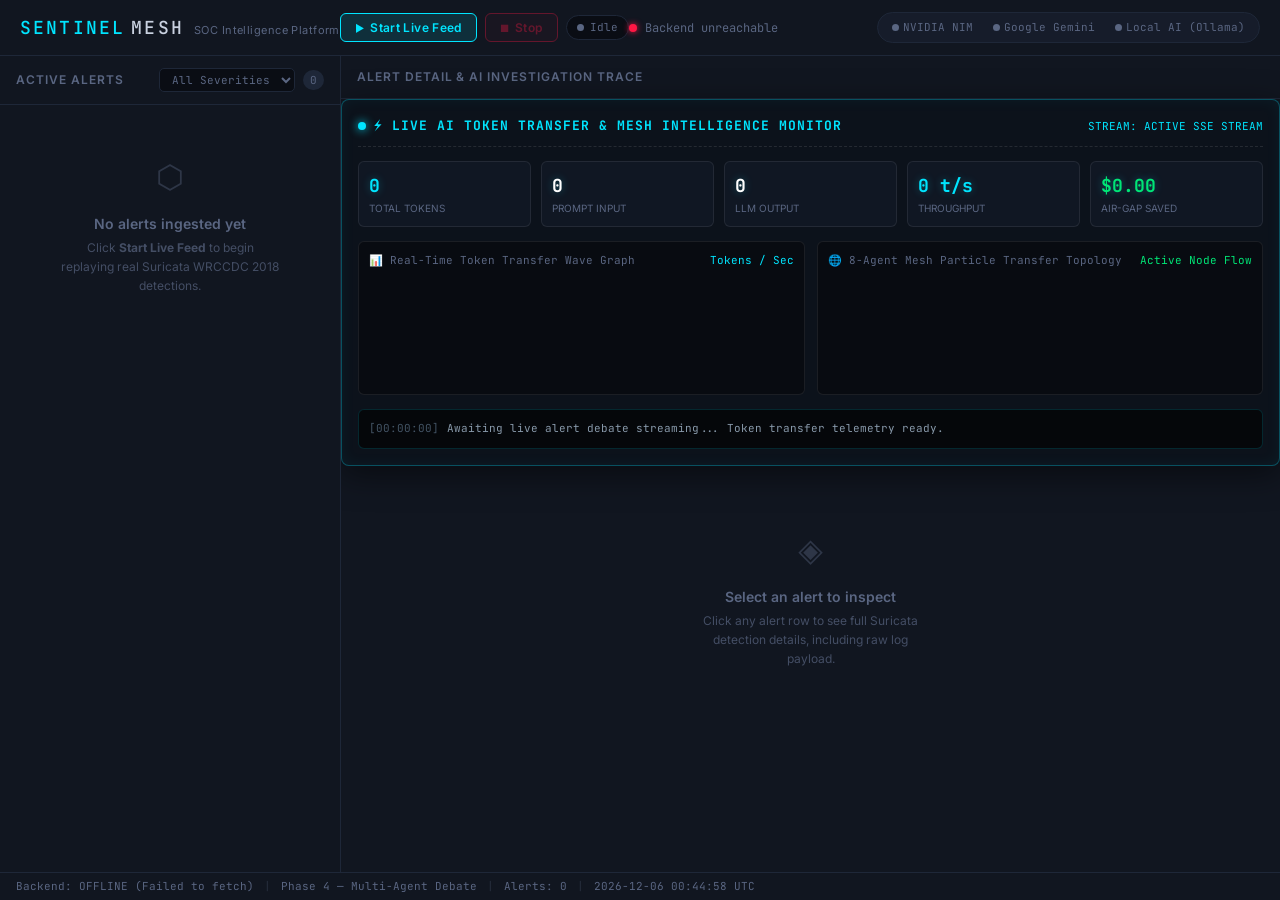
==== sentinel_mesh/frontend/index.html @ 2c4cf891 "feat: Live AI Token Transfer & Mesh Intelligence Monitor with real-time wave chart and 8-agent parti" ====
<!DOCTYPE html>
<html lang="en">
<head>
  <meta charset="UTF-8" />
  <meta name="viewport" content="width=device-width, initial-scale=1.0" />

  <!-- SEO -->
  <title>Sentinel Mesh — SOC Intelligence Platform</title>
  <meta
    name="description"
    content="Autonomous Multi-Agent Security Operations Centre platform. Real-time alert triage powered by multi-LLM debate architecture."
  />

  <!-- Google Font: JetBrains Mono for terminal/log content; Inter for UI -->
  <link
    href="https://fonts.googleapis.com/css2?family=Inter:wght@400;500;600;700&family=JetBrains+Mono:wght@400;500&display=swap"
    rel="stylesheet"
  />

  <link rel="stylesheet" href="styles.css" />
</head>
<body>

  <!-- ================================================================ -->
  <!-- HEADER                                                            -->
  <!-- ================================================================ -->
  <header class="app-header" role="banner">
    <div class="header-inner">
      <!-- Wordmark -->
      <div class="wordmark">
        <span class="wordmark-sentinel">SENTINEL</span>
        <span class="wordmark-mesh">MESH</span>
        <span class="wordmark-tag">SOC Intelligence Platform</span>
      </div>

      <!-- Live Feed Controls -->
      <div class="feed-controls" role="group" aria-label="Live feed controls">
        <button
          id="btn-start-feed"
          class="btn btn-start"
          title="Start ingesting real Suricata WRCCDC 2018 alerts"
        >
          <span class="btn-icon">▶</span>
          Start Live Feed
        </button>
        <button
          id="btn-stop-feed"
          class="btn btn-stop"
          title="Stop the live alert stream"
          disabled
        >
          <span class="btn-icon">■</span>
          Stop
        </button>
        <!-- Stream indicator pill -->
        <div class="stream-indicator" id="stream-indicator" aria-live="polite">
          <span class="stream-dot" id="stream-dot"></span>
          <span class="stream-label" id="stream-label">Idle</span>
        </div>
      </div>

      <!-- Connection status indicator — updated by app.js on load -->
      <div class="conn-status" id="conn-status" aria-live="polite">
        <span class="conn-dot" id="conn-dot"></span>
        <span class="conn-label" id="conn-label">Connecting…</span>
      </div>

      <!-- Provider Status Indicators (NVIDIA NIM, Google Gemini, Local AI) -->
      <div class="provider-status-container" id="provider-status" title="LLM Provider Failover Matrix">
        <span class="provider-pill" id="prov-nim"><span class="prov-dot" id="dot-nim"></span>NVIDIA NIM</span>
        <span class="provider-pill" id="prov-gemini"><span class="prov-dot" id="dot-gemini"></span>Google Gemini</span>
        <span class="provider-pill" id="prov-local"><span class="prov-dot" id="dot-local"></span>Local AI (Ollama)</span>
      </div>
    </div>
  </header>

  <!-- ================================================================ -->
  <!-- MAIN LAYOUT (two-panel)                                          -->
  <!-- ================================================================ -->
  <main class="app-layout" role="main">

    <!-- LEFT PANEL — Alert list -->
    <section class="panel panel-left" aria-label="Alert list">
      <div class="panel-header">
        <h1 class="panel-title">Active Alerts</h1>
        <div class="panel-header-controls">
          <!-- Severity filter -->
          <select id="severity-filter" class="severity-select" aria-label="Filter by severity">
            <option value="">All Severities</option>
            <option value="5">Critical (5)</option>
            <option value="4">High (4)</option>
            <option value="3">Medium (3)</option>
            <option value="2">Low-Med (2)</option>
            <option value="1">Low (1)</option>
          </select>
          <span class="panel-badge" id="alert-count">0</span>
        </div>
      </div>

      <!-- #alert-list — populated by alert ingestion -->
      <div class="alert-list" id="alert-list" role="list">
        <div class="empty-state" id="alert-empty-state">
          <div class="empty-icon">⬡</div>
          <p class="empty-title">No alerts ingested yet</p>
          <p class="empty-sub">Click <strong>Start Live Feed</strong> to begin replaying real Suricata WRCCDC 2018 detections.</p>
        </div>
      </div>
    </section>

    <!-- RIGHT PANEL — Alert detail & Live Token Monitor -->
    <section class="panel panel-right" aria-label="Alert detail">
      <div class="panel-header">
        <h2 class="panel-title">Alert Detail & AI Investigation Trace</h2>
        <span class="panel-badge panel-badge-detail" id="detail-severity-badge" style="display:none;"></span>
      </div>

      <!-- LIVE AI TOKEN TRANSFER & MESH INTELLIGENCE MONITOR WIDGET -->
      <div class="token-monitor-panel" id="token-monitor-panel">
        <div class="token-monitor-header">
          <div class="token-monitor-title">
            <span class="token-pulse-dot"></span>
            ⚡ LIVE AI TOKEN TRANSFER & MESH INTELLIGENCE MONITOR
          </div>
          <div style="font-family: var(--font-mono); font-size: 11px; color: var(--colour-accent);">
            STREAM: <span id="token-stream-status">ACTIVE SSE STREAM</span>
          </div>
        </div>

        <div class="token-kpi-grid">
          <div class="token-kpi-box">
            <span class="token-kpi-val highlight" id="token-kpi-total">0</span>
            <span class="token-kpi-lbl">Total Tokens</span>
          </div>
          <div class="token-kpi-box">
            <span class="token-kpi-val" id="token-kpi-prompt">0</span>
            <span class="token-kpi-lbl">Prompt Input</span>
          </div>
          <div class="token-kpi-box">
            <span class="token-kpi-val" id="token-kpi-completion">0</span>
            <span class="token-kpi-lbl">LLM Output</span>
          </div>
          <div class="token-kpi-box">
            <span class="token-kpi-val highlight" id="token-kpi-rate">0 t/s</span>
            <span class="token-kpi-lbl">Throughput</span>
          </div>
          <div class="token-kpi-box">
            <span class="token-kpi-val success" id="token-kpi-saved">$0.00</span>
            <span class="token-kpi-lbl">Air-Gap Saved</span>
          </div>
        </div>

        <div class="token-canvas-wrapper">
          <div class="token-canvas-box">
            <div class="token-canvas-title">
              <span>📊 Real-Time Token Transfer Wave Graph</span>
              <span style="color: var(--colour-accent);">Tokens / Sec</span>
            </div>
            <canvas id="token-wave-canvas" class="token-chart-canvas" width="360" height="110"></canvas>
          </div>

          <div class="token-canvas-box">
            <div class="token-canvas-title">
              <span>🌐 8-Agent Mesh Particle Transfer Topology</span>
              <span style="color: #00e676;">Active Node Flow</span>
            </div>
            <canvas id="token-mesh-canvas" class="token-chart-canvas" width="360" height="110"></canvas>
          </div>
        </div>

        <div class="token-stream-console" id="token-stream-console">
          <div class="token-log-entry">
            <span class="token-log-time">[00:00:00]</span>
            <span>Awaiting live alert debate streaming... Token transfer telemetry ready.</span>
          </div>
        </div>
      </div>

      <!-- #alert-detail — populated when an alert is selected -->
      <div class="alert-detail" id="alert-detail">
        <div class="empty-state" id="detail-empty-state">
          <div class="empty-icon">◈</div>
          <p class="empty-title">Select an alert to inspect</p>
          <p class="empty-sub">Click any alert row to see full Suricata detection details, including raw log payload.</p>
        </div>
      </div>
    </section>

  </main>

  <!-- ================================================================ -->
  <!-- STATUS BAR                                                        -->
  <!-- ================================================================ -->
  <footer class="status-bar" role="contentinfo">
    <span id="status-backend">Backend: —</span>
    <span class="status-sep">|</span>
    <span id="status-phase">Phase 4 — Multi-Agent Debate</span>
    <span class="status-sep">|</span>
    <span id="status-alerts">Alerts: 0</span>
    <span class="status-sep">|</span>
    <span id="status-time"></span>
  </footer>

  <script src="app.js"></script>
</body>
</html>
---- sentinel_mesh/frontend/styles.css ----
/*
 * styles.css — Sentinel Mesh frontend base theme
 *
 * Design language: dark SOC-dashboard.
 * - Background:   near-black with slight blue cast
 * - Accent:       electric cyan (#00e5ff) — high contrast, alert-safe
 * - Monospace:    JetBrains Mono for all log/code content
 * - UI text:      Inter
 *
 * Phase 1: base theme and layout only.
 * Phase 4+ will add alert card components, severity colour tokens, etc.
 */

/* ═══════════════════════════════════════════════════════════════════════════ */
/* 1. DESIGN TOKENS (CSS custom properties)                                    */
/* ═══════════════════════════════════════════════════════════════════════════ */

:root {
  /* Colour palette */
  --colour-bg:          #0a0d14;     /* page background */
  --colour-surface:     #111620;     /* card / panel surface */
  --colour-surface-alt: #161c2a;     /* slightly lighter surface for hover */
  --colour-border:      #1e2738;     /* subtle panel borders */
  --colour-accent:      #00e5ff;     /* electric cyan — primary accent */
  --colour-accent-dim:  #00b8cc;     /* dimmed accent for hover states */
  --colour-text:        #c9d1e0;     /* primary text */
  --colour-text-muted:  #5a6682;     /* secondary / placeholder text */
  --colour-success:     #00e676;     /* connection OK */
  --colour-error:       #ff1744;     /* connection failed / critical alert */
  --colour-warning:     #ffab00;     /* warning / medium alert */

  /* Typography */
  --font-ui:    'Inter', system-ui, sans-serif;
  --font-mono:  'JetBrains Mono', 'Cascadia Code', 'Consolas', monospace;

  /* Sizing */
  --header-height:     56px;
  --status-bar-height: 28px;
  --panel-gap:         1px;          /* gap between left and right panels */

  /* Transitions */
  --transition-fast:   120ms ease;
  --transition-mid:    240ms ease;
}

/* ═══════════════════════════════════════════════════════════════════════════ */
/* 2. RESET & BASE                                                             */
/* ═══════════════════════════════════════════════════════════════════════════ */

*, *::before, *::after {
  box-sizing: border-box;
  margin: 0;
  padding: 0;
}

html, body {
  height: 100%;
  overflow: hidden;          /* full-screen dashboard — no page scroll */
}

body {
  display: flex;
  flex-direction: column;
  background-color: var(--colour-bg);
  color: var(--colour-text);
  font-family: var(--font-ui);
  font-size: 14px;
  line-height: 1.5;
  -webkit-font-smoothing: antialiased;
}

/* ═══════════════════════════════════════════════════════════════════════════ */
/* 3. HEADER                                                                   */
/* ═══════════════════════════════════════════════════════════════════════════ */

.app-header {
  flex-shrink: 0;
  height: var(--header-height);
  background: var(--colour-surface);
  border-bottom: 1px solid var(--colour-border);
  display: flex;
  align-items: center;
  padding: 0 20px;
}

.header-inner {
  display: flex;
  align-items: center;
  justify-content: space-between;
  width: 100%;
}

/* Wordmark */
.wordmark {
  display: flex;
  align-items: baseline;
  gap: 6px;
}

.wordmark-sentinel {
  font-family: var(--font-mono);
  font-size: 18px;
  font-weight: 500;
  letter-spacing: 0.12em;
  color: var(--colour-accent);
}

.wordmark-mesh {
  font-family: var(--font-mono);
  font-size: 18px;
  font-weight: 500;
  letter-spacing: 0.12em;
  color: var(--colour-text);
}

.wordmark-tag {
  font-size: 11px;
  color: var(--colour-text-muted);
  letter-spacing: 0.04em;
  margin-left: 4px;
}

/* Connection status */
.conn-status {
  display: flex;
  align-items: center;
  gap: 8px;
  font-size: 12px;
  font-family: var(--font-mono);
  color: var(--colour-text-muted);
}

.conn-dot {
  width: 8px;
  height: 8px;
  border-radius: 50%;
  background: var(--colour-text-muted);
  transition: background var(--transition-fast);
}

/* State classes applied by app.js */
.conn-dot.connected    { background: var(--colour-success); box-shadow: 0 0 6px var(--colour-success); }
.conn-dot.disconnected { background: var(--colour-error);   box-shadow: 0 0 6px var(--colour-error); }
.conn-dot.connecting   { background: var(--colour-warning); animation: pulse 1.2s infinite; }

@keyframes pulse {
  0%, 100% { opacity: 1; }
  50%       { opacity: 0.35; }
}

/* ═══════════════════════════════════════════════════════════════════════════ */
/* 4. MAIN TWO-PANEL LAYOUT                                                   */
/* ═══════════════════════════════════════════════════════════════════════════ */

.app-layout {
  flex: 1;
  display: grid;
  grid-template-columns: 340px 1fr;  /* fixed left panel, flexible right */
  gap: var(--panel-gap);
  overflow: hidden;
  background: var(--colour-border);  /* gap colour = border */
}

/* ═══════════════════════════════════════════════════════════════════════════ */
/* 5. PANELS                                                                   */
/* ═══════════════════════════════════════════════════════════════════════════ */

.panel {
  background: var(--colour-surface);
  display: flex;
  flex-direction: column;
  overflow: hidden;
}

.panel-header {
  flex-shrink: 0;
  display: flex;
  align-items: center;
  justify-content: space-between;
  padding: 12px 16px;
  border-bottom: 1px solid var(--colour-border);
}

.panel-title {
  font-size: 12px;
  font-weight: 600;
  letter-spacing: 0.08em;
  text-transform: uppercase;
  color: var(--colour-text-muted);
}

/* Alert count badge */
.panel-badge {
  font-family: var(--font-mono);
  font-size: 11px;
  background: var(--colour-border);
  color: var(--colour-text-muted);
  padding: 2px 7px;
  border-radius: 10px;
}

/* ═══════════════════════════════════════════════════════════════════════════ */
/* 6. ALERT LIST                                                               */
/* ═══════════════════════════════════════════════════════════════════════════ */

.alert-list {
  flex: 1;
  overflow-y: auto;
  padding: 8px 0;
}

/* Custom scrollbar */
.alert-list::-webkit-scrollbar { width: 4px; }
.alert-list::-webkit-scrollbar-track { background: transparent; }
.alert-list::-webkit-scrollbar-thumb { background: var(--colour-border); border-radius: 2px; }

/* ═══════════════════════════════════════════════════════════════════════════ */
/* 7. ALERT DETAIL                                                             */
/* ═══════════════════════════════════════════════════════════════════════════ */

.alert-detail {
  flex: 1;
  overflow-y: auto;
  padding: 20px;
  font-family: var(--font-mono);
  font-size: 13px;
}

/* ═══════════════════════════════════════════════════════════════════════════ */
/* 8. EMPTY STATE                                                              */
/* ═══════════════════════════════════════════════════════════════════════════ */

.empty-state {
  display: flex;
  flex-direction: column;
  align-items: center;
  justify-content: center;
  padding: 40px 20px;
  text-align: center;
  color: var(--colour-text-muted);
}

.empty-icon {
  font-size: 32px;
  margin-bottom: 12px;
  opacity: 0.4;
}

.empty-title {
  font-size: 14px;
  font-weight: 600;
  margin-bottom: 4px;
  color: var(--colour-text-muted);
}

.empty-sub {
  font-size: 12px;
  opacity: 0.7;
  max-width: 220px;
  line-height: 1.6;
}

/* ═══════════════════════════════════════════════════════════════════════════ */
/* 9. STATUS BAR                                                               */
/* ═══════════════════════════════════════════════════════════════════════════ */

.status-bar {
  flex-shrink: 0;
  height: var(--status-bar-height);
  background: var(--colour-surface);
  border-top: 1px solid var(--colour-border);
  display: flex;
  align-items: center;
  padding: 0 16px;
  gap: 0;
  font-family: var(--font-mono);
  font-size: 11px;
  color: var(--colour-text-muted);
}

.status-sep {
  margin: 0 10px;
  opacity: 0.3;
}

/* ═══════════════════════════════════════════════════════════════════════════ */
/* PHASE 2 — Alert Ingestion & Live Feed                                       */
/* ═══════════════════════════════════════════════════════════════════════════ */

/* ─── Severity colour tokens ──────────────────────────────────────────────── */
:root {
  --sev-critical-bg:   #3d0a0a;
  --sev-critical-text: #ff4444;
  --sev-critical-border:#ff2222;
  --sev-high-bg:       #2e1a00;
  --sev-high-text:     #ff9900;
  --sev-high-border:   #e08800;
  --sev-medium-bg:     #2a2000;
  --sev-medium-text:   #f0cc00;
  --sev-medium-border: #d4b000;
  --sev-medlow-bg:     #0a1e2e;
  --sev-medlow-text:   #40b8f0;
  --sev-medlow-border: #2090d0;
  --sev-low-bg:        #0d1a0d;
  --sev-low-text:      #4ecb6e;
  --sev-low-border:    #38a854;
}

/* ─── Live feed control buttons ──────────────────────────────────────────── */
.feed-controls {
  display: flex;
  align-items: center;
  gap: 8px;
}

.btn {
  display: inline-flex;
  align-items: center;
  gap: 6px;
  padding: 6px 14px;
  border-radius: 6px;
  border: 1px solid transparent;
  font-family: var(--font-ui);
  font-size: 12px;
  font-weight: 600;
  cursor: pointer;
  transition: background var(--transition-fast), opacity var(--transition-fast),
              box-shadow var(--transition-fast);
  letter-spacing: 0.03em;
}

.btn:disabled {
  opacity: 0.35;
  cursor: not-allowed;
}

.btn-icon {
  font-size: 10px;
  line-height: 1;
}

.btn-start {
  background: rgba(0, 229, 255, 0.12);
  border-color: var(--colour-accent);
  color: var(--colour-accent);
}
.btn-start:not(:disabled):hover {
  background: rgba(0, 229, 255, 0.22);
  box-shadow: 0 0 12px rgba(0, 229, 255, 0.25);
}
.btn-start:not(:disabled):active {
  background: rgba(0, 229, 255, 0.35);
}

.btn-stop {
  background: rgba(255, 23, 68, 0.10);
  border-color: var(--colour-error);
  color: var(--colour-error);
}
.btn-stop:not(:disabled):hover {
  background: rgba(255, 23, 68, 0.20);
  box-shadow: 0 0 12px rgba(255, 23, 68, 0.20);
}
.btn-stop:not(:disabled):active {
  background: rgba(255, 23, 68, 0.35);
}

/* ─── Stream indicator pill ──────────────────────────────────────────────── */
.stream-indicator {
  display: flex;
  align-items: center;
  gap: 6px;
  font-family: var(--font-mono);
  font-size: 11px;
  color: var(--colour-text-muted);
  padding: 3px 10px;
  border-radius: 20px;
  border: 1px solid var(--colour-border);
  background: var(--colour-bg);
}

.stream-dot {
  width: 7px;
  height: 7px;
  border-radius: 50%;
  background: var(--colour-text-muted);
  transition: background var(--transition-fast);
}

.stream-dot.streaming {
  background: var(--colour-success);
  box-shadow: 0 0 8px var(--colour-success);
  animation: pulse 1.2s infinite;
}

.stream-dot.connecting {
  background: var(--colour-warning);
  animation: pulse 1.2s infinite;
}

/* ─── Severity filter select ────────────────────────────────────────────── */
.panel-header-controls {
  display: flex;
  align-items: center;
  gap: 8px;
}

.severity-select {
  background: var(--colour-bg);
  border: 1px solid var(--colour-border);
  color: var(--colour-text-muted);
  font-family: var(--font-mono);
  font-size: 11px;
  padding: 3px 8px;
  border-radius: 5px;
  cursor: pointer;
  outline: none;
  transition: border-color var(--transition-fast);
}
.severity-select:hover,
.severity-select:focus {
  border-color: var(--colour-accent);
  color: var(--colour-text);
}
.severity-select option {
  background: var(--colour-surface);
  color: var(--colour-text);
}

/* ─── Alert card ─────────────────────────────────────────────────────────── */
.alert-card {
  padding: 10px 14px;
  margin: 0 8px 4px;
  border-radius: 6px;
  border-left: 3px solid transparent;
  background: var(--colour-surface-alt);
  cursor: pointer;
  transition: background var(--transition-fast), box-shadow var(--transition-fast);
  position: relative;
  outline: none;
}

.alert-card:hover,
.alert-card:focus {
  background: #1a2235;
  box-shadow: 0 2px 12px rgba(0, 0, 0, 0.4);
}

.alert-card.selected {
  box-shadow: 0 0 0 1px var(--colour-accent), 0 2px 16px rgba(0, 229, 255, 0.12);
  background: #192030;
}

/* Severity accent on left border */
.alert-card.sev-critical { border-left-color: var(--sev-critical-border); }
.alert-card.sev-high     { border-left-color: var(--sev-high-border); }
.alert-card.sev-medium   { border-left-color: var(--sev-medium-border); }
.alert-card.sev-medlow   { border-left-color: var(--sev-medlow-border); }
.alert-card.sev-low      { border-left-color: var(--sev-low-border); }

/* Flash-in animation for newly arrived alerts */
@keyframes alertFlashIn {
  0%   { opacity: 0; transform: translateY(-6px); background: rgba(0, 229, 255, 0.18); }
  30%  { background: rgba(0, 229, 255, 0.12); }
  100% { opacity: 1; transform: translateY(0);    background: var(--colour-surface-alt); }
}

.alert-card.alert-new {
  animation: alertFlashIn 0.7s cubic-bezier(0.23, 1, 0.32, 1) forwards;
}

/* ─── Alert card internal layout ────────────────────────────────────────── */
.alert-card-header {
  display: flex;
  align-items: center;
  gap: 8px;
  margin-bottom: 6px;
}

.alert-sig {
  font-family: var(--font-mono);
  font-size: 12px;
  color: var(--colour-text);
  flex: 1;
  white-space: nowrap;
  overflow: hidden;
  text-overflow: ellipsis;
}

.new-badge {
  font-family: var(--font-mono);
  font-size: 9px;
  font-weight: 700;
  background: rgba(0, 229, 255, 0.20);
  color: var(--colour-accent);
  padding: 1px 5px;
  border-radius: 3px;
  letter-spacing: 0.06em;
  flex-shrink: 0;
}

.alert-card-meta {
  display: flex;
  align-items: center;
  gap: 6px;
  flex-wrap: wrap;
  font-family: var(--font-mono);
  font-size: 10px;
  color: var(--colour-text-muted);
}

.alert-meta-item {
  display: flex;
  align-items: center;
  gap: 3px;
}

.alert-meta-sep {
  color: var(--colour-border);
  font-size: 10px;
}

.meta-label {
  font-size: 9px;
  font-weight: 600;
  letter-spacing: 0.06em;
  opacity: 0.6;
  text-transform: uppercase;
}

.meta-value {
  font-size: 11px;
  color: var(--colour-text);
}

.meta-value.mono {
  font-family: var(--font-mono);
}

.alert-cat {
  flex: 1;
  min-width: 0;
  overflow: hidden;
  white-space: nowrap;
  text-overflow: ellipsis;
}

.alert-ts {
  margin-left: auto;
  font-size: 9px;
  opacity: 0.5;
  white-space: nowrap;
  flex-shrink: 0;
}

/* ─── Severity badges ────────────────────────────────────────────────────── */
.sev-badge {
  font-family: var(--font-mono);
  font-size: 9px;
  font-weight: 700;
  letter-spacing: 0.06em;
  padding: 2px 6px;
  border-radius: 3px;
  text-transform: uppercase;
  flex-shrink: 0;
  white-space: nowrap;
}

.sev-badge.sev-critical { background: var(--sev-critical-bg); color: var(--sev-critical-text); border: 1px solid rgba(255,34,34,0.3); }
.sev-badge.sev-high     { background: var(--sev-high-bg);     color: var(--sev-high-text);     border: 1px solid rgba(224,136,0,0.3); }
.sev-badge.sev-medium   { background: var(--sev-medium-bg);   color: var(--sev-medium-text);   border: 1px solid rgba(212,176,0,0.3); }
.sev-badge.sev-medlow   { background: var(--sev-medlow-bg);   color: var(--sev-medlow-text);   border: 1px solid rgba(32,144,208,0.3); }
.sev-badge.sev-low      { background: var(--sev-low-bg);      color: var(--sev-low-text);      border: 1px solid rgba(56,168,84,0.3); }

/* Detail panel badge (larger) */
.panel-badge-detail {
  font-size: 11px;
  padding: 3px 10px;
  border-radius: 5px;
}

/* ─── Alert detail panel ─────────────────────────────────────────────────── */
.alert-detail {
  flex: 1;
  overflow-y: auto;
  padding: 0;
  font-family: var(--font-ui);
  font-size: 13px;
}

.alert-detail::-webkit-scrollbar { width: 4px; }
.alert-detail::-webkit-scrollbar-track { background: transparent; }
.alert-detail::-webkit-scrollbar-thumb { background: var(--colour-border); border-radius: 2px; }

.detail-card {
  padding: 20px;
}

.detail-sig {
  display: flex;
  align-items: center;
  gap: 10px;
  margin-bottom: 18px;
  padding-bottom: 14px;
  border-bottom: 1px solid var(--colour-border);
}

.detail-sig-text {
  font-family: var(--font-mono);
  font-size: 13px;
  color: var(--colour-text);
  font-weight: 500;
  flex: 1;
  word-break: break-word;
}

.detail-table {
  width: 100%;
  border-collapse: collapse;
  margin-bottom: 20px;
  font-size: 12px;
}

.detail-table tr {
  border-bottom: 1px solid rgba(30, 39, 56, 0.6);
}

.detail-table tr:last-child {
  border-bottom: none;
}

.detail-key {
  width: 130px;
  padding: 7px 10px 7px 0;
  color: var(--colour-text-muted);
  font-size: 11px;
  text-transform: uppercase;
  letter-spacing: 0.06em;
  vertical-align: top;
  font-weight: 500;
  white-space: nowrap;
}

.detail-val {
  padding: 7px 0;
  color: var(--colour-text);
  word-break: break-all;
}

.detail-val.mono {
  font-family: var(--font-mono);
  font-size: 12px;
}

.detail-raw-label {
  font-size: 10px;
  font-weight: 600;
  text-transform: uppercase;
  letter-spacing: 0.08em;
  color: var(--colour-text-muted);
  margin-bottom: 8px;
}

.detail-raw {
  background: var(--colour-bg);
  border: 1px solid var(--colour-border);
  border-radius: 6px;
  padding: 12px 14px;
  overflow-x: auto;
  font-family: var(--font-mono);
  font-size: 11px;
  line-height: 1.6;
  color: #8bbeda;
  max-height: 280px;
  overflow-y: auto;
  margin-bottom: 14px;
  white-space: pre;
}

.detail-raw::-webkit-scrollbar { width: 3px; height: 3px; }
.detail-raw::-webkit-scrollbar-thumb { background: var(--colour-border); border-radius: 2px; }

.detail-source-note {
  font-size: 10px;
  color: var(--colour-text-muted);
  opacity: 0.6;
}

.detail-source-note a {
  color: var(--colour-accent-dim);
  text-decoration: none;
}
.detail-source-note a:hover {
  text-decoration: underline;
}

.detail-loading {
  padding: 40px;
  text-align: center;
  color: var(--colour-text-muted);
  font-family: var(--font-mono);
  font-size: 12px;
  animation: pulse 1.2s infinite;
}

.detail-error {
  padding: 20px;
  color: var(--colour-error);
  font-family: var(--font-mono);
  font-size: 12px;
}

/* ═══════════════════════════════════════════════════════════════════════════ */
/* PHASE 3 — ENRICHMENT PANEL                                                  */
/* ═══════════════════════════════════════════════════════════════════════════ */

.enrichment-section {
  margin-top: 4px;
}

.enrichment-loading,
.enrichment-none,
.enrichment-error {
  padding: 8px 16px;
  font-size: 12px;
  font-family: var(--font-mono);
  color: var(--colour-text-muted);
}

.enrichment-error {
  color: var(--colour-error);
}

/* Individual enrichment source card */
.enrich-card {
  background: var(--colour-surface-alt);
  border: 1px solid var(--colour-border);
  border-radius: 6px;
  margin: 8px 12px;
  padding: 10px 14px;
}

.enrich-header {
  display: flex;
  justify-content: space-between;
  align-items: center;
  margin-bottom: 8px;
}

.enrich-source {
  font-family: var(--font-mono);
  font-size: 11px;
  font-weight: 600;
  color: var(--colour-accent);
  letter-spacing: 0.05em;
  text-transform: uppercase;
}

/* Score badge — colour-coded by threat level */
.enrich-score {
  font-family: var(--font-mono);
  font-size: 12px;
  font-weight: 600;
  padding: 2px 8px;
  border-radius: 4px;
}

.enrich-score-high {
  background: rgba(255, 23, 68, 0.15);
  color: var(--colour-error);
  border: 1px solid rgba(255, 23, 68, 0.3);
}

.enrich-score-med {
  background: rgba(255, 171, 0, 0.15);
  color: var(--colour-warning);
  border: 1px solid rgba(255, 171, 0, 0.3);
}

.enrich-score-low {
  background: rgba(0, 230, 118, 0.10);
  color: var(--colour-success);
  border: 1px solid rgba(0, 230, 118, 0.25);
}

/* Key-value list inside enrichment card */
.enrich-list {
  list-style: none;
  padding: 0;
  margin: 0;
  display: flex;
  flex-wrap: wrap;
  gap: 6px 20px;
}

.enrich-list li {
  font-size: 12px;
  display: flex;
  gap: 6px;
  align-items: baseline;
}

/* Limitations / API-note line */
.enrich-limit {
  margin-top: 8px;
  font-size: 11px;
  font-family: var(--font-mono);
  color: var(--colour-text-muted);
  font-style: italic;
  border-top: 1px solid var(--colour-border);
  padding-top: 6px;
}

/* ═══════════════════════════════════════════════════════════════════════════ */
/* PHASE 4 — MULTI-AGENT DEBATE & PROVIDER HEALTH                               */
/* ═══════════════════════════════════════════════════════════════════════════ */

/* Header Provider Health Indicator Pills */
.provider-status-container {
  display: flex;
  align-items: center;
  gap: 8px;
  margin-left: auto;
  padding: 4px 8px;
  background: var(--colour-surface-alt);
  border: 1px solid var(--colour-border);
  border-radius: 20px;
}

.provider-pill {
  display: inline-flex;
  align-items: center;
  gap: 4px;
  font-family: var(--font-mono);
  font-size: 11px;
  color: var(--colour-text-muted);
  padding: 2px 6px;
  border-radius: 12px;
}

.provider-pill.up {
  color: var(--colour-text);
}

.prov-dot {
  width: 7px;
  height: 7px;
  border-radius: 50%;
  background: var(--colour-text-muted);
}

.prov-dot.up {
  background: var(--colour-success);
  box-shadow: 0 0 6px rgba(0, 230, 118, 0.6);
}

.prov-dot.down {
  background: var(--colour-error);
}

/* Local Air-Gap Standby (Cloud Online) */
.prov-dot.standby {
  background: var(--colour-warning);
  box-shadow: 0 0 4px rgba(255, 171, 0, 0.4);
}

.provider-pill.standby {
  color: var(--colour-warning);
  border: 1px solid rgba(255, 171, 0, 0.25);
}

/* Local Air-Gap Active (Cloud Offline) */
.prov-dot.active {
  background: var(--colour-success);
  box-shadow: 0 0 8px rgba(0, 230, 118, 0.8);
}

.provider-pill.active {
  color: var(--colour-success);
  border: 1px solid rgba(0, 230, 118, 0.4);
  background: rgba(0, 230, 118, 0.08);
}

/* Investigation Button */
.investigation-section {
  margin-top: 16px;
}

.btn-investigate {
  width: 100%;
  background: linear-gradient(135deg, #00e5ff 0%, #0088ff 100%);
  color: #000;
  font-weight: 600;
  font-family: var(--font-ui);
  padding: 10px 16px;
  border-radius: 6px;
  border: none;
  cursor: pointer;
  display: flex;
  align-items: center;
  justify-content: center;
  gap: 8px;
  transition: opacity var(--transition-fast);
  margin-top: 8px;
}

.btn-investigate:hover {
  opacity: 0.9;
}

.btn-investigate:disabled {
  opacity: 0.6;
  cursor: not-allowed;
}

/* Debate Container */
.debate-container {
  margin-top: 12px;
  display: flex;
  flex-direction: column;
  gap: 12px;
}

.debate-loading {
  padding: 12px;
  font-family: var(--font-mono);
  font-size: 12px;
  color: var(--colour-accent);
  background: rgba(0, 229, 255, 0.05);
  border: 1px dashed var(--colour-accent-dim);
  border-radius: 6px;
  text-align: center;
}

.debate-error {
  padding: 12px;
  font-family: var(--font-mono);
  font-size: 12px;
  color: var(--colour-error);
  background: rgba(255, 23, 68, 0.1);
  border: 1px solid var(--colour-error);
  border-radius: 6px;
}

/* Agent Bubbles */
.agent-bubble {
  background: var(--colour-surface-alt);
  border: 1px solid var(--colour-border);
  border-radius: 6px;
  padding: 12px 14px;
}

.bubble-threat {
  border-left: 3px solid var(--colour-error);
}

.bubble-benign {
  border-left: 3px solid var(--colour-success);
}

.bubble-header {
  display: flex;
  justify-content: space-between;
  align-items: center;
  margin-bottom: 8px;
}

.bubble-title {
  font-family: var(--font-ui);
  font-weight: 700;
  font-size: 13px;
}

.bubble-threat .bubble-title {
  color: var(--colour-error);
}

.bubble-benign .bubble-title {
  color: var(--colour-success);
}

.bubble-meta {
  display: flex;
  align-items: center;
  gap: 8px;
}

.prov-tag {
  font-family: var(--font-mono);
  font-size: 10px;
  padding: 2px 6px;
  background: var(--colour-border);
  color: var(--colour-accent);
  border-radius: 4px;
}

.conf-badge {
  font-family: var(--font-mono);
  font-size: 11px;
  color: var(--colour-text-muted);
}

.mitre-tag {
  font-family: var(--font-mono);
  font-size: 10px;
  background: rgba(255, 171, 0, 0.15);
  color: var(--colour-warning);
  border: 1px solid rgba(255, 171, 0, 0.3);
  padding: 1px 5px;
  border-radius: 4px;
}

.bubble-position {
  font-size: 13px;
  font-weight: 500;
  color: var(--colour-text);
  margin-bottom: 8px;
  line-height: 1.4;
}

.bubble-points {
  margin: 0;
  padding-left: 18px;
  font-size: 12px;
  color: var(--colour-text);
  display: flex;
  flex-direction: column;
  gap: 4px;
}

/* Verdict Card */
.verdict-card {
  background: var(--colour-surface);
  border: 1px solid var(--colour-border);
  border-radius: 8px;
  padding: 16px;
}

.verdict-card.v-true-pos {
  border-color: var(--colour-error);
  box-shadow: 0 0 12px rgba(255, 23, 68, 0.15);
}

.verdict-card.v-false-pos {
  border-color: var(--colour-success);
  box-shadow: 0 0 12px rgba(0, 230, 118, 0.15);
}

.verdict-card.v-escalate {
  border-color: var(--colour-warning);
  box-shadow: 0 0 12px rgba(255, 171, 0, 0.15);
}

.verdict-header {
  display: flex;
  justify-content: space-between;
  align-items: center;
  margin-bottom: 12px;
}

.verdict-title-group {
  display: flex;
  align-items: center;
  gap: 10px;
}

.verdict-badge {
  font-family: var(--font-mono);
  font-weight: 700;
  font-size: 13px;
  padding: 4px 10px;
  border-radius: 4px;
  letter-spacing: 0.05em;
}

.verdict-badge.v-true-pos {
  background: var(--colour-error);
  color: #000;
}

.verdict-badge.v-false-pos {
  background: var(--colour-success);
  color: #000;
}

.verdict-badge.v-escalate {
  background: var(--colour-warning);
  color: #000;
}

.verdict-prio {
  font-family: var(--font-mono);
  font-size: 11px;
  font-weight: 600;
  padding: 2px 6px;
  border-radius: 4px;
}

.prio-critical, .prio-high {
  background: rgba(255, 23, 68, 0.2);
  color: var(--colour-error);
}

.prio-medium {
  background: rgba(255, 171, 0, 0.2);
  color: var(--colour-warning);
}

.prio-low {
  background: rgba(0, 230, 118, 0.15);
  color: var(--colour-success);
}

.verdict-section-title {
  font-family: var(--font-mono);
  font-size: 11px;
  text-transform: uppercase;
  color: var(--colour-text-muted);
  margin-top: 10px;
  margin-bottom: 4px;
  letter-spacing: 0.05em;
}

.verdict-reasoning, .verdict-action {
  font-size: 13px;
  color: var(--colour-text);
  line-height: 1.4;
}

.verdict-action {
  color: var(--colour-accent);
  font-family: var(--font-mono);
  font-size: 12px;
}

.verdict-footer {
  display: flex;
  justify-content: space-between;
  align-items: center;
  margin-top: 14px;
  padding-top: 10px;
  border-top: 1px solid var(--colour-border);
}

.mitre-chip {
  font-family: var(--font-mono);
  font-size: 11px;
  color: var(--colour-warning);
  background: rgba(255, 171, 0, 0.1);
  padding: 2px 8px;
  border-radius: 4px;
  border: 1px solid rgba(255, 171, 0, 0.25);
}

.verdict-latency {
  font-family: var(--font-mono);
  font-size: 11px;
  color: var(--colour-text-muted);
  margin-left: auto;
}

/* ═══════════════════════════════════════════════════════════════════════════ */
/* PHASE 5 — POLISH, SIDE-BY-SIDE DEBATE & HUMAN APPROVAL FLOW               */
/* ═══════════════════════════════════════════════════════════════════════════ */

/* Debate Header Label */
.debate-header-label,
.verdict-panel-header {
  font-family: var(--font-mono);
  font-size: 11px;
  font-weight: 600;
  color: var(--colour-text-muted);
  letter-spacing: 0.08em;
  text-transform: uppercase;
  margin-bottom: 8px;
}

/* Side-by-Side Debate Bubbles Grid */
.debate-bubbles-grid {
  display: grid;
  grid-template-columns: 1fr 1fr;
  gap: 12px;
  margin-bottom: 12px;
}

@media (max-width: 767px) {
  .debate-bubbles-grid {
    grid-template-columns: 1fr;
  }
}

/* Confidence Bar */
.conf-bar-wrapper {
  display: flex;
  align-items: center;
  gap: 10px;
  margin: 10px 0 14px 0;
  background: var(--colour-surface-alt);
  padding: 6px 10px;
  border-radius: 6px;
  border: 1px solid var(--colour-border);
}

.conf-label {
  font-family: var(--font-mono);
  font-size: 11px;
  color: var(--colour-text-muted);
  text-transform: uppercase;
}

.conf-track {
  flex: 1;
  height: 6px;
  background: rgba(255, 255, 255, 0.08);
  border-radius: 3px;
  overflow: hidden;
}

.conf-fill {
  height: 100%;
  background: linear-gradient(90deg, #00e5ff 0%, #00e676 100%);
  border-radius: 3px;
  transition: width 300ms ease;
}

.conf-val {
  font-family: var(--font-mono);
  font-size: 12px;
  font-weight: 600;
  color: var(--colour-text);
  min-width: 36px;
  text-align: right;
}

/* Human Approval Box & Buttons */
.approval-controls-box {
  margin-top: 14px;
  padding: 12px 14px;
  background: rgba(255, 171, 0, 0.08);
  border: 1px dashed rgba(255, 171, 0, 0.4);
  border-radius: 6px;
}

.approval-prompt {
  font-family: var(--font-mono);
  font-size: 11px;
  font-weight: 600;
  color: var(--colour-warning);
  text-transform: uppercase;
  letter-spacing: 0.05em;
  margin-bottom: 8px;
}

.approval-buttons {
  display: flex;
  gap: 10px;
}

.btn-approve {
  flex: 1;
  background: var(--colour-warning);
  color: #000;
  font-weight: 600;
  font-family: var(--font-ui);
  font-size: 12px;
  padding: 8px 12px;
  border-radius: 4px;
  border: none;
  cursor: pointer;
  transition: opacity var(--transition-fast);
}

.btn-approve:hover {
  opacity: 0.88;
}

.btn-reject {
  flex: 1;
  background: transparent;
  color: var(--colour-text);
  border: 1px solid var(--colour-border);
  font-weight: 500;
  font-family: var(--font-ui);
  font-size: 12px;
  padding: 8px 12px;
  border-radius: 4px;
  cursor: pointer;
  transition: background var(--transition-fast);
}

.btn-reject:hover {
  background: rgba(255, 255, 255, 0.06);
}

/* Approval Status Line (after analyst action) */
.approval-status-line {
  margin-top: 12px;
  padding: 8px 12px;
  border-radius: 4px;
  font-family: var(--font-mono);
  font-size: 12px;
  display: flex;
  align-items: center;
  gap: 8px;
}

.status-approved {
  background: rgba(255, 171, 0, 0.12);
  color: var(--colour-warning);
  border: 1px solid rgba(255, 171, 0, 0.3);
}

.status-rejected {
  background: rgba(0, 230, 118, 0.12);
  color: var(--colour-success);
  border: 1px solid rgba(0, 230, 118, 0.3);
}

.status-icon {
  font-weight: 700;
}

/* ═══════════════════════════════════════════════════════════════════════════ */
/* PER-RESPONSE PROVIDER STATUS DOTS (NIM, Gemini, Local)                     */
/* ═══════════════════════════════════════════════════════════════════════════ */
.bubble-title-group {
  display: flex;
  align-items: center;
  gap: 12px;
  flex-wrap: wrap;
}

.bubble-provider-dots {
  display: inline-flex;
  align-items: center;
  gap: 8px;
  background: rgba(0, 0, 0, 0.35);
  padding: 3px 9px;
  border-radius: 12px;
  border: 1px solid rgba(255, 255, 255, 0.1);
}

.bubble-dot-group {
  display: inline-flex;
  align-items: center;
  gap: 4px;
}

.bubble-dot {
  width: 7px;
  height: 7px;
  border-radius: 50%;
  display: inline-block;
}

.bubble-dot.dot-active-green {
  background: var(--colour-success);
  box-shadow: 0 0 6px rgba(0, 230, 118, 0.8);
}

.bubble-dot.dot-inactive-red {
  background: var(--colour-error);
  opacity: 0.5;
}

.bubble-dot-lbl {
  font-family: var(--font-mono);
  font-size: 10px;
  color: var(--colour-text-muted);
}

.bubble-dot-lbl.active {
  color: var(--colour-text);
  font-weight: 700;
}

.enrich-ip-role {
  font-family: var(--font-mono);
  font-size: 11px;
  font-weight: 700;
  color: var(--colour-accent, #00e5ff);
  margin-bottom: 4px;
}

.enrich-ip-addr {
  color: var(--colour-text, #e0e6ed);
}

.enrich-score-clean {
  background: rgba(0, 230, 118, 0.15);
  color: #00e676;
  border: 1px solid rgba(0, 230, 118, 0.3);
  padding: 2px 8px;
  border-radius: 4px;
  font-weight: 700;
}

.enrich-score-internal {
  background: rgba(255, 255, 255, 0.1);
  color: var(--colour-text-muted, #94a3b8);
  border: 1px solid rgba(255, 255, 255, 0.15);
  padding: 2px 8px;
  border-radius: 4px;
}

/* 8-Agent Specialized Card Themes */
.bubble-triage {
  border-left: 4px solid #ff9100;
  background: rgba(255, 145, 0, 0.06);
}

.bubble-intel {
  border-left: 4px solid #00e5ff;
  background: rgba(0, 229, 255, 0.06);
}

.bubble-corr {
  border-left: 4px solid #d500f9;
  background: rgba(213, 0, 249, 0.06);
}

.bubble-impact {
  border-left: 4px solid #ffab00;
  background: rgba(255, 171, 0, 0.06);
}

.bubble-containment {
  border-left: 4px solid #ff1744;
  background: rgba(255, 23, 68, 0.08);
}

/* 2-Column Side-by-Side Summary Grid */
.mesh-summary-grid {
  display: grid;
  grid-template-columns: 1fr 1fr;
  gap: 16px;
  margin-bottom: 20px;
}

@media (max-width: 900px) {
  .mesh-summary-grid {
    grid-template-columns: 1fr;
  }
}

.mesh-summary-card {
  border-radius: 8px;
  padding: 16px;
  background: rgba(15, 23, 42, 0.6);
  border: 1px solid rgba(255, 255, 255, 0.1);
  box-shadow: 0 4px 12px rgba(0, 0, 0, 0.2);
}

.mesh-summary-card.card-threat {
  border-top: 3px solid #ff1744;
  background: linear-gradient(180deg, rgba(255, 23, 68, 0.08) 0%, rgba(15, 23, 42, 0.6) 100%);
}

.mesh-summary-card.card-benign {
  border-top: 3px solid #00e676;
  background: linear-gradient(180deg, rgba(0, 230, 118, 0.08) 0%, rgba(15, 23, 42, 0.6) 100%);
}

.summary-card-header {
  display: flex;
  align-items: center;
  justify-content: space-between;
  margin-bottom: 12px;
  padding-bottom: 8px;
  border-bottom: 1px solid rgba(255, 255, 255, 0.08);
}

.summary-title {
  font-family: var(--font-mono);
  font-size: 13px;
  font-weight: 700;
  color: var(--colour-text, #e0e6ed);
}

.summary-badge {
  font-family: var(--font-mono);
  font-size: 11px;
  font-weight: 700;
  padding: 2px 8px;
  border-radius: 4px;
}

.badge-threat {
  background: rgba(255, 23, 68, 0.2);
  color: #ff5252;
  border: 1px solid rgba(255, 23, 68, 0.4);
}

.badge-benign {
  background: rgba(0, 230, 118, 0.2);
  color: #69f0ae;
  border: 1px solid rgba(0, 230, 118, 0.4);
}

.summary-loading {
  font-size: 12px;
  color: var(--colour-text-muted);
  font-style: italic;
}

.summary-list {
  list-style: none;
  padding: 0;
  margin: 0;
  display: flex;
  flex-direction: column;
  gap: 8px;
}

.summary-list li {
  font-size: 12px;
  line-height: 1.4;
  color: var(--colour-text, #cbd5e1);
  padding-left: 14px;
  position: relative;
}

.summary-list li::before {
  content: "•";
  position: absolute;
  left: 0;
  color: var(--colour-accent, #00e5ff);
}

/* Expandable Drawer Toggle */
.toggle-drawer-wrapper {
  display: flex;
  justify-content: center;
  margin: 16px 0;
}

.btn-toggle-drawer {
  background: rgba(30, 41, 59, 0.8);
  color: var(--colour-accent, #00e5ff);
  border: 1px solid rgba(0, 229, 255, 0.3);
  border-radius: 6px;
  padding: 8px 18px;
  font-family: var(--font-mono);
  font-size: 12px;
  font-weight: 700;
  cursor: pointer;
  transition: all 0.2s ease;
}

.btn-toggle-drawer:hover {
  background: rgba(0, 229, 255, 0.15);
  border-color: #00e5ff;
  box-shadow: 0 0 10px rgba(0, 229, 255, 0.3);
}

/* Agent Card Side Badges */
.agent-side-badge {
  font-family: var(--font-mono);
  font-size: 10px;
  font-weight: 700;
  padding: 2px 6px;
  border-radius: 4px;
  margin-left: 6px;
}

.badge-side-threat {
  background: rgba(255, 23, 68, 0.18);
  color: #ff5252;
  border: 1px solid rgba(255, 23, 68, 0.35);
}

.badge-side-benign {
  background: rgba(0, 230, 118, 0.18);
  color: #69f0ae;
  border: 1px solid rgba(0, 230, 118, 0.35);
}

.bubble-coordinator {
  border-left: 4px solid #ffd700;
  background: rgba(255, 215, 0, 0.08);
}

/* ═══════════════════════════════════════════════════════════════════════════ */
/* LIVE AI TOKEN TRANSFER & MESH INTELLIGENCE MONITOR STYLING                 */
/* ═══════════════════════════════════════════════════════════════════════════ */

.token-monitor-panel {
  background: rgba(13, 18, 28, 0.95);
  border: 1px solid rgba(0, 229, 255, 0.3);
  border-radius: 8px;
  padding: 16px;
  margin-bottom: 20px;
  box-shadow: 0 8px 32px rgba(0, 0, 0, 0.5), inset 0 0 15px rgba(0, 229, 255, 0.05);
}

.token-monitor-header {
  display: flex;
  justify-content: space-between;
  align-items: center;
  margin-bottom: 14px;
  border-bottom: 1px dashed rgba(255, 255, 255, 0.1);
  padding-bottom: 10px;
}

.token-monitor-title {
  font-family: var(--font-mono);
  font-weight: 700;
  font-size: 13px;
  letter-spacing: 1px;
  color: var(--colour-accent);
  display: flex;
  align-items: center;
  gap: 8px;
}

.token-pulse-dot {
  width: 8px;
  height: 8px;
  border-radius: 50%;
  background: var(--colour-accent);
  box-shadow: 0 0 10px var(--colour-accent);
  animation: pulse-glow 1.2s infinite alternate;
}

@keyframes pulse-glow {
  from { opacity: 0.4; transform: scale(0.9); }
  to { opacity: 1; transform: scale(1.3); }
}

.token-kpi-grid {
  display: grid;
  grid-template-columns: repeat(5, 1fr);
  gap: 10px;
  margin-bottom: 14px;
}

.token-kpi-box {
  background: rgba(18, 25, 38, 0.8);
  border: 1px solid rgba(255, 255, 255, 0.08);
  border-radius: 6px;
  padding: 10px;
  display: flex;
  flex-direction: column;
}

.token-kpi-val {
  font-family: var(--font-mono);
  font-size: 18px;
  font-weight: 700;
  color: #ffffff;
  text-shadow: 0 0 8px rgba(0, 229, 255, 0.3);
}

.token-kpi-val.highlight {
  color: var(--colour-accent);
}

.token-kpi-val.success {
  color: #00e676;
}

.token-kpi-lbl {
  font-size: 10px;
  text-transform: uppercase;
  color: var(--colour-text-muted);
  margin-top: 2px;
}

/* Dual Canvas Layout: Wave Chart + Node Particle Flow */
.token-canvas-wrapper {
  display: grid;
  grid-template-columns: 1fr 1fr;
  gap: 12px;
  margin-bottom: 14px;
}

.token-canvas-box {
  background: #080b11;
  border: 1px solid rgba(255, 255, 255, 0.08);
  border-radius: 6px;
  padding: 10px;
  position: relative;
}

.token-canvas-title {
  font-family: var(--font-mono);
  font-size: 11px;
  color: var(--colour-text-muted);
  margin-bottom: 6px;
  display: flex;
  justify-content: space-between;
}

canvas.token-chart-canvas {
  width: 100%;
  height: 110px;
  display: block;
}

/* Console log output */
.token-stream-console {
  background: #05070a;
  border: 1px solid rgba(0, 229, 255, 0.15);
  border-radius: 6px;
  padding: 10px;
  font-family: var(--font-mono);
  font-size: 11px;
  max-height: 100px;
  overflow-y: auto;
  color: #8899aa;
  line-height: 1.6;
}

.token-log-entry {
  display: flex;
  gap: 8px;
}

.token-log-time {
  color: #445566;
}

.token-log-agent {
  color: var(--colour-accent);
  font-weight: 600;
}

.token-log-count {
  color: #00e676;
  font-weight: 700;
}
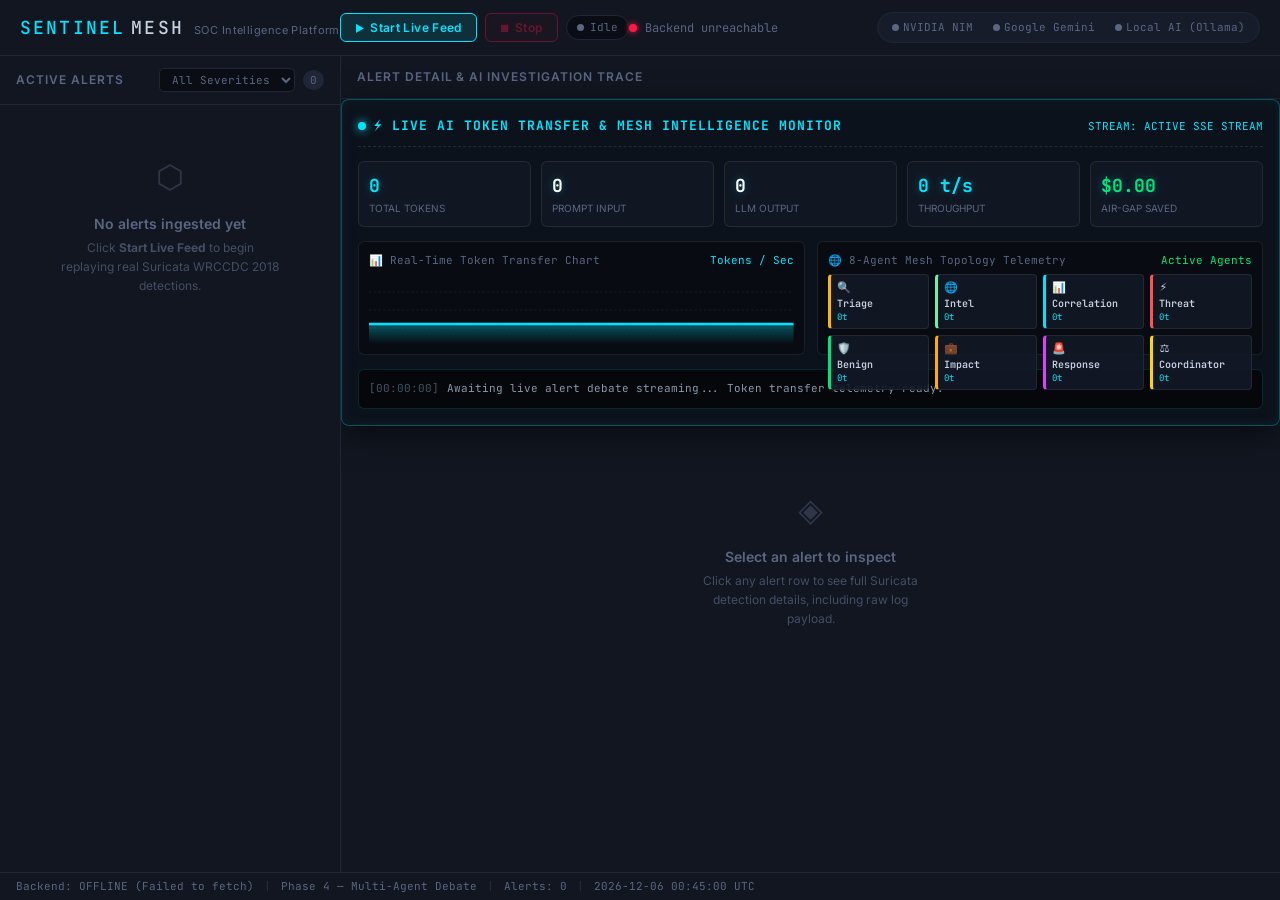
==== commit 7191d697: "fix: replace dark empty canvas boxes with live SVG token line chart and 8-Agent Mesh status grid box" ====
--- a/sentinel_mesh/frontend/index.html
+++ b/sentinel_mesh/frontend/index.html
@@ -152,18 +152,76 @@
         <div class="token-canvas-wrapper">
           <div class="token-canvas-box">
             <div class="token-canvas-title">
-              <span>📊 Real-Time Token Transfer Wave Graph</span>
+              <span>📊 Real-Time Token Transfer Chart</span>
               <span style="color: var(--colour-accent);">Tokens / Sec</span>
             </div>
-            <canvas id="token-wave-canvas" class="token-chart-canvas" width="360" height="110"></canvas>
+            <div class="svg-chart-container">
+              <svg id="token-wave-svg" viewBox="0 0 360 70" preserveAspectRatio="none" style="width:100%; height:70px; display:block;">
+                <defs>
+                  <linearGradient id="cyan-grad" x1="0" y1="0" x2="0" y2="1">
+                    <stop offset="0%" stop-color="#00e5ff" stop-opacity="0.35"/>
+                    <stop offset="100%" stop-color="#00e5ff" stop-opacity="0.0"/>
+                  </linearGradient>
+                </defs>
+                <!-- Background Grid Lines -->
+                <line x1="0" y1="18" x2="360" y2="18" stroke="rgba(255,255,255,0.06)" stroke-dasharray="2,2"/>
+                <line x1="0" y1="36" x2="360" y2="36" stroke="rgba(255,255,255,0.06)" stroke-dasharray="2,2"/>
+                <line x1="0" y1="54" x2="360" y2="54" stroke="rgba(255,255,255,0.06)" stroke-dasharray="2,2"/>
+                
+                <!-- Area Fill & Polyline -->
+                <path id="svg-fill-path" fill="url(#cyan-grad)" d="M0,70 L0,50 L360,50 L360,70 Z"/>
+                <polyline id="svg-line-path" fill="none" stroke="#00e5ff" stroke-width="2.5" points="0,50 360,50"/>
+              </svg>
+            </div>
           </div>
 
           <div class="token-canvas-box">
             <div class="token-canvas-title">
-              <span>🌐 8-Agent Mesh Particle Transfer Topology</span>
-              <span style="color: #00e676;">Active Node Flow</span>
-            </div>
-            <canvas id="token-mesh-canvas" class="token-chart-canvas" width="360" height="110"></canvas>
+              <span>🌐 8-Agent Mesh Topology Telemetry</span>
+              <span style="color: #00e676;">Active Agents</span>
+            </div>
+            <div class="agent-mesh-grid" id="agent-mesh-grid">
+              <div class="agent-node-box" id="node-triage" style="--node-color: #ffb703;">
+                <span class="node-icon">🔍</span>
+                <span class="node-name">Triage</span>
+                <span class="node-tokens" id="node-tok-triage">0t</span>
+              </div>
+              <div class="agent-node-box" id="node-threat_intel" style="--node-color: #69f0ae;">
+                <span class="node-icon">🌐</span>
+                <span class="node-name">Intel</span>
+                <span class="node-tokens" id="node-tok-intel">0t</span>
+              </div>
+              <div class="agent-node-box" id="node-correlation" style="--node-color: #00e5ff;">
+                <span class="node-icon">📊</span>
+                <span class="node-name">Correlation</span>
+                <span class="node-tokens" id="node-tok-correlation">0t</span>
+              </div>
+              <div class="agent-node-box" id="node-threat" style="--node-color: #ff5252;">
+                <span class="node-icon">⚡</span>
+                <span class="node-name">Threat</span>
+                <span class="node-tokens" id="node-tok-threat">0t</span>
+              </div>
+              <div class="agent-node-box" id="node-benign" style="--node-color: #00e676;">
+                <span class="node-icon">🛡️</span>
+                <span class="node-name">Benign</span>
+                <span class="node-tokens" id="node-tok-benign">0t</span>
+              </div>
+              <div class="agent-node-box" id="node-business_impact" style="--node-color: #ffab00;">
+                <span class="node-icon">💼</span>
+                <span class="node-name">Impact</span>
+                <span class="node-tokens" id="node-tok-impact">0t</span>
+              </div>
+              <div class="agent-node-box" id="node-containment" style="--node-color: #e040fb;">
+                <span class="node-icon">🚨</span>
+                <span class="node-name">Response</span>
+                <span class="node-tokens" id="node-tok-containment">0t</span>
+              </div>
+              <div class="agent-node-box" id="node-coordinator" style="--node-color: #ffd700;">
+                <span class="node-icon">⚖️</span>
+                <span class="node-name">Coordinator</span>
+                <span class="node-tokens" id="node-tok-coordinator">0t</span>
+              </div>
+            </div>
           </div>
         </div>
 
--- a/sentinel_mesh/frontend/styles.css
+++ b/sentinel_mesh/frontend/styles.css
@@ -1730,5 +1730,51 @@
   font-weight: 700;
 }
 
-
-
+/* 8-Agent Mesh Grid Boxes */
+.agent-mesh-grid {
+  display: grid;
+  grid-template-columns: repeat(4, 1fr);
+  gap: 6px;
+  height: 70px;
+}
+
+.agent-node-box {
+  background: rgba(18, 25, 38, 0.9);
+  border: 1px solid rgba(255, 255, 255, 0.08);
+  border-left: 3px solid var(--node-color, #00e5ff);
+  border-radius: 4px;
+  padding: 4px 6px;
+  display: flex;
+  flex-direction: column;
+  justify-content: center;
+  transition: all 0.2s ease;
+}
+
+.agent-node-box.active-flash {
+  box-shadow: 0 0 12px var(--node-color, #00e5ff);
+  border-color: var(--node-color, #00e5ff);
+  background: rgba(0, 229, 255, 0.15);
+}
+
+.node-icon {
+  font-size: 11px;
+}
+
+.node-name {
+  font-family: var(--font-mono);
+  font-size: 10px;
+  font-weight: 600;
+  color: #c9d1e0;
+  white-space: nowrap;
+  overflow: hidden;
+  text-overflow: ellipsis;
+}
+
+.node-tokens {
+  font-family: var(--font-mono);
+  font-size: 9px;
+  color: var(--colour-accent);
+}
+
+
+
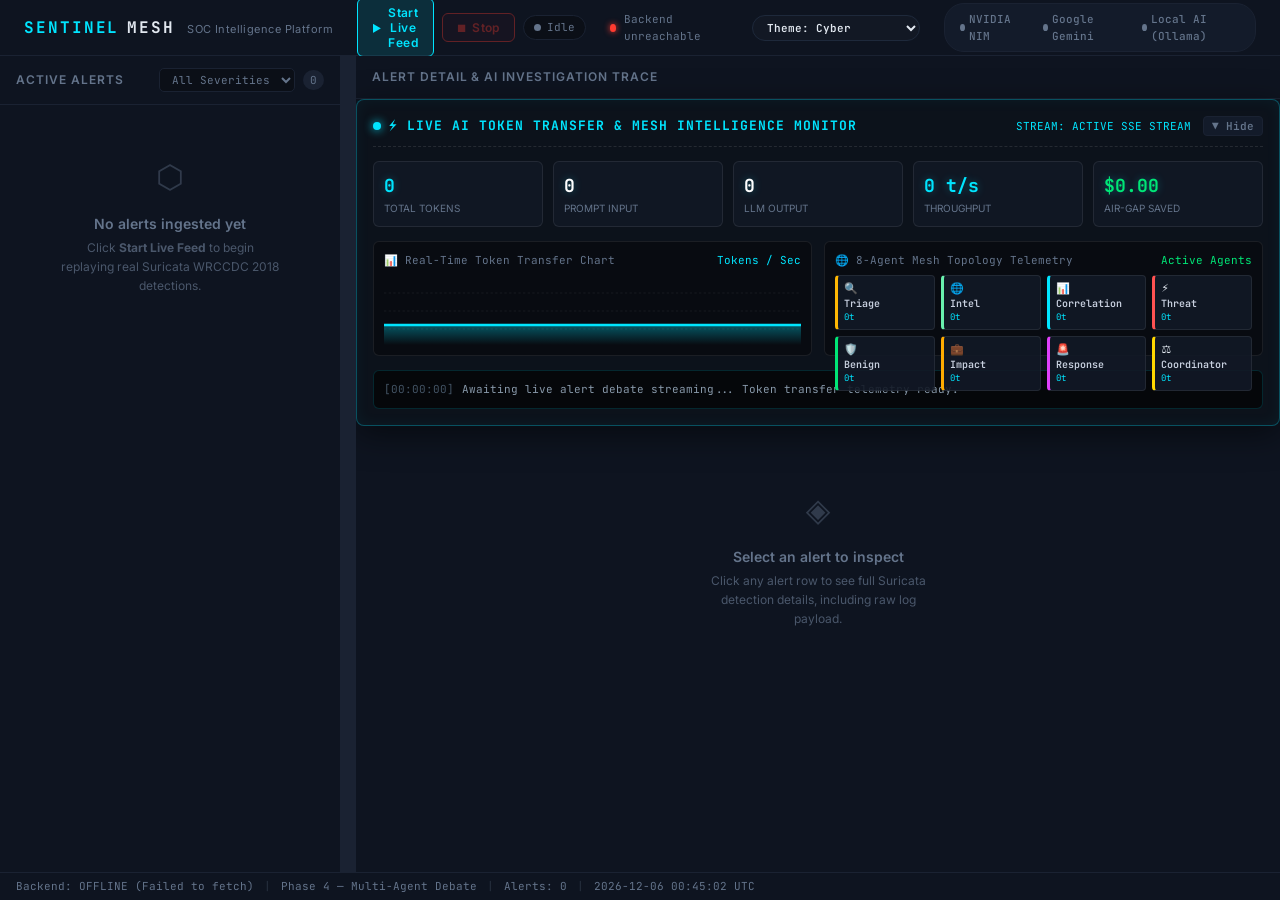
==== commit 0b6be555: "feat: add collapsible top token monitor panel and 4-theme system (Cyber, Aesthetic, Pitch Black, Moo" ====
--- a/sentinel_mesh/frontend/index.html
+++ b/sentinel_mesh/frontend/index.html
@@ -65,6 +65,14 @@
         <span class="conn-label" id="conn-label">Connecting…</span>
       </div>
 
+      <!-- Theme Selector Dropdown (4 Themes) -->
+      <select id="theme-selector" class="theme-select" aria-label="Select Theme">
+        <option value="cyber">Theme: Cyber</option>
+        <option value="aesthetic">Theme: Aesthetic</option>
+        <option value="pitch-black">Theme: Pitch Black</option>
+        <option value="moon-white">Theme: Moon White</option>
+      </select>
+
       <!-- Provider Status Indicators (NVIDIA NIM, Google Gemini, Local AI) -->
       <div class="provider-status-container" id="provider-status" title="LLM Provider Failover Matrix">
         <span class="provider-pill" id="prov-nim"><span class="prov-dot" id="dot-nim"></span>NVIDIA NIM</span>
@@ -121,114 +129,119 @@
             <span class="token-pulse-dot"></span>
             ⚡ LIVE AI TOKEN TRANSFER & MESH INTELLIGENCE MONITOR
           </div>
-          <div style="font-family: var(--font-mono); font-size: 11px; color: var(--colour-accent);">
-            STREAM: <span id="token-stream-status">ACTIVE SSE STREAM</span>
-          </div>
-        </div>
-
-        <div class="token-kpi-grid">
-          <div class="token-kpi-box">
-            <span class="token-kpi-val highlight" id="token-kpi-total">0</span>
-            <span class="token-kpi-lbl">Total Tokens</span>
-          </div>
-          <div class="token-kpi-box">
-            <span class="token-kpi-val" id="token-kpi-prompt">0</span>
-            <span class="token-kpi-lbl">Prompt Input</span>
-          </div>
-          <div class="token-kpi-box">
-            <span class="token-kpi-val" id="token-kpi-completion">0</span>
-            <span class="token-kpi-lbl">LLM Output</span>
-          </div>
-          <div class="token-kpi-box">
-            <span class="token-kpi-val highlight" id="token-kpi-rate">0 t/s</span>
-            <span class="token-kpi-lbl">Throughput</span>
-          </div>
-          <div class="token-kpi-box">
-            <span class="token-kpi-val success" id="token-kpi-saved">$0.00</span>
-            <span class="token-kpi-lbl">Air-Gap Saved</span>
-          </div>
-        </div>
-
-        <div class="token-canvas-wrapper">
-          <div class="token-canvas-box">
-            <div class="token-canvas-title">
-              <span>📊 Real-Time Token Transfer Chart</span>
-              <span style="color: var(--colour-accent);">Tokens / Sec</span>
-            </div>
-            <div class="svg-chart-container">
-              <svg id="token-wave-svg" viewBox="0 0 360 70" preserveAspectRatio="none" style="width:100%; height:70px; display:block;">
-                <defs>
-                  <linearGradient id="cyan-grad" x1="0" y1="0" x2="0" y2="1">
-                    <stop offset="0%" stop-color="#00e5ff" stop-opacity="0.35"/>
-                    <stop offset="100%" stop-color="#00e5ff" stop-opacity="0.0"/>
-                  </linearGradient>
-                </defs>
-                <!-- Background Grid Lines -->
-                <line x1="0" y1="18" x2="360" y2="18" stroke="rgba(255,255,255,0.06)" stroke-dasharray="2,2"/>
-                <line x1="0" y1="36" x2="360" y2="36" stroke="rgba(255,255,255,0.06)" stroke-dasharray="2,2"/>
-                <line x1="0" y1="54" x2="360" y2="54" stroke="rgba(255,255,255,0.06)" stroke-dasharray="2,2"/>
-                
-                <!-- Area Fill & Polyline -->
-                <path id="svg-fill-path" fill="url(#cyan-grad)" d="M0,70 L0,50 L360,50 L360,70 Z"/>
-                <polyline id="svg-line-path" fill="none" stroke="#00e5ff" stroke-width="2.5" points="0,50 360,50"/>
-              </svg>
-            </div>
-          </div>
-
-          <div class="token-canvas-box">
-            <div class="token-canvas-title">
-              <span>🌐 8-Agent Mesh Topology Telemetry</span>
-              <span style="color: #00e676;">Active Agents</span>
-            </div>
-            <div class="agent-mesh-grid" id="agent-mesh-grid">
-              <div class="agent-node-box" id="node-triage" style="--node-color: #ffb703;">
-                <span class="node-icon">🔍</span>
-                <span class="node-name">Triage</span>
-                <span class="node-tokens" id="node-tok-triage">0t</span>
-              </div>
-              <div class="agent-node-box" id="node-threat_intel" style="--node-color: #69f0ae;">
-                <span class="node-icon">🌐</span>
-                <span class="node-name">Intel</span>
-                <span class="node-tokens" id="node-tok-intel">0t</span>
-              </div>
-              <div class="agent-node-box" id="node-correlation" style="--node-color: #00e5ff;">
-                <span class="node-icon">📊</span>
-                <span class="node-name">Correlation</span>
-                <span class="node-tokens" id="node-tok-correlation">0t</span>
-              </div>
-              <div class="agent-node-box" id="node-threat" style="--node-color: #ff5252;">
-                <span class="node-icon">⚡</span>
-                <span class="node-name">Threat</span>
-                <span class="node-tokens" id="node-tok-threat">0t</span>
-              </div>
-              <div class="agent-node-box" id="node-benign" style="--node-color: #00e676;">
-                <span class="node-icon">🛡️</span>
-                <span class="node-name">Benign</span>
-                <span class="node-tokens" id="node-tok-benign">0t</span>
-              </div>
-              <div class="agent-node-box" id="node-business_impact" style="--node-color: #ffab00;">
-                <span class="node-icon">💼</span>
-                <span class="node-name">Impact</span>
-                <span class="node-tokens" id="node-tok-impact">0t</span>
-              </div>
-              <div class="agent-node-box" id="node-containment" style="--node-color: #e040fb;">
-                <span class="node-icon">🚨</span>
-                <span class="node-name">Response</span>
-                <span class="node-tokens" id="node-tok-containment">0t</span>
-              </div>
-              <div class="agent-node-box" id="node-coordinator" style="--node-color: #ffd700;">
-                <span class="node-icon">⚖️</span>
-                <span class="node-name">Coordinator</span>
-                <span class="node-tokens" id="node-tok-coordinator">0t</span>
-              </div>
-            </div>
-          </div>
-        </div>
-
-        <div class="token-stream-console" id="token-stream-console">
-          <div class="token-log-entry">
-            <span class="token-log-time">[00:00:00]</span>
-            <span>Awaiting live alert debate streaming... Token transfer telemetry ready.</span>
+          <div style="display: flex; align-items: center; gap: 12px;">
+            <div style="font-family: var(--font-mono); font-size: 11px; color: var(--colour-accent);">
+              STREAM: <span id="token-stream-status">ACTIVE SSE STREAM</span>
+            </div>
+            <button id="btn-toggle-token-panel" class="btn-toggle-panel" title="Toggle Panel View">▼ Hide</button>
+          </div>
+        </div>
+
+        <div id="token-monitor-body" class="token-monitor-body">
+          <div class="token-kpi-grid">
+            <div class="token-kpi-box">
+              <span class="token-kpi-val highlight" id="token-kpi-total">0</span>
+              <span class="token-kpi-lbl">Total Tokens</span>
+            </div>
+            <div class="token-kpi-box">
+              <span class="token-kpi-val" id="token-kpi-prompt">0</span>
+              <span class="token-kpi-lbl">Prompt Input</span>
+            </div>
+            <div class="token-kpi-box">
+              <span class="token-kpi-val" id="token-kpi-completion">0</span>
+              <span class="token-kpi-lbl">LLM Output</span>
+            </div>
+            <div class="token-kpi-box">
+              <span class="token-kpi-val highlight" id="token-kpi-rate">0 t/s</span>
+              <span class="token-kpi-lbl">Throughput</span>
+            </div>
+            <div class="token-kpi-box">
+              <span class="token-kpi-val success" id="token-kpi-saved">$0.00</span>
+              <span class="token-kpi-lbl">Air-Gap Saved</span>
+            </div>
+          </div>
+
+          <div class="token-canvas-wrapper">
+            <div class="token-canvas-box">
+              <div class="token-canvas-title">
+                <span>📊 Real-Time Token Transfer Chart</span>
+                <span style="color: var(--colour-accent);">Tokens / Sec</span>
+              </div>
+              <div class="svg-chart-container">
+                <svg id="token-wave-svg" viewBox="0 0 360 70" preserveAspectRatio="none" style="width:100%; height:70px; display:block;">
+                  <defs>
+                    <linearGradient id="cyan-grad" x1="0" y1="0" x2="0" y2="1">
+                      <stop offset="0%" stop-color="#00e5ff" stop-opacity="0.35"/>
+                      <stop offset="100%" stop-color="#00e5ff" stop-opacity="0.0"/>
+                    </linearGradient>
+                  </defs>
+                  <!-- Background Grid Lines -->
+                  <line x1="0" y1="18" x2="360" y2="18" stroke="rgba(255,255,255,0.06)" stroke-dasharray="2,2"/>
+                  <line x1="0" y1="36" x2="360" y2="36" stroke="rgba(255,255,255,0.06)" stroke-dasharray="2,2"/>
+                  <line x1="0" y1="54" x2="360" y2="54" stroke="rgba(255,255,255,0.06)" stroke-dasharray="2,2"/>
+                  
+                  <!-- Area Fill & Polyline -->
+                  <path id="svg-fill-path" fill="url(#cyan-grad)" d="M0,70 L0,50 L360,50 L360,70 Z"/>
+                  <polyline id="svg-line-path" fill="none" stroke="#00e5ff" stroke-width="2.5" points="0,50 360,50"/>
+                </svg>
+              </div>
+            </div>
+
+            <div class="token-canvas-box">
+              <div class="token-canvas-title">
+                <span>🌐 8-Agent Mesh Topology Telemetry</span>
+                <span style="color: #00e676;">Active Agents</span>
+              </div>
+              <div class="agent-mesh-grid" id="agent-mesh-grid">
+                <div class="agent-node-box" id="node-triage" style="--node-color: #ffb703;">
+                  <span class="node-icon">🔍</span>
+                  <span class="node-name">Triage</span>
+                  <span class="node-tokens" id="node-tok-triage">0t</span>
+                </div>
+                <div class="agent-node-box" id="node-threat_intel" style="--node-color: #69f0ae;">
+                  <span class="node-icon">🌐</span>
+                  <span class="node-name">Intel</span>
+                  <span class="node-tokens" id="node-tok-intel">0t</span>
+                </div>
+                <div class="agent-node-box" id="node-correlation" style="--node-color: #00e5ff;">
+                  <span class="node-icon">📊</span>
+                  <span class="node-name">Correlation</span>
+                  <span class="node-tokens" id="node-tok-correlation">0t</span>
+                </div>
+                <div class="agent-node-box" id="node-threat" style="--node-color: #ff5252;">
+                  <span class="node-icon">⚡</span>
+                  <span class="node-name">Threat</span>
+                  <span class="node-tokens" id="node-tok-threat">0t</span>
+                </div>
+                <div class="agent-node-box" id="node-benign" style="--node-color: #00e676;">
+                  <span class="node-icon">🛡️</span>
+                  <span class="node-name">Benign</span>
+                  <span class="node-tokens" id="node-tok-benign">0t</span>
+                </div>
+                <div class="agent-node-box" id="node-business_impact" style="--node-color: #ffab00;">
+                  <span class="node-icon">💼</span>
+                  <span class="node-name">Impact</span>
+                  <span class="node-tokens" id="node-tok-impact">0t</span>
+                </div>
+                <div class="agent-node-box" id="node-containment" style="--node-color: #e040fb;">
+                  <span class="node-icon">🚨</span>
+                  <span class="node-name">Response</span>
+                  <span class="node-tokens" id="node-tok-containment">0t</span>
+                </div>
+                <div class="agent-node-box" id="node-coordinator" style="--node-color: #ffd700;">
+                  <span class="node-icon">⚖️</span>
+                  <span class="node-name">Coordinator</span>
+                  <span class="node-tokens" id="node-tok-coordinator">0t</span>
+                </div>
+              </div>
+            </div>
+          </div>
+
+          <div class="token-stream-console" id="token-stream-console">
+            <div class="token-log-entry">
+              <span class="token-log-time">[00:00:00]</span>
+              <span>Awaiting live alert debate streaming... Token transfer telemetry ready.</span>
+            </div>
           </div>
         </div>
       </div>
--- a/sentinel_mesh/frontend/styles.css
+++ b/sentinel_mesh/frontend/styles.css
@@ -1,1780 +1,1922 @@
-/*
- * styles.css — Sentinel Mesh frontend base theme
- *
- * Design language: dark SOC-dashboard.
- * - Background:   near-black with slight blue cast
- * - Accent:       electric cyan (#00e5ff) — high contrast, alert-safe
- * - Monospace:    JetBrains Mono for all log/code content
- * - UI text:      Inter
- *
- * Phase 1: base theme and layout only.
- * Phase 4+ will add alert card components, severity colour tokens, etc.
- */
-
-/* ═══════════════════════════════════════════════════════════════════════════ */
-/* 1. DESIGN TOKENS (CSS custom properties)                                    */
-/* ═══════════════════════════════════════════════════════════════════════════ */
-
-:root {
-  /* Colour palette */
-  --colour-bg:          #0a0d14;     /* page background */
-  --colour-surface:     #111620;     /* card / panel surface */
-  --colour-surface-alt: #161c2a;     /* slightly lighter surface for hover */
-  --colour-border:      #1e2738;     /* subtle panel borders */
-  --colour-accent:      #00e5ff;     /* electric cyan — primary accent */
-  --colour-accent-dim:  #00b8cc;     /* dimmed accent for hover states */
-  --colour-text:        #c9d1e0;     /* primary text */
-  --colour-text-muted:  #5a6682;     /* secondary / placeholder text */
-  --colour-success:     #00e676;     /* connection OK */
-  --colour-error:       #ff1744;     /* connection failed / critical alert */
-  --colour-warning:     #ffab00;     /* warning / medium alert */
-
-  /* Typography */
-  --font-ui:    'Inter', system-ui, sans-serif;
-  --font-mono:  'JetBrains Mono', 'Cascadia Code', 'Consolas', monospace;
-
-  /* Sizing */
-  --header-height:     56px;
-  --status-bar-height: 28px;
-  --panel-gap:         1px;          /* gap between left and right panels */
-
-  /* Transitions */
-  --transition-fast:   120ms ease;
-  --transition-mid:    240ms ease;
-}
-
-/* ═══════════════════════════════════════════════════════════════════════════ */
-/* 2. RESET & BASE                                                             */
-/* ═══════════════════════════════════════════════════════════════════════════ */
-
-*, *::before, *::after {
-  box-sizing: border-box;
-  margin: 0;
-  padding: 0;
-}
-
-html, body {
-  height: 100%;
-  overflow: hidden;          /* full-screen dashboard — no page scroll */
-}
-
-body {
-  display: flex;
-  flex-direction: column;
-  background-color: var(--colour-bg);
-  color: var(--colour-text);
-  font-family: var(--font-ui);
-  font-size: 14px;
-  line-height: 1.5;
-  -webkit-font-smoothing: antialiased;
-}
-
-/* ═══════════════════════════════════════════════════════════════════════════ */
-/* 3. HEADER                                                                   */
-/* ═══════════════════════════════════════════════════════════════════════════ */
-
-.app-header {
-  flex-shrink: 0;
-  height: var(--header-height);
-  background: var(--colour-surface);
-  border-bottom: 1px solid var(--colour-border);
-  display: flex;
-  align-items: center;
-  padding: 0 20px;
-}
-
-.header-inner {
-  display: flex;
-  align-items: center;
-  justify-content: space-between;
-  width: 100%;
-}
-
-/* Wordmark */
-.wordmark {
-  display: flex;
-  align-items: baseline;
-  gap: 6px;
-}
-
-.wordmark-sentinel {
-  font-family: var(--font-mono);
-  font-size: 18px;
-  font-weight: 500;
-  letter-spacing: 0.12em;
-  color: var(--colour-accent);
-}
-
-.wordmark-mesh {
-  font-family: var(--font-mono);
-  font-size: 18px;
-  font-weight: 500;
-  letter-spacing: 0.12em;
-  color: var(--colour-text);
-}
-
-.wordmark-tag {
-  font-size: 11px;
-  color: var(--colour-text-muted);
-  letter-spacing: 0.04em;
-  margin-left: 4px;
-}
-
-/* Connection status */
-.conn-status {
-  display: flex;
-  align-items: center;
-  gap: 8px;
-  font-size: 12px;
-  font-family: var(--font-mono);
-  color: var(--colour-text-muted);
-}
-
-.conn-dot {
-  width: 8px;
-  height: 8px;
-  border-radius: 50%;
-  background: var(--colour-text-muted);
-  transition: background var(--transition-fast);
-}
-
-/* State classes applied by app.js */
-.conn-dot.connected    { background: var(--colour-success); box-shadow: 0 0 6px var(--colour-success); }
-.conn-dot.disconnected { background: var(--colour-error);   box-shadow: 0 0 6px var(--colour-error); }
-.conn-dot.connecting   { background: var(--colour-warning); animation: pulse 1.2s infinite; }
-
-@keyframes pulse {
-  0%, 100% { opacity: 1; }
-  50%       { opacity: 0.35; }
-}
-
-/* ═══════════════════════════════════════════════════════════════════════════ */
-/* 4. MAIN TWO-PANEL LAYOUT                                                   */
-/* ═══════════════════════════════════════════════════════════════════════════ */
-
-.app-layout {
-  flex: 1;
-  display: grid;
-  grid-template-columns: 340px 1fr;  /* fixed left panel, flexible right */
-  gap: var(--panel-gap);
-  overflow: hidden;
-  background: var(--colour-border);  /* gap colour = border */
-}
-
-/* ═══════════════════════════════════════════════════════════════════════════ */
-/* 5. PANELS                                                                   */
-/* ═══════════════════════════════════════════════════════════════════════════ */
-
-.panel {
-  background: var(--colour-surface);
-  display: flex;
-  flex-direction: column;
-  overflow: hidden;
-}
-
-.panel-header {
-  flex-shrink: 0;
-  display: flex;
-  align-items: center;
-  justify-content: space-between;
-  padding: 12px 16px;
-  border-bottom: 1px solid var(--colour-border);
-}
-
-.panel-title {
-  font-size: 12px;
-  font-weight: 600;
-  letter-spacing: 0.08em;
-  text-transform: uppercase;
-  color: var(--colour-text-muted);
-}
-
-/* Alert count badge */
-.panel-badge {
-  font-family: var(--font-mono);
-  font-size: 11px;
-  background: var(--colour-border);
-  color: var(--colour-text-muted);
-  padding: 2px 7px;
-  border-radius: 10px;
-}
-
-/* ═══════════════════════════════════════════════════════════════════════════ */
-/* 6. ALERT LIST                                                               */
-/* ═══════════════════════════════════════════════════════════════════════════ */
-
-.alert-list {
-  flex: 1;
-  overflow-y: auto;
-  padding: 8px 0;
-}
-
-/* Custom scrollbar */
-.alert-list::-webkit-scrollbar { width: 4px; }
-.alert-list::-webkit-scrollbar-track { background: transparent; }
-.alert-list::-webkit-scrollbar-thumb { background: var(--colour-border); border-radius: 2px; }
-
-/* ═══════════════════════════════════════════════════════════════════════════ */
-/* 7. ALERT DETAIL                                                             */
-/* ═══════════════════════════════════════════════════════════════════════════ */
-
-.alert-detail {
-  flex: 1;
-  overflow-y: auto;
-  padding: 20px;
-  font-family: var(--font-mono);
-  font-size: 13px;
-}
-
-/* ═══════════════════════════════════════════════════════════════════════════ */
-/* 8. EMPTY STATE                                                              */
-/* ═══════════════════════════════════════════════════════════════════════════ */
-
-.empty-state {
-  display: flex;
-  flex-direction: column;
-  align-items: center;
-  justify-content: center;
-  padding: 40px 20px;
-  text-align: center;
-  color: var(--colour-text-muted);
-}
-
-.empty-icon {
-  font-size: 32px;
-  margin-bottom: 12px;
-  opacity: 0.4;
-}
-
-.empty-title {
-  font-size: 14px;
-  font-weight: 600;
-  margin-bottom: 4px;
-  color: var(--colour-text-muted);
-}
-
-.empty-sub {
-  font-size: 12px;
-  opacity: 0.7;
-  max-width: 220px;
-  line-height: 1.6;
-}
-
-/* ═══════════════════════════════════════════════════════════════════════════ */
-/* 9. STATUS BAR                                                               */
-/* ═══════════════════════════════════════════════════════════════════════════ */
-
-.status-bar {
-  flex-shrink: 0;
-  height: var(--status-bar-height);
-  background: var(--colour-surface);
-  border-top: 1px solid var(--colour-border);
-  display: flex;
-  align-items: center;
-  padding: 0 16px;
-  gap: 0;
-  font-family: var(--font-mono);
-  font-size: 11px;
-  color: var(--colour-text-muted);
-}
-
-.status-sep {
-  margin: 0 10px;
-  opacity: 0.3;
-}
-
-/* ═══════════════════════════════════════════════════════════════════════════ */
-/* PHASE 2 — Alert Ingestion & Live Feed                                       */
-/* ═══════════════════════════════════════════════════════════════════════════ */
-
-/* ─── Severity colour tokens ──────────────────────────────────────────────── */
-:root {
-  --sev-critical-bg:   #3d0a0a;
-  --sev-critical-text: #ff4444;
-  --sev-critical-border:#ff2222;
-  --sev-high-bg:       #2e1a00;
-  --sev-high-text:     #ff9900;
-  --sev-high-border:   #e08800;
-  --sev-medium-bg:     #2a2000;
-  --sev-medium-text:   #f0cc00;
-  --sev-medium-border: #d4b000;
-  --sev-medlow-bg:     #0a1e2e;
-  --sev-medlow-text:   #40b8f0;
-  --sev-medlow-border: #2090d0;
-  --sev-low-bg:        #0d1a0d;
-  --sev-low-text:      #4ecb6e;
-  --sev-low-border:    #38a854;
-}
-
-/* ─── Live feed control buttons ──────────────────────────────────────────── */
-.feed-controls {
-  display: flex;
-  align-items: center;
-  gap: 8px;
-}
-
-.btn {
-  display: inline-flex;
-  align-items: center;
-  gap: 6px;
-  padding: 6px 14px;
-  border-radius: 6px;
-  border: 1px solid transparent;
-  font-family: var(--font-ui);
-  font-size: 12px;
-  font-weight: 600;
-  cursor: pointer;
-  transition: background var(--transition-fast), opacity var(--transition-fast),
-              box-shadow var(--transition-fast);
-  letter-spacing: 0.03em;
-}
-
-.btn:disabled {
-  opacity: 0.35;
-  cursor: not-allowed;
-}
-
-.btn-icon {
-  font-size: 10px;
-  line-height: 1;
-}
-
-.btn-start {
-  background: rgba(0, 229, 255, 0.12);
-  border-color: var(--colour-accent);
-  color: var(--colour-accent);
-}
-.btn-start:not(:disabled):hover {
-  background: rgba(0, 229, 255, 0.22);
-  box-shadow: 0 0 12px rgba(0, 229, 255, 0.25);
-}
-.btn-start:not(:disabled):active {
-  background: rgba(0, 229, 255, 0.35);
-}
-
-.btn-stop {
-  background: rgba(255, 23, 68, 0.10);
-  border-color: var(--colour-error);
-  color: var(--colour-error);
-}
-.btn-stop:not(:disabled):hover {
-  background: rgba(255, 23, 68, 0.20);
-  box-shadow: 0 0 12px rgba(255, 23, 68, 0.20);
-}
-.btn-stop:not(:disabled):active {
-  background: rgba(255, 23, 68, 0.35);
-}
-
-/* ─── Stream indicator pill ──────────────────────────────────────────────── */
-.stream-indicator {
-  display: flex;
-  align-items: center;
-  gap: 6px;
-  font-family: var(--font-mono);
-  font-size: 11px;
-  color: var(--colour-text-muted);
-  padding: 3px 10px;
-  border-radius: 20px;
-  border: 1px solid var(--colour-border);
-  background: var(--colour-bg);
-}
-
-.stream-dot {
-  width: 7px;
-  height: 7px;
-  border-radius: 50%;
-  background: var(--colour-text-muted);
-  transition: background var(--transition-fast);
-}
-
-.stream-dot.streaming {
-  background: var(--colour-success);
-  box-shadow: 0 0 8px var(--colour-success);
-  animation: pulse 1.2s infinite;
-}
-
-.stream-dot.connecting {
-  background: var(--colour-warning);
-  animation: pulse 1.2s infinite;
-}
-
-/* ─── Severity filter select ────────────────────────────────────────────── */
-.panel-header-controls {
-  display: flex;
-  align-items: center;
-  gap: 8px;
-}
-
-.severity-select {
-  background: var(--colour-bg);
-  border: 1px solid var(--colour-border);
-  color: var(--colour-text-muted);
-  font-family: var(--font-mono);
-  font-size: 11px;
-  padding: 3px 8px;
-  border-radius: 5px;
-  cursor: pointer;
-  outline: none;
-  transition: border-color var(--transition-fast);
-}
-.severity-select:hover,
-.severity-select:focus {
-  border-color: var(--colour-accent);
-  color: var(--colour-text);
-}
-.severity-select option {
-  background: var(--colour-surface);
-  color: var(--colour-text);
-}
-
-/* ─── Alert card ─────────────────────────────────────────────────────────── */
-.alert-card {
-  padding: 10px 14px;
-  margin: 0 8px 4px;
-  border-radius: 6px;
-  border-left: 3px solid transparent;
-  background: var(--colour-surface-alt);
-  cursor: pointer;
-  transition: background var(--transition-fast), box-shadow var(--transition-fast);
-  position: relative;
-  outline: none;
-}
-
-.alert-card:hover,
-.alert-card:focus {
-  background: #1a2235;
-  box-shadow: 0 2px 12px rgba(0, 0, 0, 0.4);
-}
-
-.alert-card.selected {
-  box-shadow: 0 0 0 1px var(--colour-accent), 0 2px 16px rgba(0, 229, 255, 0.12);
-  background: #192030;
-}
-
-/* Severity accent on left border */
-.alert-card.sev-critical { border-left-color: var(--sev-critical-border); }
-.alert-card.sev-high     { border-left-color: var(--sev-high-border); }
-.alert-card.sev-medium   { border-left-color: var(--sev-medium-border); }
-.alert-card.sev-medlow   { border-left-color: var(--sev-medlow-border); }
-.alert-card.sev-low      { border-left-color: var(--sev-low-border); }
-
-/* Flash-in animation for newly arrived alerts */
-@keyframes alertFlashIn {
-  0%   { opacity: 0; transform: translateY(-6px); background: rgba(0, 229, 255, 0.18); }
-  30%  { background: rgba(0, 229, 255, 0.12); }
-  100% { opacity: 1; transform: translateY(0);    background: var(--colour-surface-alt); }
-}
-
-.alert-card.alert-new {
-  animation: alertFlashIn 0.7s cubic-bezier(0.23, 1, 0.32, 1) forwards;
-}
-
-/* ─── Alert card internal layout ────────────────────────────────────────── */
-.alert-card-header {
-  display: flex;
-  align-items: center;
-  gap: 8px;
-  margin-bottom: 6px;
-}
-
-.alert-sig {
-  font-family: var(--font-mono);
-  font-size: 12px;
-  color: var(--colour-text);
-  flex: 1;
-  white-space: nowrap;
-  overflow: hidden;
-  text-overflow: ellipsis;
-}
-
-.new-badge {
-  font-family: var(--font-mono);
-  font-size: 9px;
-  font-weight: 700;
-  background: rgba(0, 229, 255, 0.20);
-  color: var(--colour-accent);
-  padding: 1px 5px;
-  border-radius: 3px;
-  letter-spacing: 0.06em;
-  flex-shrink: 0;
-}
-
-.alert-card-meta {
-  display: flex;
-  align-items: center;
-  gap: 6px;
-  flex-wrap: wrap;
-  font-family: var(--font-mono);
-  font-size: 10px;
-  color: var(--colour-text-muted);
-}
-
-.alert-meta-item {
-  display: flex;
-  align-items: center;
-  gap: 3px;
-}
-
-.alert-meta-sep {
-  color: var(--colour-border);
-  font-size: 10px;
-}
-
-.meta-label {
-  font-size: 9px;
-  font-weight: 600;
-  letter-spacing: 0.06em;
-  opacity: 0.6;
-  text-transform: uppercase;
-}
-
-.meta-value {
-  font-size: 11px;
-  color: var(--colour-text);
-}
-
-.meta-value.mono {
-  font-family: var(--font-mono);
-}
-
-.alert-cat {
-  flex: 1;
-  min-width: 0;
-  overflow: hidden;
-  white-space: nowrap;
-  text-overflow: ellipsis;
-}
-
-.alert-ts {
-  margin-left: auto;
-  font-size: 9px;
-  opacity: 0.5;
-  white-space: nowrap;
-  flex-shrink: 0;
-}
-
-/* ─── Severity badges ────────────────────────────────────────────────────── */
-.sev-badge {
-  font-family: var(--font-mono);
-  font-size: 9px;
-  font-weight: 700;
-  letter-spacing: 0.06em;
-  padding: 2px 6px;
-  border-radius: 3px;
-  text-transform: uppercase;
-  flex-shrink: 0;
-  white-space: nowrap;
-}
-
-.sev-badge.sev-critical { background: var(--sev-critical-bg); color: var(--sev-critical-text); border: 1px solid rgba(255,34,34,0.3); }
-.sev-badge.sev-high     { background: var(--sev-high-bg);     color: var(--sev-high-text);     border: 1px solid rgba(224,136,0,0.3); }
-.sev-badge.sev-medium   { background: var(--sev-medium-bg);   color: var(--sev-medium-text);   border: 1px solid rgba(212,176,0,0.3); }
-.sev-badge.sev-medlow   { background: var(--sev-medlow-bg);   color: var(--sev-medlow-text);   border: 1px solid rgba(32,144,208,0.3); }
-.sev-badge.sev-low      { background: var(--sev-low-bg);      color: var(--sev-low-text);      border: 1px solid rgba(56,168,84,0.3); }
-
-/* Detail panel badge (larger) */
-.panel-badge-detail {
-  font-size: 11px;
-  padding: 3px 10px;
-  border-radius: 5px;
-}
-
-/* ─── Alert detail panel ─────────────────────────────────────────────────── */
-.alert-detail {
-  flex: 1;
-  overflow-y: auto;
-  padding: 0;
-  font-family: var(--font-ui);
-  font-size: 13px;
-}
-
-.alert-detail::-webkit-scrollbar { width: 4px; }
-.alert-detail::-webkit-scrollbar-track { background: transparent; }
-.alert-detail::-webkit-scrollbar-thumb { background: var(--colour-border); border-radius: 2px; }
-
-.detail-card {
-  padding: 20px;
-}
-
-.detail-sig {
-  display: flex;
-  align-items: center;
-  gap: 10px;
-  margin-bottom: 18px;
-  padding-bottom: 14px;
-  border-bottom: 1px solid var(--colour-border);
-}
-
-.detail-sig-text {
-  font-family: var(--font-mono);
-  font-size: 13px;
-  color: var(--colour-text);
-  font-weight: 500;
-  flex: 1;
-  word-break: break-word;
-}
-
-.detail-table {
-  width: 100%;
-  border-collapse: collapse;
-  margin-bottom: 20px;
-  font-size: 12px;
-}
-
-.detail-table tr {
-  border-bottom: 1px solid rgba(30, 39, 56, 0.6);
-}
-
-.detail-table tr:last-child {
-  border-bottom: none;
-}
-
-.detail-key {
-  width: 130px;
-  padding: 7px 10px 7px 0;
-  color: var(--colour-text-muted);
-  font-size: 11px;
-  text-transform: uppercase;
-  letter-spacing: 0.06em;
-  vertical-align: top;
-  font-weight: 500;
-  white-space: nowrap;
-}
-
-.detail-val {
-  padding: 7px 0;
-  color: var(--colour-text);
-  word-break: break-all;
-}
-
-.detail-val.mono {
-  font-family: var(--font-mono);
-  font-size: 12px;
-}
-
-.detail-raw-label {
-  font-size: 10px;
-  font-weight: 600;
-  text-transform: uppercase;
-  letter-spacing: 0.08em;
-  color: var(--colour-text-muted);
-  margin-bottom: 8px;
-}
-
-.detail-raw {
-  background: var(--colour-bg);
-  border: 1px solid var(--colour-border);
-  border-radius: 6px;
-  padding: 12px 14px;
-  overflow-x: auto;
-  font-family: var(--font-mono);
-  font-size: 11px;
-  line-height: 1.6;
-  color: #8bbeda;
-  max-height: 280px;
-  overflow-y: auto;
-  margin-bottom: 14px;
-  white-space: pre;
-}
-
-.detail-raw::-webkit-scrollbar { width: 3px; height: 3px; }
-.detail-raw::-webkit-scrollbar-thumb { background: var(--colour-border); border-radius: 2px; }
-
-.detail-source-note {
-  font-size: 10px;
-  color: var(--colour-text-muted);
-  opacity: 0.6;
-}
-
-.detail-source-note a {
-  color: var(--colour-accent-dim);
-  text-decoration: none;
-}
-.detail-source-note a:hover {
-  text-decoration: underline;
-}
-
-.detail-loading {
-  padding: 40px;
-  text-align: center;
-  color: var(--colour-text-muted);
-  font-family: var(--font-mono);
-  font-size: 12px;
-  animation: pulse 1.2s infinite;
-}
-
-.detail-error {
-  padding: 20px;
-  color: var(--colour-error);
-  font-family: var(--font-mono);
-  font-size: 12px;
-}
-
-/* ═══════════════════════════════════════════════════════════════════════════ */
-/* PHASE 3 — ENRICHMENT PANEL                                                  */
-/* ═══════════════════════════════════════════════════════════════════════════ */
-
-.enrichment-section {
-  margin-top: 4px;
-}
-
-.enrichment-loading,
-.enrichment-none,
-.enrichment-error {
-  padding: 8px 16px;
-  font-size: 12px;
-  font-family: var(--font-mono);
-  color: var(--colour-text-muted);
-}
-
-.enrichment-error {
-  color: var(--colour-error);
-}
-
-/* Individual enrichment source card */
-.enrich-card {
-  background: var(--colour-surface-alt);
-  border: 1px solid var(--colour-border);
-  border-radius: 6px;
-  margin: 8px 12px;
-  padding: 10px 14px;
-}
-
-.enrich-header {
-  display: flex;
-  justify-content: space-between;
-  align-items: center;
-  margin-bottom: 8px;
-}
-
-.enrich-source {
-  font-family: var(--font-mono);
-  font-size: 11px;
-  font-weight: 600;
-  color: var(--colour-accent);
-  letter-spacing: 0.05em;
-  text-transform: uppercase;
-}
-
-/* Score badge — colour-coded by threat level */
-.enrich-score {
-  font-family: var(--font-mono);
-  font-size: 12px;
-  font-weight: 600;
-  padding: 2px 8px;
-  border-radius: 4px;
-}
-
-.enrich-score-high {
-  background: rgba(255, 23, 68, 0.15);
-  color: var(--colour-error);
-  border: 1px solid rgba(255, 23, 68, 0.3);
-}
-
-.enrich-score-med {
-  background: rgba(255, 171, 0, 0.15);
-  color: var(--colour-warning);
-  border: 1px solid rgba(255, 171, 0, 0.3);
-}
-
-.enrich-score-low {
-  background: rgba(0, 230, 118, 0.10);
-  color: var(--colour-success);
-  border: 1px solid rgba(0, 230, 118, 0.25);
-}
-
-/* Key-value list inside enrichment card */
-.enrich-list {
-  list-style: none;
-  padding: 0;
-  margin: 0;
-  display: flex;
-  flex-wrap: wrap;
-  gap: 6px 20px;
-}
-
-.enrich-list li {
-  font-size: 12px;
-  display: flex;
-  gap: 6px;
-  align-items: baseline;
-}
-
-/* Limitations / API-note line */
-.enrich-limit {
-  margin-top: 8px;
-  font-size: 11px;
-  font-family: var(--font-mono);
-  color: var(--colour-text-muted);
-  font-style: italic;
-  border-top: 1px solid var(--colour-border);
-  padding-top: 6px;
-}
-
-/* ═══════════════════════════════════════════════════════════════════════════ */
-/* PHASE 4 — MULTI-AGENT DEBATE & PROVIDER HEALTH                               */
-/* ═══════════════════════════════════════════════════════════════════════════ */
-
-/* Header Provider Health Indicator Pills */
-.provider-status-container {
-  display: flex;
-  align-items: center;
-  gap: 8px;
-  margin-left: auto;
-  padding: 4px 8px;
-  background: var(--colour-surface-alt);
-  border: 1px solid var(--colour-border);
-  border-radius: 20px;
-}
-
-.provider-pill {
-  display: inline-flex;
-  align-items: center;
-  gap: 4px;
-  font-family: var(--font-mono);
-  font-size: 11px;
-  color: var(--colour-text-muted);
-  padding: 2px 6px;
-  border-radius: 12px;
-}
-
-.provider-pill.up {
-  color: var(--colour-text);
-}
-
-.prov-dot {
-  width: 7px;
-  height: 7px;
-  border-radius: 50%;
-  background: var(--colour-text-muted);
-}
-
-.prov-dot.up {
-  background: var(--colour-success);
-  box-shadow: 0 0 6px rgba(0, 230, 118, 0.6);
-}
-
-.prov-dot.down {
-  background: var(--colour-error);
-}
-
-/* Local Air-Gap Standby (Cloud Online) */
-.prov-dot.standby {
-  background: var(--colour-warning);
-  box-shadow: 0 0 4px rgba(255, 171, 0, 0.4);
-}
-
-.provider-pill.standby {
-  color: var(--colour-warning);
-  border: 1px solid rgba(255, 171, 0, 0.25);
-}
-
-/* Local Air-Gap Active (Cloud Offline) */
-.prov-dot.active {
-  background: var(--colour-success);
-  box-shadow: 0 0 8px rgba(0, 230, 118, 0.8);
-}
-
-.provider-pill.active {
-  color: var(--colour-success);
-  border: 1px solid rgba(0, 230, 118, 0.4);
-  background: rgba(0, 230, 118, 0.08);
-}
-
-/* Investigation Button */
-.investigation-section {
-  margin-top: 16px;
-}
-
-.btn-investigate {
-  width: 100%;
-  background: linear-gradient(135deg, #00e5ff 0%, #0088ff 100%);
-  color: #000;
-  font-weight: 600;
-  font-family: var(--font-ui);
-  padding: 10px 16px;
-  border-radius: 6px;
-  border: none;
-  cursor: pointer;
-  display: flex;
-  align-items: center;
-  justify-content: center;
-  gap: 8px;
-  transition: opacity var(--transition-fast);
-  margin-top: 8px;
-}
-
-.btn-investigate:hover {
-  opacity: 0.9;
-}
-
-.btn-investigate:disabled {
-  opacity: 0.6;
-  cursor: not-allowed;
-}
-
-/* Debate Container */
-.debate-container {
-  margin-top: 12px;
-  display: flex;
-  flex-direction: column;
-  gap: 12px;
-}
-
-.debate-loading {
-  padding: 12px;
-  font-family: var(--font-mono);
-  font-size: 12px;
-  color: var(--colour-accent);
-  background: rgba(0, 229, 255, 0.05);
-  border: 1px dashed var(--colour-accent-dim);
-  border-radius: 6px;
-  text-align: center;
-}
-
-.debate-error {
-  padding: 12px;
-  font-family: var(--font-mono);
-  font-size: 12px;
-  color: var(--colour-error);
-  background: rgba(255, 23, 68, 0.1);
-  border: 1px solid var(--colour-error);
-  border-radius: 6px;
-}
-
-/* Agent Bubbles */
-.agent-bubble {
-  background: var(--colour-surface-alt);
-  border: 1px solid var(--colour-border);
-  border-radius: 6px;
-  padding: 12px 14px;
-}
-
-.bubble-threat {
-  border-left: 3px solid var(--colour-error);
-}
-
-.bubble-benign {
-  border-left: 3px solid var(--colour-success);
-}
-
-.bubble-header {
-  display: flex;
-  justify-content: space-between;
-  align-items: center;
-  margin-bottom: 8px;
-}
-
-.bubble-title {
-  font-family: var(--font-ui);
-  font-weight: 700;
-  font-size: 13px;
-}
-
-.bubble-threat .bubble-title {
-  color: var(--colour-error);
-}
-
-.bubble-benign .bubble-title {
-  color: var(--colour-success);
-}
-
-.bubble-meta {
-  display: flex;
-  align-items: center;
-  gap: 8px;
-}
-
-.prov-tag {
-  font-family: var(--font-mono);
-  font-size: 10px;
-  padding: 2px 6px;
-  background: var(--colour-border);
-  color: var(--colour-accent);
-  border-radius: 4px;
-}
-
-.conf-badge {
-  font-family: var(--font-mono);
-  font-size: 11px;
-  color: var(--colour-text-muted);
-}
-
-.mitre-tag {
-  font-family: var(--font-mono);
-  font-size: 10px;
-  background: rgba(255, 171, 0, 0.15);
-  color: var(--colour-warning);
-  border: 1px solid rgba(255, 171, 0, 0.3);
-  padding: 1px 5px;
-  border-radius: 4px;
-}
-
-.bubble-position {
-  font-size: 13px;
-  font-weight: 500;
-  color: var(--colour-text);
-  margin-bottom: 8px;
-  line-height: 1.4;
-}
-
-.bubble-points {
-  margin: 0;
-  padding-left: 18px;
-  font-size: 12px;
-  color: var(--colour-text);
-  display: flex;
-  flex-direction: column;
-  gap: 4px;
-}
-
-/* Verdict Card */
-.verdict-card {
-  background: var(--colour-surface);
-  border: 1px solid var(--colour-border);
-  border-radius: 8px;
-  padding: 16px;
-}
-
-.verdict-card.v-true-pos {
-  border-color: var(--colour-error);
-  box-shadow: 0 0 12px rgba(255, 23, 68, 0.15);
-}
-
-.verdict-card.v-false-pos {
-  border-color: var(--colour-success);
-  box-shadow: 0 0 12px rgba(0, 230, 118, 0.15);
-}
-
-.verdict-card.v-escalate {
-  border-color: var(--colour-warning);
-  box-shadow: 0 0 12px rgba(255, 171, 0, 0.15);
-}
-
-.verdict-header {
-  display: flex;
-  justify-content: space-between;
-  align-items: center;
-  margin-bottom: 12px;
-}
-
-.verdict-title-group {
-  display: flex;
-  align-items: center;
-  gap: 10px;
-}
-
-.verdict-badge {
-  font-family: var(--font-mono);
-  font-weight: 700;
-  font-size: 13px;
-  padding: 4px 10px;
-  border-radius: 4px;
-  letter-spacing: 0.05em;
-}
-
-.verdict-badge.v-true-pos {
-  background: var(--colour-error);
-  color: #000;
-}
-
-.verdict-badge.v-false-pos {
-  background: var(--colour-success);
-  color: #000;
-}
-
-.verdict-badge.v-escalate {
-  background: var(--colour-warning);
-  color: #000;
-}
-
-.verdict-prio {
-  font-family: var(--font-mono);
-  font-size: 11px;
-  font-weight: 600;
-  padding: 2px 6px;
-  border-radius: 4px;
-}
-
-.prio-critical, .prio-high {
-  background: rgba(255, 23, 68, 0.2);
-  color: var(--colour-error);
-}
-
-.prio-medium {
-  background: rgba(255, 171, 0, 0.2);
-  color: var(--colour-warning);
-}
-
-.prio-low {
-  background: rgba(0, 230, 118, 0.15);
-  color: var(--colour-success);
-}
-
-.verdict-section-title {
-  font-family: var(--font-mono);
-  font-size: 11px;
-  text-transform: uppercase;
-  color: var(--colour-text-muted);
-  margin-top: 10px;
-  margin-bottom: 4px;
-  letter-spacing: 0.05em;
-}
-
-.verdict-reasoning, .verdict-action {
-  font-size: 13px;
-  color: var(--colour-text);
-  line-height: 1.4;
-}
-
-.verdict-action {
-  color: var(--colour-accent);
-  font-family: var(--font-mono);
-  font-size: 12px;
-}
-
-.verdict-footer {
-  display: flex;
-  justify-content: space-between;
-  align-items: center;
-  margin-top: 14px;
-  padding-top: 10px;
-  border-top: 1px solid var(--colour-border);
-}
-
-.mitre-chip {
-  font-family: var(--font-mono);
-  font-size: 11px;
-  color: var(--colour-warning);
-  background: rgba(255, 171, 0, 0.1);
-  padding: 2px 8px;
-  border-radius: 4px;
-  border: 1px solid rgba(255, 171, 0, 0.25);
-}
-
-.verdict-latency {
-  font-family: var(--font-mono);
-  font-size: 11px;
-  color: var(--colour-text-muted);
-  margin-left: auto;
-}
-
-/* ═══════════════════════════════════════════════════════════════════════════ */
-/* PHASE 5 — POLISH, SIDE-BY-SIDE DEBATE & HUMAN APPROVAL FLOW               */
-/* ═══════════════════════════════════════════════════════════════════════════ */
-
-/* Debate Header Label */
-.debate-header-label,
-.verdict-panel-header {
-  font-family: var(--font-mono);
-  font-size: 11px;
-  font-weight: 600;
-  color: var(--colour-text-muted);
-  letter-spacing: 0.08em;
-  text-transform: uppercase;
-  margin-bottom: 8px;
-}
-
-/* Side-by-Side Debate Bubbles Grid */
-.debate-bubbles-grid {
-  display: grid;
-  grid-template-columns: 1fr 1fr;
-  gap: 12px;
-  margin-bottom: 12px;
-}
-
-@media (max-width: 767px) {
-  .debate-bubbles-grid {
-    grid-template-columns: 1fr;
-  }
-}
-
-/* Confidence Bar */
-.conf-bar-wrapper {
-  display: flex;
-  align-items: center;
-  gap: 10px;
-  margin: 10px 0 14px 0;
-  background: var(--colour-surface-alt);
-  padding: 6px 10px;
-  border-radius: 6px;
-  border: 1px solid var(--colour-border);
-}
-
-.conf-label {
-  font-family: var(--font-mono);
-  font-size: 11px;
-  color: var(--colour-text-muted);
-  text-transform: uppercase;
-}
-
-.conf-track {
-  flex: 1;
-  height: 6px;
-  background: rgba(255, 255, 255, 0.08);
-  border-radius: 3px;
-  overflow: hidden;
-}
-
-.conf-fill {
-  height: 100%;
-  background: linear-gradient(90deg, #00e5ff 0%, #00e676 100%);
-  border-radius: 3px;
-  transition: width 300ms ease;
-}
-
-.conf-val {
-  font-family: var(--font-mono);
-  font-size: 12px;
-  font-weight: 600;
-  color: var(--colour-text);
-  min-width: 36px;
-  text-align: right;
-}
-
-/* Human Approval Box & Buttons */
-.approval-controls-box {
-  margin-top: 14px;
-  padding: 12px 14px;
-  background: rgba(255, 171, 0, 0.08);
-  border: 1px dashed rgba(255, 171, 0, 0.4);
-  border-radius: 6px;
-}
-
-.approval-prompt {
-  font-family: var(--font-mono);
-  font-size: 11px;
-  font-weight: 600;
-  color: var(--colour-warning);
-  text-transform: uppercase;
-  letter-spacing: 0.05em;
-  margin-bottom: 8px;
-}
-
-.approval-buttons {
-  display: flex;
-  gap: 10px;
-}
-
-.btn-approve {
-  flex: 1;
-  background: var(--colour-warning);
-  color: #000;
-  font-weight: 600;
-  font-family: var(--font-ui);
-  font-size: 12px;
-  padding: 8px 12px;
-  border-radius: 4px;
-  border: none;
-  cursor: pointer;
-  transition: opacity var(--transition-fast);
-}
-
-.btn-approve:hover {
-  opacity: 0.88;
-}
-
-.btn-reject {
-  flex: 1;
-  background: transparent;
-  color: var(--colour-text);
-  border: 1px solid var(--colour-border);
-  font-weight: 500;
-  font-family: var(--font-ui);
-  font-size: 12px;
-  padding: 8px 12px;
-  border-radius: 4px;
-  cursor: pointer;
-  transition: background var(--transition-fast);
-}
-
-.btn-reject:hover {
-  background: rgba(255, 255, 255, 0.06);
-}
-
-/* Approval Status Line (after analyst action) */
-.approval-status-line {
-  margin-top: 12px;
-  padding: 8px 12px;
-  border-radius: 4px;
-  font-family: var(--font-mono);
-  font-size: 12px;
-  display: flex;
-  align-items: center;
-  gap: 8px;
-}
-
-.status-approved {
-  background: rgba(255, 171, 0, 0.12);
-  color: var(--colour-warning);
-  border: 1px solid rgba(255, 171, 0, 0.3);
-}
-
-.status-rejected {
-  background: rgba(0, 230, 118, 0.12);
-  color: var(--colour-success);
-  border: 1px solid rgba(0, 230, 118, 0.3);
-}
-
-.status-icon {
-  font-weight: 700;
-}
-
-/* ═══════════════════════════════════════════════════════════════════════════ */
-/* PER-RESPONSE PROVIDER STATUS DOTS (NIM, Gemini, Local)                     */
-/* ═══════════════════════════════════════════════════════════════════════════ */
-.bubble-title-group {
-  display: flex;
-  align-items: center;
-  gap: 12px;
-  flex-wrap: wrap;
-}
-
-.bubble-provider-dots {
-  display: inline-flex;
-  align-items: center;
-  gap: 8px;
-  background: rgba(0, 0, 0, 0.35);
-  padding: 3px 9px;
-  border-radius: 12px;
-  border: 1px solid rgba(255, 255, 255, 0.1);
-}
-
-.bubble-dot-group {
-  display: inline-flex;
-  align-items: center;
-  gap: 4px;
-}
-
-.bubble-dot {
-  width: 7px;
-  height: 7px;
-  border-radius: 50%;
-  display: inline-block;
-}
-
-.bubble-dot.dot-active-green {
-  background: var(--colour-success);
-  box-shadow: 0 0 6px rgba(0, 230, 118, 0.8);
-}
-
-.bubble-dot.dot-inactive-red {
-  background: var(--colour-error);
-  opacity: 0.5;
-}
-
-.bubble-dot-lbl {
-  font-family: var(--font-mono);
-  font-size: 10px;
-  color: var(--colour-text-muted);
-}
-
-.bubble-dot-lbl.active {
-  color: var(--colour-text);
-  font-weight: 700;
-}
-
-.enrich-ip-role {
-  font-family: var(--font-mono);
-  font-size: 11px;
-  font-weight: 700;
-  color: var(--colour-accent, #00e5ff);
-  margin-bottom: 4px;
-}
-
-.enrich-ip-addr {
-  color: var(--colour-text, #e0e6ed);
-}
-
-.enrich-score-clean {
-  background: rgba(0, 230, 118, 0.15);
-  color: #00e676;
-  border: 1px solid rgba(0, 230, 118, 0.3);
-  padding: 2px 8px;
-  border-radius: 4px;
-  font-weight: 700;
-}
-
-.enrich-score-internal {
-  background: rgba(255, 255, 255, 0.1);
-  color: var(--colour-text-muted, #94a3b8);
-  border: 1px solid rgba(255, 255, 255, 0.15);
-  padding: 2px 8px;
-  border-radius: 4px;
-}
-
-/* 8-Agent Specialized Card Themes */
-.bubble-triage {
-  border-left: 4px solid #ff9100;
-  background: rgba(255, 145, 0, 0.06);
-}
-
-.bubble-intel {
-  border-left: 4px solid #00e5ff;
-  background: rgba(0, 229, 255, 0.06);
-}
-
-.bubble-corr {
-  border-left: 4px solid #d500f9;
-  background: rgba(213, 0, 249, 0.06);
-}
-
-.bubble-impact {
-  border-left: 4px solid #ffab00;
-  background: rgba(255, 171, 0, 0.06);
-}
-
-.bubble-containment {
-  border-left: 4px solid #ff1744;
-  background: rgba(255, 23, 68, 0.08);
-}
-
-/* 2-Column Side-by-Side Summary Grid */
-.mesh-summary-grid {
-  display: grid;
-  grid-template-columns: 1fr 1fr;
-  gap: 16px;
-  margin-bottom: 20px;
-}
-
-@media (max-width: 900px) {
-  .mesh-summary-grid {
-    grid-template-columns: 1fr;
-  }
-}
-
-.mesh-summary-card {
-  border-radius: 8px;
-  padding: 16px;
-  background: rgba(15, 23, 42, 0.6);
-  border: 1px solid rgba(255, 255, 255, 0.1);
-  box-shadow: 0 4px 12px rgba(0, 0, 0, 0.2);
-}
-
-.mesh-summary-card.card-threat {
-  border-top: 3px solid #ff1744;
-  background: linear-gradient(180deg, rgba(255, 23, 68, 0.08) 0%, rgba(15, 23, 42, 0.6) 100%);
-}
-
-.mesh-summary-card.card-benign {
-  border-top: 3px solid #00e676;
-  background: linear-gradient(180deg, rgba(0, 230, 118, 0.08) 0%, rgba(15, 23, 42, 0.6) 100%);
-}
-
-.summary-card-header {
-  display: flex;
-  align-items: center;
-  justify-content: space-between;
-  margin-bottom: 12px;
-  padding-bottom: 8px;
-  border-bottom: 1px solid rgba(255, 255, 255, 0.08);
-}
-
-.summary-title {
-  font-family: var(--font-mono);
-  font-size: 13px;
-  font-weight: 700;
-  color: var(--colour-text, #e0e6ed);
-}
-
-.summary-badge {
-  font-family: var(--font-mono);
-  font-size: 11px;
-  font-weight: 700;
-  padding: 2px 8px;
-  border-radius: 4px;
-}
-
-.badge-threat {
-  background: rgba(255, 23, 68, 0.2);
-  color: #ff5252;
-  border: 1px solid rgba(255, 23, 68, 0.4);
-}
-
-.badge-benign {
-  background: rgba(0, 230, 118, 0.2);
-  color: #69f0ae;
-  border: 1px solid rgba(0, 230, 118, 0.4);
-}
-
-.summary-loading {
-  font-size: 12px;
-  color: var(--colour-text-muted);
-  font-style: italic;
-}
-
-.summary-list {
-  list-style: none;
-  padding: 0;
-  margin: 0;
-  display: flex;
-  flex-direction: column;
-  gap: 8px;
-}
-
-.summary-list li {
-  font-size: 12px;
-  line-height: 1.4;
-  color: var(--colour-text, #cbd5e1);
-  padding-left: 14px;
-  position: relative;
-}
-
-.summary-list li::before {
-  content: "•";
-  position: absolute;
-  left: 0;
-  color: var(--colour-accent, #00e5ff);
-}
-
-/* Expandable Drawer Toggle */
-.toggle-drawer-wrapper {
-  display: flex;
-  justify-content: center;
-  margin: 16px 0;
-}
-
-.btn-toggle-drawer {
-  background: rgba(30, 41, 59, 0.8);
-  color: var(--colour-accent, #00e5ff);
-  border: 1px solid rgba(0, 229, 255, 0.3);
-  border-radius: 6px;
-  padding: 8px 18px;
-  font-family: var(--font-mono);
-  font-size: 12px;
-  font-weight: 700;
-  cursor: pointer;
-  transition: all 0.2s ease;
-}
-
-.btn-toggle-drawer:hover {
-  background: rgba(0, 229, 255, 0.15);
-  border-color: #00e5ff;
-  box-shadow: 0 0 10px rgba(0, 229, 255, 0.3);
-}
-
-/* Agent Card Side Badges */
-.agent-side-badge {
-  font-family: var(--font-mono);
-  font-size: 10px;
-  font-weight: 700;
-  padding: 2px 6px;
-  border-radius: 4px;
-  margin-left: 6px;
-}
-
-.badge-side-threat {
-  background: rgba(255, 23, 68, 0.18);
-  color: #ff5252;
-  border: 1px solid rgba(255, 23, 68, 0.35);
-}
-
-.badge-side-benign {
-  background: rgba(0, 230, 118, 0.18);
-  color: #69f0ae;
-  border: 1px solid rgba(0, 230, 118, 0.35);
-}
-
-.bubble-coordinator {
-  border-left: 4px solid #ffd700;
-  background: rgba(255, 215, 0, 0.08);
-}
-
-/* ═══════════════════════════════════════════════════════════════════════════ */
-/* LIVE AI TOKEN TRANSFER & MESH INTELLIGENCE MONITOR STYLING                 */
-/* ═══════════════════════════════════════════════════════════════════════════ */
-
-.token-monitor-panel {
-  background: rgba(13, 18, 28, 0.95);
-  border: 1px solid rgba(0, 229, 255, 0.3);
-  border-radius: 8px;
-  padding: 16px;
-  margin-bottom: 20px;
-  box-shadow: 0 8px 32px rgba(0, 0, 0, 0.5), inset 0 0 15px rgba(0, 229, 255, 0.05);
-}
-
-.token-monitor-header {
-  display: flex;
-  justify-content: space-between;
-  align-items: center;
-  margin-bottom: 14px;
-  border-bottom: 1px dashed rgba(255, 255, 255, 0.1);
-  padding-bottom: 10px;
-}
-
-.token-monitor-title {
-  font-family: var(--font-mono);
-  font-weight: 700;
-  font-size: 13px;
-  letter-spacing: 1px;
-  color: var(--colour-accent);
-  display: flex;
-  align-items: center;
-  gap: 8px;
-}
-
-.token-pulse-dot {
-  width: 8px;
-  height: 8px;
-  border-radius: 50%;
-  background: var(--colour-accent);
-  box-shadow: 0 0 10px var(--colour-accent);
-  animation: pulse-glow 1.2s infinite alternate;
-}
-
-@keyframes pulse-glow {
-  from { opacity: 0.4; transform: scale(0.9); }
-  to { opacity: 1; transform: scale(1.3); }
-}
-
-.token-kpi-grid {
-  display: grid;
-  grid-template-columns: repeat(5, 1fr);
-  gap: 10px;
-  margin-bottom: 14px;
-}
-
-.token-kpi-box {
-  background: rgba(18, 25, 38, 0.8);
-  border: 1px solid rgba(255, 255, 255, 0.08);
-  border-radius: 6px;
-  padding: 10px;
-  display: flex;
-  flex-direction: column;
-}
-
-.token-kpi-val {
-  font-family: var(--font-mono);
-  font-size: 18px;
-  font-weight: 700;
-  color: #ffffff;
-  text-shadow: 0 0 8px rgba(0, 229, 255, 0.3);
-}
-
-.token-kpi-val.highlight {
-  color: var(--colour-accent);
-}
-
-.token-kpi-val.success {
-  color: #00e676;
-}
-
-.token-kpi-lbl {
-  font-size: 10px;
-  text-transform: uppercase;
-  color: var(--colour-text-muted);
-  margin-top: 2px;
-}
-
-/* Dual Canvas Layout: Wave Chart + Node Particle Flow */
-.token-canvas-wrapper {
-  display: grid;
-  grid-template-columns: 1fr 1fr;
-  gap: 12px;
-  margin-bottom: 14px;
-}
-
-.token-canvas-box {
-  background: #080b11;
-  border: 1px solid rgba(255, 255, 255, 0.08);
-  border-radius: 6px;
-  padding: 10px;
-  position: relative;
-}
-
-.token-canvas-title {
-  font-family: var(--font-mono);
-  font-size: 11px;
-  color: var(--colour-text-muted);
-  margin-bottom: 6px;
-  display: flex;
-  justify-content: space-between;
-}
-
-canvas.token-chart-canvas {
-  width: 100%;
-  height: 110px;
-  display: block;
-}
-
-/* Console log output */
-.token-stream-console {
-  background: #05070a;
-  border: 1px solid rgba(0, 229, 255, 0.15);
-  border-radius: 6px;
-  padding: 10px;
-  font-family: var(--font-mono);
-  font-size: 11px;
-  max-height: 100px;
-  overflow-y: auto;
-  color: #8899aa;
-  line-height: 1.6;
-}
-
-.token-log-entry {
-  display: flex;
-  gap: 8px;
-}
-
-.token-log-time {
-  color: #445566;
-}
-
-.token-log-agent {
-  color: var(--colour-accent);
-  font-weight: 600;
-}
-
-.token-log-count {
-  color: #00e676;
-  font-weight: 700;
-}
-
-/* 8-Agent Mesh Grid Boxes */
-.agent-mesh-grid {
-  display: grid;
-  grid-template-columns: repeat(4, 1fr);
-  gap: 6px;
-  height: 70px;
-}
-
-.agent-node-box {
-  background: rgba(18, 25, 38, 0.9);
-  border: 1px solid rgba(255, 255, 255, 0.08);
-  border-left: 3px solid var(--node-color, #00e5ff);
-  border-radius: 4px;
-  padding: 4px 6px;
-  display: flex;
-  flex-direction: column;
-  justify-content: center;
-  transition: all 0.2s ease;
-}
-
-.agent-node-box.active-flash {
-  box-shadow: 0 0 12px var(--node-color, #00e5ff);
-  border-color: var(--node-color, #00e5ff);
-  background: rgba(0, 229, 255, 0.15);
-}
-
-.node-icon {
-  font-size: 11px;
-}
-
-.node-name {
-  font-family: var(--font-mono);
-  font-size: 10px;
-  font-weight: 600;
-  color: #c9d1e0;
-  white-space: nowrap;
-  overflow: hidden;
-  text-overflow: ellipsis;
-}
-
-.node-tokens {
-  font-family: var(--font-mono);
-  font-size: 9px;
-  color: var(--colour-accent);
-}
-
-
-
+/*
+ * styles.css — Sentinel Mesh frontend base theme
+ *
+ * Design language: dark SOC-dashboard.
+ * - Background:   near-black with slight blue cast
+ * - Accent:       electric cyan (#00e5ff) — high contrast, alert-safe
+ * - Monospace:    JetBrains Mono for all log/code content
+ * - UI text:      Inter
+ *
+ * Phase 1: base theme and layout only.
+ * Phase 4+ will add alert card components, severity colour tokens, etc.
+ */
+
+/* ═══════════════════════════════════════════════════════════════════════════ */
+/* 1. DESIGN TOKENS (CSS custom properties)                                    */
+/* ═══════════════════════════════════════════════════════════════════════════ */
+
+:root, body[data-theme="cyber"] {
+  /* Theme 1: Cyber (Refined dark SOC look, cyan accent) */
+  --colour-bg:          #0b0f17;
+  --colour-surface:     #0e1420;
+  --colour-surface-alt: #131b2a;
+  --colour-border:      #1a2232;
+  --colour-accent:      #00e5ff;
+  --colour-accent-dim:  #00b8cc;
+  --colour-text:        #e2e8f0;
+  --colour-text-muted:  #64748b;
+  --colour-success:     #00e676;
+  --colour-error:       #ff3b30;
+  --colour-warning:     #ff9500;
+  --pill-bg:            #121824;
+  --pill-border:        #1e293b;
+}
+
+/* Theme 2: Aesthetic (Softer muted slate, warm text, dusty violet accent) */
+body[data-theme="aesthetic"] {
+  --colour-bg:          #12161f;
+  --colour-surface:     #18202c;
+  --colour-surface-alt: #1f2937;
+  --colour-border:      #2d3748;
+  --colour-accent:      #a855f7;
+  --colour-accent-dim:  #9333ea;
+  --colour-text:        #f1f5f9;
+  --colour-text-muted:  #94a3b8;
+  --colour-success:     #10b981;
+  --colour-error:       #ef4444;
+  --colour-warning:     #f59e0b;
+  --pill-bg:            #1a2332;
+  --pill-border:        #334155;
+}
+
+/* Theme 3: Pitch Black (Ultra near-black minimalism, electric sky-blue accent) */
+body[data-theme="pitch-black"] {
+  --colour-bg:          #08080a;
+  --colour-surface:     #0d0d10;
+  --colour-surface-alt: #141418;
+  --colour-border:      #222228;
+  --colour-accent:      #38bdf8;
+  --colour-accent-dim:  #0284c7;
+  --colour-text:        #f8fafc;
+  --colour-text-muted:  #71717a;
+  --colour-success:     #22c55e;
+  --colour-error:       #f43f5e;
+  --colour-warning:     #eab308;
+  --pill-bg:            #121216;
+  --pill-border:        #27272a;
+}
+
+/* Theme 4: Moon White (Light theme, soft gray background, high-contrast dark text) */
+body[data-theme="moon-white"] {
+  --colour-bg:          #f1f5f9;
+  --colour-surface:     #ffffff;
+  --colour-surface-alt: #f8fafc;
+  --colour-border:      #cbd5e1;
+  --colour-accent:      #2563eb;
+  --colour-accent-dim:  #1d4ed8;
+  --colour-text:        #0f172a;
+  --colour-text-muted:  #475569;
+  --colour-success:     #15803d;
+  --colour-error:       #b91c1c;
+  --colour-warning:     #b45309;
+  --pill-bg:            #ffffff;
+  --pill-border:        #cbd5e1;
+}
+
+:root {
+  /* Typography */
+  --font-ui:    'Inter', system-ui, sans-serif;
+  --font-mono:  'JetBrains Mono', 'Cascadia Code', 'Consolas', monospace;
+
+  /* Sizing */
+  --header-height:     56px;
+  --status-bar-height: 28px;
+  --panel-gap:         16px;         /* 16px clean whitespace gap between panels */
+
+  /* Transitions */
+  --transition-fast:   120ms ease;
+  --transition-mid:    240ms ease;
+}
+
+/* ═══════════════════════════════════════════════════════════════════════════ */
+/* 2. RESET & BASE                                                             */
+/* ═══════════════════════════════════════════════════════════════════════════ */
+
+*, *::before, *::after {
+  box-sizing: border-box;
+  margin: 0;
+  padding: 0;
+}
+
+html, body {
+  height: 100%;
+  overflow: hidden;          /* full-screen dashboard — no page scroll */
+}
+
+body {
+  display: flex;
+  flex-direction: column;
+  background-color: var(--colour-bg);
+  color: var(--colour-text);
+  font-family: var(--font-ui);
+  font-size: 14px;
+  line-height: 1.5;
+  -webkit-font-smoothing: antialiased;
+}
+
+/* ═══════════════════════════════════════════════════════════════════════════ */
+/* 3. HEADER                                                                   */
+/* ═══════════════════════════════════════════════════════════════════════════ */
+
+.app-header {
+  flex-shrink: 0;
+  height: var(--header-height);
+  background: var(--colour-surface);
+  border-bottom: 1px solid var(--colour-border);
+  display: flex;
+  align-items: center;
+  padding: 0 24px;
+}
+
+.header-inner {
+  display: flex;
+  align-items: center;
+  justify-content: space-between;
+  gap: 24px;
+  width: 100%;
+}
+
+/* Wordmark */
+.wordmark {
+  display: flex;
+  align-items: baseline;
+  gap: 8px;
+  flex-shrink: 0;
+}
+
+.wordmark-sentinel {
+  font-family: var(--font-mono);
+  font-size: 16px;
+  font-weight: 700;
+  letter-spacing: 0.12em;
+  color: var(--colour-accent);
+}
+
+.wordmark-mesh {
+  font-family: var(--font-mono);
+  font-size: 16px;
+  font-weight: 700;
+  letter-spacing: 0.12em;
+  color: var(--colour-text);
+}
+
+.wordmark-tag {
+  font-size: 11px;
+  color: var(--colour-text-muted);
+  letter-spacing: 0.04em;
+  margin-left: 4px;
+}
+
+/* Provider Status Container — Right-aligned grouped cluster */
+.provider-status-container {
+  display: flex;
+  align-items: center;
+  gap: 6px;
+  background: var(--pill-bg);
+  border: 1px solid var(--pill-border);
+  border-radius: 20px;
+  padding: 3px 8px;
+  margin-left: auto;
+}
+
+.theme-select {
+  background: var(--pill-bg);
+  border: 1px solid var(--pill-border);
+  color: var(--colour-text);
+  font-family: var(--font-mono);
+  font-size: 11px;
+  font-weight: 600;
+  padding: 4px 10px;
+  border-radius: 14px;
+  cursor: pointer;
+  outline: none;
+  transition: border-color var(--transition-fast);
+}
+
+.theme-select:hover {
+  border-color: var(--colour-accent);
+}
+
+.theme-select option {
+  background: var(--colour-surface);
+  color: var(--colour-text);
+}
+
+.btn-toggle-panel {
+  background: var(--colour-surface-alt);
+  border: 1px solid var(--colour-border);
+  color: var(--colour-text-muted);
+  font-family: var(--font-mono);
+  font-size: 11px;
+  font-weight: 600;
+  padding: 2px 8px;
+  border-radius: 4px;
+  cursor: pointer;
+  transition: all var(--transition-fast);
+}
+
+.btn-toggle-panel:hover {
+  color: var(--colour-accent);
+  border-color: var(--colour-accent);
+}
+
+.provider-pill {
+  display: inline-flex;
+  align-items: center;
+  gap: 6px;
+  padding: 4px 10px;
+  border-radius: 14px;
+  background: transparent;
+  font-family: var(--font-mono);
+  font-size: 11px;
+  font-weight: 500;
+  color: #8a99b5;
+  border: 1px solid transparent;
+  transition: all 0.15s ease;
+}
+
+.prov-dot {
+  width: 6px;
+  height: 6px;
+  border-radius: 50%;
+  background: #475569;
+  transition: all 0.15s ease;
+}
+
+.provider-pill.active,
+.prov-dot.active {
+  color: #e2e8f0;
+}
+
+/* Connection status */
+.conn-status {
+  display: flex;
+  align-items: center;
+  gap: 8px;
+  font-size: 11px;
+  font-family: var(--font-mono);
+  color: var(--colour-text-muted);
+}
+
+.conn-dot {
+  width: 8px;
+  height: 8px;
+  border-radius: 50%;
+  background: var(--colour-text-muted);
+  transition: background var(--transition-fast);
+}
+
+/* State classes applied by app.js */
+.conn-dot.connected    { background: var(--colour-success); box-shadow: 0 0 6px var(--colour-success); }
+.conn-dot.disconnected { background: var(--colour-error);   box-shadow: 0 0 6px var(--colour-error); }
+.conn-dot.connecting   { background: var(--colour-warning); animation: pulse 1.2s infinite; }
+
+@keyframes pulse {
+  0%, 100% { opacity: 1; }
+  50%       { opacity: 0.35; }
+}
+
+/* ═══════════════════════════════════════════════════════════════════════════ */
+/* 4. MAIN TWO-PANEL LAYOUT                                                   */
+/* ═══════════════════════════════════════════════════════════════════════════ */
+
+.app-layout {
+  flex: 1;
+  display: grid;
+  grid-template-columns: 340px 1fr;  /* fixed left panel, flexible right */
+  gap: var(--panel-gap);
+  overflow: hidden;
+  background: var(--colour-border);  /* gap colour = border */
+}
+
+/* ═══════════════════════════════════════════════════════════════════════════ */
+/* 5. PANELS                                                                   */
+/* ═══════════════════════════════════════════════════════════════════════════ */
+
+.panel {
+  background: var(--colour-surface);
+  display: flex;
+  flex-direction: column;
+  overflow: hidden;
+}
+
+.panel-header {
+  flex-shrink: 0;
+  display: flex;
+  align-items: center;
+  justify-content: space-between;
+  padding: 12px 16px;
+  border-bottom: 1px solid var(--colour-border);
+}
+
+.panel-title {
+  font-size: 12px;
+  font-weight: 600;
+  letter-spacing: 0.08em;
+  text-transform: uppercase;
+  color: var(--colour-text-muted);
+}
+
+/* Alert count badge */
+.panel-badge {
+  font-family: var(--font-mono);
+  font-size: 11px;
+  background: var(--colour-border);
+  color: var(--colour-text-muted);
+  padding: 2px 7px;
+  border-radius: 10px;
+}
+
+/* ═══════════════════════════════════════════════════════════════════════════ */
+/* 6. ALERT LIST                                                               */
+/* ═══════════════════════════════════════════════════════════════════════════ */
+
+.alert-list {
+  flex: 1;
+  overflow-y: auto;
+  padding: 8px 0;
+}
+
+/* Custom scrollbar */
+.alert-list::-webkit-scrollbar { width: 4px; }
+.alert-list::-webkit-scrollbar-track { background: transparent; }
+.alert-list::-webkit-scrollbar-thumb { background: var(--colour-border); border-radius: 2px; }
+
+/* ═══════════════════════════════════════════════════════════════════════════ */
+/* 7. ALERT DETAIL                                                             */
+/* ═══════════════════════════════════════════════════════════════════════════ */
+
+.alert-detail {
+  flex: 1;
+  overflow-y: auto;
+  padding: 20px;
+  font-family: var(--font-mono);
+  font-size: 13px;
+}
+
+/* ═══════════════════════════════════════════════════════════════════════════ */
+/* 8. EMPTY STATE                                                              */
+/* ═══════════════════════════════════════════════════════════════════════════ */
+
+.empty-state {
+  display: flex;
+  flex-direction: column;
+  align-items: center;
+  justify-content: center;
+  padding: 40px 20px;
+  text-align: center;
+  color: var(--colour-text-muted);
+}
+
+.empty-icon {
+  font-size: 32px;
+  margin-bottom: 12px;
+  opacity: 0.4;
+}
+
+.empty-title {
+  font-size: 14px;
+  font-weight: 600;
+  margin-bottom: 4px;
+  color: var(--colour-text-muted);
+}
+
+.empty-sub {
+  font-size: 12px;
+  opacity: 0.7;
+  max-width: 220px;
+  line-height: 1.6;
+}
+
+/* ═══════════════════════════════════════════════════════════════════════════ */
+/* 9. STATUS BAR                                                               */
+/* ═══════════════════════════════════════════════════════════════════════════ */
+
+.status-bar {
+  flex-shrink: 0;
+  height: var(--status-bar-height);
+  background: var(--colour-surface);
+  border-top: 1px solid var(--colour-border);
+  display: flex;
+  align-items: center;
+  padding: 0 16px;
+  gap: 0;
+  font-family: var(--font-mono);
+  font-size: 11px;
+  color: var(--colour-text-muted);
+}
+
+.status-sep {
+  margin: 0 10px;
+  opacity: 0.3;
+}
+
+/* ═══════════════════════════════════════════════════════════════════════════ */
+/* PHASE 2 — Alert Ingestion & Live Feed                                       */
+/* ═══════════════════════════════════════════════════════════════════════════ */
+
+/* ─── Severity colour tokens ──────────────────────────────────────────────── */
+:root {
+  --sev-critical-bg:   #3d0a0a;
+  --sev-critical-text: #ff4444;
+  --sev-critical-border:#ff2222;
+  --sev-high-bg:       #2e1a00;
+  --sev-high-text:     #ff9900;
+  --sev-high-border:   #e08800;
+  --sev-medium-bg:     #2a2000;
+  --sev-medium-text:   #f0cc00;
+  --sev-medium-border: #d4b000;
+  --sev-medlow-bg:     #0a1e2e;
+  --sev-medlow-text:   #40b8f0;
+  --sev-medlow-border: #2090d0;
+  --sev-low-bg:        #0d1a0d;
+  --sev-low-text:      #4ecb6e;
+  --sev-low-border:    #38a854;
+}
+
+/* ─── Live feed control buttons ──────────────────────────────────────────── */
+.feed-controls {
+  display: flex;
+  align-items: center;
+  gap: 8px;
+}
+
+.btn {
+  display: inline-flex;
+  align-items: center;
+  gap: 6px;
+  padding: 6px 14px;
+  border-radius: 6px;
+  border: 1px solid transparent;
+  font-family: var(--font-ui);
+  font-size: 12px;
+  font-weight: 600;
+  cursor: pointer;
+  transition: background var(--transition-fast), opacity var(--transition-fast),
+              box-shadow var(--transition-fast);
+  letter-spacing: 0.03em;
+}
+
+.btn:disabled {
+  opacity: 0.35;
+  cursor: not-allowed;
+}
+
+.btn-icon {
+  font-size: 10px;
+  line-height: 1;
+}
+
+.btn-start {
+  background: rgba(0, 229, 255, 0.12);
+  border-color: var(--colour-accent);
+  color: var(--colour-accent);
+}
+.btn-start:not(:disabled):hover {
+  background: rgba(0, 229, 255, 0.22);
+  box-shadow: 0 0 12px rgba(0, 229, 255, 0.25);
+}
+.btn-start:not(:disabled):active {
+  background: rgba(0, 229, 255, 0.35);
+}
+
+.btn-stop {
+  background: rgba(255, 23, 68, 0.10);
+  border-color: var(--colour-error);
+  color: var(--colour-error);
+}
+.btn-stop:not(:disabled):hover {
+  background: rgba(255, 23, 68, 0.20);
+  box-shadow: 0 0 12px rgba(255, 23, 68, 0.20);
+}
+.btn-stop:not(:disabled):active {
+  background: rgba(255, 23, 68, 0.35);
+}
+
+/* ─── Stream indicator pill ──────────────────────────────────────────────── */
+.stream-indicator {
+  display: flex;
+  align-items: center;
+  gap: 6px;
+  font-family: var(--font-mono);
+  font-size: 11px;
+  color: var(--colour-text-muted);
+  padding: 3px 10px;
+  border-radius: 20px;
+  border: 1px solid var(--colour-border);
+  background: var(--colour-bg);
+}
+
+.stream-dot {
+  width: 7px;
+  height: 7px;
+  border-radius: 50%;
+  background: var(--colour-text-muted);
+  transition: background var(--transition-fast);
+}
+
+.stream-dot.streaming {
+  background: var(--colour-success);
+  box-shadow: 0 0 8px var(--colour-success);
+  animation: pulse 1.2s infinite;
+}
+
+.stream-dot.connecting {
+  background: var(--colour-warning);
+  animation: pulse 1.2s infinite;
+}
+
+/* ─── Severity filter select ────────────────────────────────────────────── */
+.panel-header-controls {
+  display: flex;
+  align-items: center;
+  gap: 8px;
+}
+
+.severity-select {
+  background: var(--colour-bg);
+  border: 1px solid var(--colour-border);
+  color: var(--colour-text-muted);
+  font-family: var(--font-mono);
+  font-size: 11px;
+  padding: 3px 8px;
+  border-radius: 5px;
+  cursor: pointer;
+  outline: none;
+  transition: border-color var(--transition-fast);
+}
+.severity-select:hover,
+.severity-select:focus {
+  border-color: var(--colour-accent);
+  color: var(--colour-text);
+}
+.severity-select option {
+  background: var(--colour-surface);
+  color: var(--colour-text);
+}
+
+/* ─── Alert card ─────────────────────────────────────────────────────────── */
+.alert-card {
+  padding: 10px 14px;
+  margin: 0 8px 4px;
+  border-radius: 6px;
+  border-left: 3px solid transparent;
+  background: var(--colour-surface-alt);
+  cursor: pointer;
+  transition: background var(--transition-fast), box-shadow var(--transition-fast);
+  position: relative;
+  outline: none;
+}
+
+.alert-card:hover,
+.alert-card:focus {
+  background: #1a2235;
+  box-shadow: 0 2px 12px rgba(0, 0, 0, 0.4);
+}
+
+.alert-card.selected {
+  box-shadow: 0 0 0 1px var(--colour-accent), 0 2px 16px rgba(0, 229, 255, 0.12);
+  background: #192030;
+}
+
+/* Severity accent on left border */
+.alert-card.sev-critical { border-left-color: var(--sev-critical-border); }
+.alert-card.sev-high     { border-left-color: var(--sev-high-border); }
+.alert-card.sev-medium   { border-left-color: var(--sev-medium-border); }
+.alert-card.sev-medlow   { border-left-color: var(--sev-medlow-border); }
+.alert-card.sev-low      { border-left-color: var(--sev-low-border); }
+
+/* Flash-in animation for newly arrived alerts */
+@keyframes alertFlashIn {
+  0%   { opacity: 0; transform: translateY(-6px); background: rgba(0, 229, 255, 0.18); }
+  30%  { background: rgba(0, 229, 255, 0.12); }
+  100% { opacity: 1; transform: translateY(0);    background: var(--colour-surface-alt); }
+}
+
+.alert-card.alert-new {
+  animation: alertFlashIn 0.7s cubic-bezier(0.23, 1, 0.32, 1) forwards;
+}
+
+/* ─── Alert card internal layout ────────────────────────────────────────── */
+.alert-card-header {
+  display: flex;
+  align-items: center;
+  gap: 8px;
+  margin-bottom: 6px;
+}
+
+.alert-sig {
+  font-family: var(--font-mono);
+  font-size: 12px;
+  color: var(--colour-text);
+  flex: 1;
+  white-space: nowrap;
+  overflow: hidden;
+  text-overflow: ellipsis;
+}
+
+.new-badge {
+  font-family: var(--font-mono);
+  font-size: 9px;
+  font-weight: 700;
+  background: rgba(0, 229, 255, 0.20);
+  color: var(--colour-accent);
+  padding: 1px 5px;
+  border-radius: 3px;
+  letter-spacing: 0.06em;
+  flex-shrink: 0;
+}
+
+.alert-card-meta {
+  display: flex;
+  align-items: center;
+  gap: 6px;
+  flex-wrap: wrap;
+  font-family: var(--font-mono);
+  font-size: 10px;
+  color: var(--colour-text-muted);
+}
+
+.alert-meta-item {
+  display: flex;
+  align-items: center;
+  gap: 3px;
+}
+
+.alert-meta-sep {
+  color: var(--colour-border);
+  font-size: 10px;
+}
+
+.meta-label {
+  font-size: 9px;
+  font-weight: 600;
+  letter-spacing: 0.06em;
+  opacity: 0.6;
+  text-transform: uppercase;
+}
+
+.meta-value {
+  font-size: 11px;
+  color: var(--colour-text);
+}
+
+.meta-value.mono {
+  font-family: var(--font-mono);
+}
+
+.alert-cat {
+  flex: 1;
+  min-width: 0;
+  overflow: hidden;
+  white-space: nowrap;
+  text-overflow: ellipsis;
+}
+
+.alert-ts {
+  margin-left: auto;
+  font-size: 9px;
+  opacity: 0.5;
+  white-space: nowrap;
+  flex-shrink: 0;
+}
+
+/* ─── Severity badges ────────────────────────────────────────────────────── */
+.sev-badge {
+  font-family: var(--font-mono);
+  font-size: 9px;
+  font-weight: 700;
+  letter-spacing: 0.06em;
+  padding: 2px 6px;
+  border-radius: 3px;
+  text-transform: uppercase;
+  flex-shrink: 0;
+  white-space: nowrap;
+}
+
+.sev-badge.sev-critical { background: var(--sev-critical-bg); color: var(--sev-critical-text); border: 1px solid rgba(255,34,34,0.3); }
+.sev-badge.sev-high     { background: var(--sev-high-bg);     color: var(--sev-high-text);     border: 1px solid rgba(224,136,0,0.3); }
+.sev-badge.sev-medium   { background: var(--sev-medium-bg);   color: var(--sev-medium-text);   border: 1px solid rgba(212,176,0,0.3); }
+.sev-badge.sev-medlow   { background: var(--sev-medlow-bg);   color: var(--sev-medlow-text);   border: 1px solid rgba(32,144,208,0.3); }
+.sev-badge.sev-low      { background: var(--sev-low-bg);      color: var(--sev-low-text);      border: 1px solid rgba(56,168,84,0.3); }
+
+/* Detail panel badge (larger) */
+.panel-badge-detail {
+  font-size: 11px;
+  padding: 3px 10px;
+  border-radius: 5px;
+}
+
+/* ─── Alert detail panel ─────────────────────────────────────────────────── */
+.alert-detail {
+  flex: 1;
+  overflow-y: auto;
+  padding: 0;
+  font-family: var(--font-ui);
+  font-size: 13px;
+}
+
+.alert-detail::-webkit-scrollbar { width: 4px; }
+.alert-detail::-webkit-scrollbar-track { background: transparent; }
+.alert-detail::-webkit-scrollbar-thumb { background: var(--colour-border); border-radius: 2px; }
+
+.detail-card {
+  padding: 20px;
+}
+
+.detail-sig {
+  display: flex;
+  align-items: center;
+  gap: 10px;
+  margin-bottom: 18px;
+  padding-bottom: 14px;
+  border-bottom: 1px solid var(--colour-border);
+}
+
+.detail-sig-text {
+  font-family: var(--font-mono);
+  font-size: 13px;
+  color: var(--colour-text);
+  font-weight: 500;
+  flex: 1;
+  word-break: break-word;
+}
+
+.detail-table {
+  width: 100%;
+  border-collapse: collapse;
+  margin-bottom: 20px;
+  font-size: 12px;
+}
+
+.detail-table tr {
+  border-bottom: 1px solid rgba(30, 39, 56, 0.6);
+}
+
+.detail-table tr:last-child {
+  border-bottom: none;
+}
+
+.detail-key {
+  width: 130px;
+  padding: 7px 10px 7px 0;
+  color: var(--colour-text-muted);
+  font-size: 11px;
+  text-transform: uppercase;
+  letter-spacing: 0.06em;
+  vertical-align: top;
+  font-weight: 500;
+  white-space: nowrap;
+}
+
+.detail-val {
+  padding: 7px 0;
+  color: var(--colour-text);
+  word-break: break-all;
+}
+
+.detail-val.mono {
+  font-family: var(--font-mono);
+  font-size: 12px;
+}
+
+.detail-raw-label {
+  font-size: 10px;
+  font-weight: 600;
+  text-transform: uppercase;
+  letter-spacing: 0.08em;
+  color: var(--colour-text-muted);
+  margin-bottom: 8px;
+}
+
+.detail-raw {
+  background: var(--colour-bg);
+  border: 1px solid var(--colour-border);
+  border-radius: 6px;
+  padding: 12px 14px;
+  overflow-x: auto;
+  font-family: var(--font-mono);
+  font-size: 11px;
+  line-height: 1.6;
+  color: #8bbeda;
+  max-height: 280px;
+  overflow-y: auto;
+  margin-bottom: 14px;
+  white-space: pre;
+}
+
+.detail-raw::-webkit-scrollbar { width: 3px; height: 3px; }
+.detail-raw::-webkit-scrollbar-thumb { background: var(--colour-border); border-radius: 2px; }
+
+.detail-source-note {
+  font-size: 10px;
+  color: var(--colour-text-muted);
+  opacity: 0.6;
+}
+
+.detail-source-note a {
+  color: var(--colour-accent-dim);
+  text-decoration: none;
+}
+.detail-source-note a:hover {
+  text-decoration: underline;
+}
+
+.detail-loading {
+  padding: 40px;
+  text-align: center;
+  color: var(--colour-text-muted);
+  font-family: var(--font-mono);
+  font-size: 12px;
+  animation: pulse 1.2s infinite;
+}
+
+.detail-error {
+  padding: 20px;
+  color: var(--colour-error);
+  font-family: var(--font-mono);
+  font-size: 12px;
+}
+
+/* ═══════════════════════════════════════════════════════════════════════════ */
+/* PHASE 3 — ENRICHMENT PANEL                                                  */
+/* ═══════════════════════════════════════════════════════════════════════════ */
+
+.enrichment-section {
+  margin-top: 4px;
+}
+
+.enrichment-loading,
+.enrichment-none,
+.enrichment-error {
+  padding: 8px 16px;
+  font-size: 12px;
+  font-family: var(--font-mono);
+  color: var(--colour-text-muted);
+}
+
+.enrichment-error {
+  color: var(--colour-error);
+}
+
+/* Individual enrichment source card */
+.enrich-card {
+  background: var(--colour-surface-alt);
+  border: 1px solid var(--colour-border);
+  border-radius: 6px;
+  margin: 8px 12px;
+  padding: 10px 14px;
+}
+
+.enrich-header {
+  display: flex;
+  justify-content: space-between;
+  align-items: center;
+  margin-bottom: 8px;
+}
+
+.enrich-source {
+  font-family: var(--font-mono);
+  font-size: 11px;
+  font-weight: 600;
+  color: var(--colour-accent);
+  letter-spacing: 0.05em;
+  text-transform: uppercase;
+}
+
+/* Score badge — colour-coded by threat level */
+.enrich-score {
+  font-family: var(--font-mono);
+  font-size: 12px;
+  font-weight: 600;
+  padding: 2px 8px;
+  border-radius: 4px;
+}
+
+.enrich-score-high {
+  background: rgba(255, 23, 68, 0.15);
+  color: var(--colour-error);
+  border: 1px solid rgba(255, 23, 68, 0.3);
+}
+
+.enrich-score-med {
+  background: rgba(255, 171, 0, 0.15);
+  color: var(--colour-warning);
+  border: 1px solid rgba(255, 171, 0, 0.3);
+}
+
+.enrich-score-low {
+  background: rgba(0, 230, 118, 0.10);
+  color: var(--colour-success);
+  border: 1px solid rgba(0, 230, 118, 0.25);
+}
+
+/* Key-value list inside enrichment card */
+.enrich-list {
+  list-style: none;
+  padding: 0;
+  margin: 0;
+  display: flex;
+  flex-wrap: wrap;
+  gap: 6px 20px;
+}
+
+.enrich-list li {
+  font-size: 12px;
+  display: flex;
+  gap: 6px;
+  align-items: baseline;
+}
+
+/* Limitations / API-note line */
+.enrich-limit {
+  margin-top: 8px;
+  font-size: 11px;
+  font-family: var(--font-mono);
+  color: var(--colour-text-muted);
+  font-style: italic;
+  border-top: 1px solid var(--colour-border);
+  padding-top: 6px;
+}
+
+/* ═══════════════════════════════════════════════════════════════════════════ */
+/* PHASE 4 — MULTI-AGENT DEBATE & PROVIDER HEALTH                               */
+/* ═══════════════════════════════════════════════════════════════════════════ */
+
+/* Header Provider Health Indicator Pills */
+.provider-status-container {
+  display: flex;
+  align-items: center;
+  gap: 8px;
+  margin-left: auto;
+  padding: 4px 8px;
+  background: var(--colour-surface-alt);
+  border: 1px solid var(--colour-border);
+  border-radius: 20px;
+}
+
+.provider-pill {
+  display: inline-flex;
+  align-items: center;
+  gap: 4px;
+  font-family: var(--font-mono);
+  font-size: 11px;
+  color: var(--colour-text-muted);
+  padding: 2px 6px;
+  border-radius: 12px;
+}
+
+.provider-pill.up {
+  color: var(--colour-text);
+}
+
+.prov-dot {
+  width: 7px;
+  height: 7px;
+  border-radius: 50%;
+  background: var(--colour-text-muted);
+}
+
+.prov-dot.up {
+  background: var(--colour-success);
+  box-shadow: 0 0 6px rgba(0, 230, 118, 0.6);
+}
+
+.prov-dot.down {
+  background: var(--colour-error);
+}
+
+/* Local Air-Gap Standby (Cloud Online) */
+.prov-dot.standby {
+  background: var(--colour-warning);
+  box-shadow: 0 0 4px rgba(255, 171, 0, 0.4);
+}
+
+.provider-pill.standby {
+  color: var(--colour-warning);
+  border: 1px solid rgba(255, 171, 0, 0.25);
+}
+
+/* Local Air-Gap Active (Cloud Offline) */
+.prov-dot.active {
+  background: var(--colour-success);
+  box-shadow: 0 0 8px rgba(0, 230, 118, 0.8);
+}
+
+.provider-pill.active {
+  color: var(--colour-success);
+  border: 1px solid rgba(0, 230, 118, 0.4);
+  background: rgba(0, 230, 118, 0.08);
+}
+
+/* Investigation Button */
+.investigation-section {
+  margin-top: 16px;
+}
+
+.btn-investigate {
+  width: 100%;
+  background: linear-gradient(135deg, #00e5ff 0%, #0088ff 100%);
+  color: #000;
+  font-weight: 600;
+  font-family: var(--font-ui);
+  padding: 10px 16px;
+  border-radius: 6px;
+  border: none;
+  cursor: pointer;
+  display: flex;
+  align-items: center;
+  justify-content: center;
+  gap: 8px;
+  transition: opacity var(--transition-fast);
+  margin-top: 8px;
+}
+
+.btn-investigate:hover {
+  opacity: 0.9;
+}
+
+.btn-investigate:disabled {
+  opacity: 0.6;
+  cursor: not-allowed;
+}
+
+/* Debate Container */
+.debate-container {
+  margin-top: 12px;
+  display: flex;
+  flex-direction: column;
+  gap: 12px;
+}
+
+.debate-loading {
+  padding: 12px;
+  font-family: var(--font-mono);
+  font-size: 12px;
+  color: var(--colour-accent);
+  background: rgba(0, 229, 255, 0.05);
+  border: 1px dashed var(--colour-accent-dim);
+  border-radius: 6px;
+  text-align: center;
+}
+
+.debate-error {
+  padding: 12px;
+  font-family: var(--font-mono);
+  font-size: 12px;
+  color: var(--colour-error);
+  background: rgba(255, 23, 68, 0.1);
+  border: 1px solid var(--colour-error);
+  border-radius: 6px;
+}
+
+/* Agent Bubbles */
+.agent-bubble {
+  background: var(--colour-surface-alt);
+  border: 1px solid var(--colour-border);
+  border-radius: 6px;
+  padding: 12px 14px;
+}
+
+.bubble-threat {
+  border-left: 3px solid var(--colour-error);
+}
+
+.bubble-benign {
+  border-left: 3px solid var(--colour-success);
+}
+
+.bubble-header {
+  display: flex;
+  justify-content: space-between;
+  align-items: center;
+  margin-bottom: 8px;
+}
+
+.bubble-title {
+  font-family: var(--font-ui);
+  font-weight: 700;
+  font-size: 13px;
+}
+
+.bubble-threat .bubble-title {
+  color: var(--colour-error);
+}
+
+.bubble-benign .bubble-title {
+  color: var(--colour-success);
+}
+
+.bubble-meta {
+  display: flex;
+  align-items: center;
+  gap: 8px;
+}
+
+.prov-tag {
+  font-family: var(--font-mono);
+  font-size: 10px;
+  padding: 2px 6px;
+  background: var(--colour-border);
+  color: var(--colour-accent);
+  border-radius: 4px;
+}
+
+.conf-badge {
+  font-family: var(--font-mono);
+  font-size: 11px;
+  color: var(--colour-text-muted);
+}
+
+.mitre-tag {
+  font-family: var(--font-mono);
+  font-size: 10px;
+  background: rgba(255, 171, 0, 0.15);
+  color: var(--colour-warning);
+  border: 1px solid rgba(255, 171, 0, 0.3);
+  padding: 1px 5px;
+  border-radius: 4px;
+}
+
+.bubble-position {
+  font-size: 13px;
+  font-weight: 500;
+  color: var(--colour-text);
+  margin-bottom: 8px;
+  line-height: 1.4;
+}
+
+.bubble-points {
+  margin: 0;
+  padding-left: 18px;
+  font-size: 12px;
+  color: var(--colour-text);
+  display: flex;
+  flex-direction: column;
+  gap: 4px;
+}
+
+/* Verdict Card */
+.verdict-card {
+  background: var(--colour-surface);
+  border: 1px solid var(--colour-border);
+  border-radius: 8px;
+  padding: 16px;
+}
+
+.verdict-card.v-true-pos {
+  border-color: var(--colour-error);
+  box-shadow: 0 0 12px rgba(255, 23, 68, 0.15);
+}
+
+.verdict-card.v-false-pos {
+  border-color: var(--colour-success);
+  box-shadow: 0 0 12px rgba(0, 230, 118, 0.15);
+}
+
+.verdict-card.v-escalate {
+  border-color: var(--colour-warning);
+  box-shadow: 0 0 12px rgba(255, 171, 0, 0.15);
+}
+
+.verdict-header {
+  display: flex;
+  justify-content: space-between;
+  align-items: center;
+  margin-bottom: 12px;
+}
+
+.verdict-title-group {
+  display: flex;
+  align-items: center;
+  gap: 10px;
+}
+
+.verdict-badge {
+  font-family: var(--font-mono);
+  font-weight: 700;
+  font-size: 13px;
+  padding: 4px 10px;
+  border-radius: 4px;
+  letter-spacing: 0.05em;
+}
+
+.verdict-badge.v-true-pos {
+  background: var(--colour-error);
+  color: #000;
+}
+
+.verdict-badge.v-false-pos {
+  background: var(--colour-success);
+  color: #000;
+}
+
+.verdict-badge.v-escalate {
+  background: var(--colour-warning);
+  color: #000;
+}
+
+.verdict-prio {
+  font-family: var(--font-mono);
+  font-size: 11px;
+  font-weight: 600;
+  padding: 2px 6px;
+  border-radius: 4px;
+}
+
+.prio-critical, .prio-high {
+  background: rgba(255, 23, 68, 0.2);
+  color: var(--colour-error);
+}
+
+.prio-medium {
+  background: rgba(255, 171, 0, 0.2);
+  color: var(--colour-warning);
+}
+
+.prio-low {
+  background: rgba(0, 230, 118, 0.15);
+  color: var(--colour-success);
+}
+
+.verdict-section-title {
+  font-family: var(--font-mono);
+  font-size: 11px;
+  text-transform: uppercase;
+  color: var(--colour-text-muted);
+  margin-top: 10px;
+  margin-bottom: 4px;
+  letter-spacing: 0.05em;
+}
+
+.verdict-reasoning, .verdict-action {
+  font-size: 13px;
+  color: var(--colour-text);
+  line-height: 1.4;
+}
+
+.verdict-action {
+  color: var(--colour-accent);
+  font-family: var(--font-mono);
+  font-size: 12px;
+}
+
+.verdict-footer {
+  display: flex;
+  justify-content: space-between;
+  align-items: center;
+  margin-top: 14px;
+  padding-top: 10px;
+  border-top: 1px solid var(--colour-border);
+}
+
+.mitre-chip {
+  font-family: var(--font-mono);
+  font-size: 11px;
+  color: var(--colour-warning);
+  background: rgba(255, 171, 0, 0.1);
+  padding: 2px 8px;
+  border-radius: 4px;
+  border: 1px solid rgba(255, 171, 0, 0.25);
+}
+
+.verdict-latency {
+  font-family: var(--font-mono);
+  font-size: 11px;
+  color: var(--colour-text-muted);
+  margin-left: auto;
+}
+
+/* ═══════════════════════════════════════════════════════════════════════════ */
+/* PHASE 5 — POLISH, SIDE-BY-SIDE DEBATE & HUMAN APPROVAL FLOW               */
+/* ═══════════════════════════════════════════════════════════════════════════ */
+
+/* Debate Header Label */
+.debate-header-label,
+.verdict-panel-header {
+  font-family: var(--font-mono);
+  font-size: 11px;
+  font-weight: 600;
+  color: var(--colour-text-muted);
+  letter-spacing: 0.08em;
+  text-transform: uppercase;
+  margin-bottom: 8px;
+}
+
+/* Side-by-Side Debate Bubbles Grid */
+.debate-bubbles-grid {
+  display: grid;
+  grid-template-columns: 1fr 1fr;
+  gap: 12px;
+  margin-bottom: 12px;
+}
+
+@media (max-width: 767px) {
+  .debate-bubbles-grid {
+    grid-template-columns: 1fr;
+  }
+}
+
+/* Confidence Bar */
+.conf-bar-wrapper {
+  display: flex;
+  align-items: center;
+  gap: 10px;
+  margin: 10px 0 14px 0;
+  background: var(--colour-surface-alt);
+  padding: 6px 10px;
+  border-radius: 6px;
+  border: 1px solid var(--colour-border);
+}
+
+.conf-label {
+  font-family: var(--font-mono);
+  font-size: 11px;
+  color: var(--colour-text-muted);
+  text-transform: uppercase;
+}
+
+.conf-track {
+  flex: 1;
+  height: 6px;
+  background: rgba(255, 255, 255, 0.08);
+  border-radius: 3px;
+  overflow: hidden;
+}
+
+.conf-fill {
+  height: 100%;
+  background: linear-gradient(90deg, #00e5ff 0%, #00e676 100%);
+  border-radius: 3px;
+  transition: width 300ms ease;
+}
+
+.conf-val {
+  font-family: var(--font-mono);
+  font-size: 12px;
+  font-weight: 600;
+  color: var(--colour-text);
+  min-width: 36px;
+  text-align: right;
+}
+
+/* Human Approval Box & Buttons */
+.approval-controls-box {
+  margin-top: 14px;
+  padding: 12px 14px;
+  background: rgba(255, 171, 0, 0.08);
+  border: 1px dashed rgba(255, 171, 0, 0.4);
+  border-radius: 6px;
+}
+
+.approval-prompt {
+  font-family: var(--font-mono);
+  font-size: 11px;
+  font-weight: 600;
+  color: var(--colour-warning);
+  text-transform: uppercase;
+  letter-spacing: 0.05em;
+  margin-bottom: 8px;
+}
+
+.approval-buttons {
+  display: flex;
+  gap: 10px;
+}
+
+.btn-approve {
+  flex: 1;
+  background: var(--colour-warning);
+  color: #000;
+  font-weight: 600;
+  font-family: var(--font-ui);
+  font-size: 12px;
+  padding: 8px 12px;
+  border-radius: 4px;
+  border: none;
+  cursor: pointer;
+  transition: opacity var(--transition-fast);
+}
+
+.btn-approve:hover {
+  opacity: 0.88;
+}
+
+.btn-reject {
+  flex: 1;
+  background: transparent;
+  color: var(--colour-text);
+  border: 1px solid var(--colour-border);
+  font-weight: 500;
+  font-family: var(--font-ui);
+  font-size: 12px;
+  padding: 8px 12px;
+  border-radius: 4px;
+  cursor: pointer;
+  transition: background var(--transition-fast);
+}
+
+.btn-reject:hover {
+  background: rgba(255, 255, 255, 0.06);
+}
+
+/* Approval Status Line (after analyst action) */
+.approval-status-line {
+  margin-top: 12px;
+  padding: 8px 12px;
+  border-radius: 4px;
+  font-family: var(--font-mono);
+  font-size: 12px;
+  display: flex;
+  align-items: center;
+  gap: 8px;
+}
+
+.status-approved {
+  background: rgba(255, 171, 0, 0.12);
+  color: var(--colour-warning);
+  border: 1px solid rgba(255, 171, 0, 0.3);
+}
+
+.status-rejected {
+  background: rgba(0, 230, 118, 0.12);
+  color: var(--colour-success);
+  border: 1px solid rgba(0, 230, 118, 0.3);
+}
+
+.status-icon {
+  font-weight: 700;
+}
+
+/* ═══════════════════════════════════════════════════════════════════════════ */
+/* PER-RESPONSE PROVIDER STATUS DOTS (NIM, Gemini, Local)                     */
+/* ═══════════════════════════════════════════════════════════════════════════ */
+.bubble-title-group {
+  display: flex;
+  align-items: center;
+  gap: 12px;
+  flex-wrap: wrap;
+}
+
+.bubble-provider-dots {
+  display: inline-flex;
+  align-items: center;
+  gap: 8px;
+  background: rgba(0, 0, 0, 0.35);
+  padding: 3px 9px;
+  border-radius: 12px;
+  border: 1px solid rgba(255, 255, 255, 0.1);
+}
+
+.bubble-dot-group {
+  display: inline-flex;
+  align-items: center;
+  gap: 4px;
+}
+
+.bubble-dot {
+  width: 7px;
+  height: 7px;
+  border-radius: 50%;+.token-monitor-panel {
+  background: #0e1420;
+  border: 1px solid #1a2232;
+  border-radius: 8px;
+  padding: 16px 20px;
+  margin-bottom: 20px;
+  box-shadow: 0 4px 20px rgba(0, 0, 0, 0.4);
+}
+
+.token-monitor-header {
+  display: flex;
+  justify-content: space-between;
+  align-items: center;
+  margin-bottom: 14px;
+  border-bottom: 1px solid #1a2232;
+  padding-bottom: 10px;
+}
+
+.token-monitor-title {
+  font-family: var(--font-mono);
+  font-weight: 700;
+  font-size: 12px;
+  letter-spacing: 0.08em;
+  text-transform: uppercase;
+  color: var(--colour-accent);
+  display: flex;
+  align-items: center;
+  gap: 8px;
+}
+
+.token-pulse-dot {
+  width: 7px;
+  height: 7px;
+  border-radius: 50%;
+  background: var(--colour-accent);
+  box-shadow: 0 0 8px var(--colour-accent);
+  animation: pulse-glow 1.2s infinite alternate;
+}
+
+@keyframes pulse-glow {
+  from { opacity: 0.4; transform: scale(0.9); }
+  to { opacity: 1; transform: scale(1.3); }
+}
+
+.token-kpi-grid {
+  display: grid;
+  grid-template-columns: repeat(5, 1fr);
+  gap: 10px;
+  margin-bottom: 14px;
+}
+
+.token-kpi-box {
+  background: #131b2a;
+  border: 1px solid rgba(255, 255, 255, 0.07);
+  border-radius: 6px;
+  padding: 10px 14px;
+  display: flex;
+  flex-direction: column;
+}
+
+.token-kpi-val {
+  font-family: var(--font-mono);
+  font-size: 20px;
+  font-weight: 700;
+  color: #f8fafc;
+  line-height: 1.2;
+}
+
+.token-kpi-val.highlight {
+  color: var(--colour-accent);
+}
+
+.token-kpi-val.success {
+  color: #00e676;
+}
+
+.token-kpi-lbl {
+  font-size: 10px;
+  font-weight: 600;
+  text-transform: uppercase;
+  letter-spacing: 0.06em;
+  color: #64748b;
+  margin-top: 3px;
+}
+
+/* Dual Canvas Layout: Wave Chart + Node Particle Flow */
+.token-canvas-wrapper {
+  display: grid;
+  grid-template-columns: 1fr 1fr;
+  gap: 12px;
+  margin-bottom: 14px;
+}
+
+.token-canvas-box {
+  background: #0b0f17;
+  border: 1px solid #1a2232;
+  border-radius: 6px;
+  padding: 10px 12px;
+  position: relative;
+}
+
+.token-canvas-title {
+  font-family: var(--font-mono);
+  font-size: 11px;
+  font-weight: 600;
+  letter-spacing: 0.04em;
+  color: #64748b;
+  margin-bottom: 6px;
+  display: flex;
+  justify-content: space-between;
+}
+
+canvas.token-chart-canvas {
+  width: 100%;
+  height: 70px;
+  display: block;
+}
+
+/* Console log output */
+.token-stream-console {
+  background: #080c14;
+  border: 1px solid #1a2232;
+  border-radius: 6px;
+  padding: 10px;
+  font-family: var(--font-mono);
+  font-size: 11px;
+  max-height: 90px;
+  overflow-y: auto;
+  color: #64748b;
+  line-height: 1.6;
+}
+
+.token-log-entry {
+  display: flex;
+  gap: 8px;
+}
+
+.token-log-time {
+  color: #475569;
+}
+
+.token-log-agent {
+  color: var(--colour-accent);
+  font-weight: 600;
+}
+
+.token-log-count {
+  color: #00e676;
+  font-weight: 700;
+}
+
+/* 8-Agent Mesh Grid Boxes */
+.agent-mesh-grid {
+  display: grid;
+  grid-template-columns: repeat(4, 1fr);
+  gap: 8px;
+  height: 70px;
+}
+
+.agent-node-box {
+  background: #131b2a;
+  border: 1px solid rgba(255, 255, 255, 0.08);
+  border-left: 3px solid var(--node-color, #00e5ff);
+  border-radius: 6px;
+  padding: 6px 10px;
+  display: flex;
+  flex-direction: column;
+  justify-content: center;
+  transition: all 0.2s ease;
+}
+
+.agent-node-box.active-flash {
+  box-shadow: 0 0 12px var(--node-color, #00e5ff);
+  border-color: var(--node-color, #00e5ff);
+  background: rgba(0, 229, 255, 0.12);
+} content: "•";
+  position: absolute;
+  left: 0;
+  color: var(--colour-accent, #00e5ff);
+}
+
+/* Expandable Drawer Toggle */
+.toggle-drawer-wrapper {
+  display: flex;
+  justify-content: center;
+  margin: 16px 0;
+}
+
+.btn-toggle-drawer {
+  background: rgba(30, 41, 59, 0.8);
+  color: var(--colour-accent, #00e5ff);
+  border: 1px solid rgba(0, 229, 255, 0.3);
+  border-radius: 6px;
+  padding: 8px 18px;
+  font-family: var(--font-mono);
+  font-size: 12px;
+  font-weight: 700;
+  cursor: pointer;
+  transition: all 0.2s ease;
+}
+
+.btn-toggle-drawer:hover {
+  background: rgba(0, 229, 255, 0.15);
+  border-color: #00e5ff;
+  box-shadow: 0 0 10px rgba(0, 229, 255, 0.3);
+}
+
+/* Agent Card Side Badges */
+.agent-side-badge {
+  font-family: var(--font-mono);
+  font-size: 10px;
+  font-weight: 700;
+  padding: 2px 6px;
+  border-radius: 4px;
+  margin-left: 6px;
+}
+
+.badge-side-threat {
+  background: rgba(255, 23, 68, 0.18);
+  color: #ff5252;
+  border: 1px solid rgba(255, 23, 68, 0.35);
+}
+
+.badge-side-benign {
+  background: rgba(0, 230, 118, 0.18);
+  color: #69f0ae;
+  border: 1px solid rgba(0, 230, 118, 0.35);
+}
+
+.bubble-coordinator {
+  border-left: 4px solid #ffd700;
+  background: rgba(255, 215, 0, 0.08);
+}
+
+/* ═══════════════════════════════════════════════════════════════════════════ */
+/* LIVE AI TOKEN TRANSFER & MESH INTELLIGENCE MONITOR STYLING                 */
+/* ═══════════════════════════════════════════════════════════════════════════ */
+
+.token-monitor-panel {
+  background: rgba(13, 18, 28, 0.95);
+  border: 1px solid rgba(0, 229, 255, 0.3);
+  border-radius: 8px;
+  padding: 16px;
+  margin-bottom: 20px;
+  box-shadow: 0 8px 32px rgba(0, 0, 0, 0.5), inset 0 0 15px rgba(0, 229, 255, 0.05);
+}
+
+.token-monitor-header {
+  display: flex;
+  justify-content: space-between;
+  align-items: center;
+  margin-bottom: 14px;
+  border-bottom: 1px dashed rgba(255, 255, 255, 0.1);
+  padding-bottom: 10px;
+}
+
+.token-monitor-title {
+  font-family: var(--font-mono);
+  font-weight: 700;
+  font-size: 13px;
+  letter-spacing: 1px;
+  color: var(--colour-accent);
+  display: flex;
+  align-items: center;
+  gap: 8px;
+}
+
+.token-pulse-dot {
+  width: 8px;
+  height: 8px;
+  border-radius: 50%;
+  background: var(--colour-accent);
+  box-shadow: 0 0 10px var(--colour-accent);
+  animation: pulse-glow 1.2s infinite alternate;
+}
+
+@keyframes pulse-glow {
+  from { opacity: 0.4; transform: scale(0.9); }
+  to { opacity: 1; transform: scale(1.3); }
+}
+
+.token-kpi-grid {
+  display: grid;
+  grid-template-columns: repeat(5, 1fr);
+  gap: 10px;
+  margin-bottom: 14px;
+}
+
+.token-kpi-box {
+  background: rgba(18, 25, 38, 0.8);
+  border: 1px solid rgba(255, 255, 255, 0.08);
+  border-radius: 6px;
+  padding: 10px;
+  display: flex;
+  flex-direction: column;
+}
+
+.token-kpi-val {
+  font-family: var(--font-mono);
+  font-size: 18px;
+  font-weight: 700;
+  color: #ffffff;
+  text-shadow: 0 0 8px rgba(0, 229, 255, 0.3);
+}
+
+.token-kpi-val.highlight {
+  color: var(--colour-accent);
+}
+
+.token-kpi-val.success {
+  color: #00e676;
+}
+
+.token-kpi-lbl {
+  font-size: 10px;
+  text-transform: uppercase;
+  color: var(--colour-text-muted);
+  margin-top: 2px;
+}
+
+/* Dual Canvas Layout: Wave Chart + Node Particle Flow */
+.token-canvas-wrapper {
+  display: grid;
+  grid-template-columns: 1fr 1fr;
+  gap: 12px;
+  margin-bottom: 14px;
+}
+
+.token-canvas-box {
+  background: #080b11;
+  border: 1px solid rgba(255, 255, 255, 0.08);
+  border-radius: 6px;
+  padding: 10px;
+  position: relative;
+}
+
+.token-canvas-title {
+  font-family: var(--font-mono);
+  font-size: 11px;
+  color: var(--colour-text-muted);
+  margin-bottom: 6px;
+  display: flex;
+  justify-content: space-between;
+}
+
+canvas.token-chart-canvas {
+  width: 100%;
+  height: 110px;
+  display: block;
+}
+
+/* Console log output */
+.token-stream-console {
+  background: #05070a;
+  border: 1px solid rgba(0, 229, 255, 0.15);
+  border-radius: 6px;
+  padding: 10px;
+  font-family: var(--font-mono);
+  font-size: 11px;
+  max-height: 100px;
+  overflow-y: auto;
+  color: #8899aa;
+  line-height: 1.6;
+}
+
+.token-log-entry {
+  display: flex;
+  gap: 8px;
+}
+
+.token-log-time {
+  color: #445566;
+}
+
+.token-log-agent {
+  color: var(--colour-accent);
+  font-weight: 600;
+}
+
+.token-log-count {
+  color: #00e676;
+  font-weight: 700;
+}
+
+/* 8-Agent Mesh Grid Boxes */
+.agent-mesh-grid {
+  display: grid;
+  grid-template-columns: repeat(4, 1fr);
+  gap: 6px;
+  height: 70px;
+}
+
+.agent-node-box {
+  background: rgba(18, 25, 38, 0.9);
+  border: 1px solid rgba(255, 255, 255, 0.08);
+  border-left: 3px solid var(--node-color, #00e5ff);
+  border-radius: 4px;
+  padding: 4px 6px;
+  display: flex;
+  flex-direction: column;
+  justify-content: center;
+  transition: all 0.2s ease;
+}
+
+.agent-node-box.active-flash {
+  box-shadow: 0 0 12px var(--node-color, #00e5ff);
+  border-color: var(--node-color, #00e5ff);
+  background: rgba(0, 229, 255, 0.15);
+}
+
+.node-icon {
+  font-size: 11px;
+}
+
+.node-name {
+  font-family: var(--font-mono);
+  font-size: 10px;
+  font-weight: 600;
+  color: #c9d1e0;
+  white-space: nowrap;
+  overflow: hidden;
+  text-overflow: ellipsis;
+}
+
+.node-tokens {
+  font-family: var(--font-mono);
+  font-size: 9px;
+  color: var(--colour-accent);
+}
+
+
+
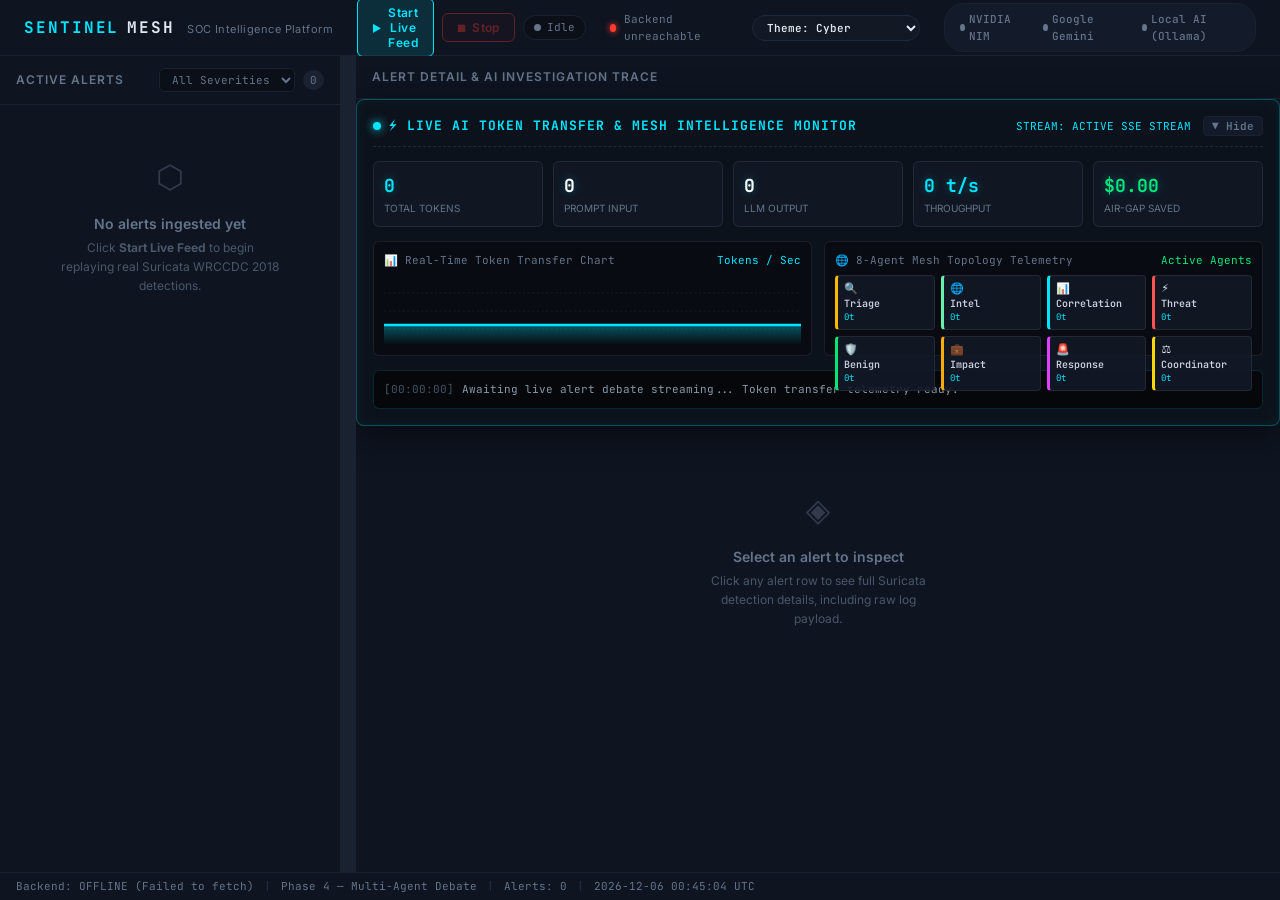
==== commit f5b13d95: "fix: hard-fix collapse toggle (classList) + theme init, cache-bust v=2, add Moon White component ove" ====
--- a/sentinel_mesh/frontend/index.html
+++ b/sentinel_mesh/frontend/index.html
@@ -17,7 +17,7 @@
     rel="stylesheet"
   />
 
-  <link rel="stylesheet" href="styles.css" />
+  <link rel="stylesheet" href="styles.css?v=2" />
 </head>
 <body>
 
@@ -271,6 +271,6 @@
     <span id="status-time"></span>
   </footer>
 
-  <script src="app.js"></script>
+  <script src="app.js?v=2"></script>
 </body>
 </html>
--- a/sentinel_mesh/frontend/styles.css
+++ b/sentinel_mesh/frontend/styles.css
@@ -1916,7 +1916,110 @@
   font-family: var(--font-mono);
   font-size: 9px;
   color: var(--colour-accent);
-}
-
-
-
+}/* ── Collapsible Panel ─────────────────────────────────────────────────── */
+
+.token-monitor-body {
+  /* Default: visible. No display:none so nothing hides on page load */
+}
+
+.token-monitor-body.collapsed {
+  display: none !important;
+}
+
+/* When collapsed, remove the bottom border from header */
+.token-monitor-panel:has(.token-monitor-body.collapsed) .token-monitor-header {
+  margin-bottom: 0;
+  border-bottom: none;
+  padding-bottom: 0;
+}
+
+/* ── Moon White theme overrides for high-contrast legibility ────────────── */
+body[data-theme="moon-white"] .alert-card {
+  background: #f8fafc;
+  border-left-color: #cbd5e1;
+}
+
+body[data-theme="moon-white"] .alert-card:hover {
+  background: #e2e8f0;
+}
+
+body[data-theme="moon-white"] .alert-card.selected {
+  box-shadow: 0 0 0 1px #2563eb, 0 2px 16px rgba(37, 99, 235, 0.12);
+}
+
+body[data-theme="moon-white"] .token-monitor-panel {
+  background: #ffffff;
+  border-color: #cbd5e1;
+}
+
+body[data-theme="moon-white"] .token-kpi-box {
+  background: #f1f5f9;
+  border-color: #e2e8f0;
+}
+
+body[data-theme="moon-white"] .token-kpi-val {
+  color: #0f172a;
+}
+
+body[data-theme="moon-white"] .token-canvas-box {
+  background: #f8fafc;
+  border-color: #e2e8f0;
+}
+
+body[data-theme="moon-white"] .agent-node-box {
+  background: #f8fafc;
+  border-color: #e2e8f0;
+}
+
+body[data-theme="moon-white"] .token-stream-console {
+  background: #f1f5f9;
+  border-color: #e2e8f0;
+  color: #334155;
+}
+
+body[data-theme="moon-white"] .panel {
+  background: #ffffff;
+}
+
+body[data-theme="moon-white"] .panel-header {
+  border-bottom-color: #e2e8f0;
+}
+
+body[data-theme="moon-white"] .alert-list::-webkit-scrollbar-thumb {
+  background: #cbd5e1;
+}
+
+body[data-theme="moon-white"] .status-bar {
+  background: #ffffff;
+  border-top-color: #e2e8f0;
+}
+
+body[data-theme="moon-white"] .app-header {
+  background: #ffffff;
+  border-bottom-color: #e2e8f0;
+}
+
+body[data-theme="moon-white"] .sev-badge.sev-critical {
+  background: #fee2e2;
+  color: #b91c1c;
+  border-color: rgba(185, 28, 28, 0.4);
+}
+
+body[data-theme="moon-white"] .sev-badge.sev-high {
+  background: #fff7ed;
+  color: #c2410c;
+  border-color: rgba(194, 65, 12, 0.4);
+}
+
+body[data-theme="moon-white"] .sev-badge.sev-medium {
+  background: #fefce8;
+  color: #a16207;
+  border-color: rgba(161, 98, 7, 0.4);
+}
+
+body[data-theme="moon-white"] .sev-badge.sev-low {
+  background: #f0fdf4;
+  color: #15803d;
+  border-color: rgba(21, 128, 61, 0.4);
+}
+
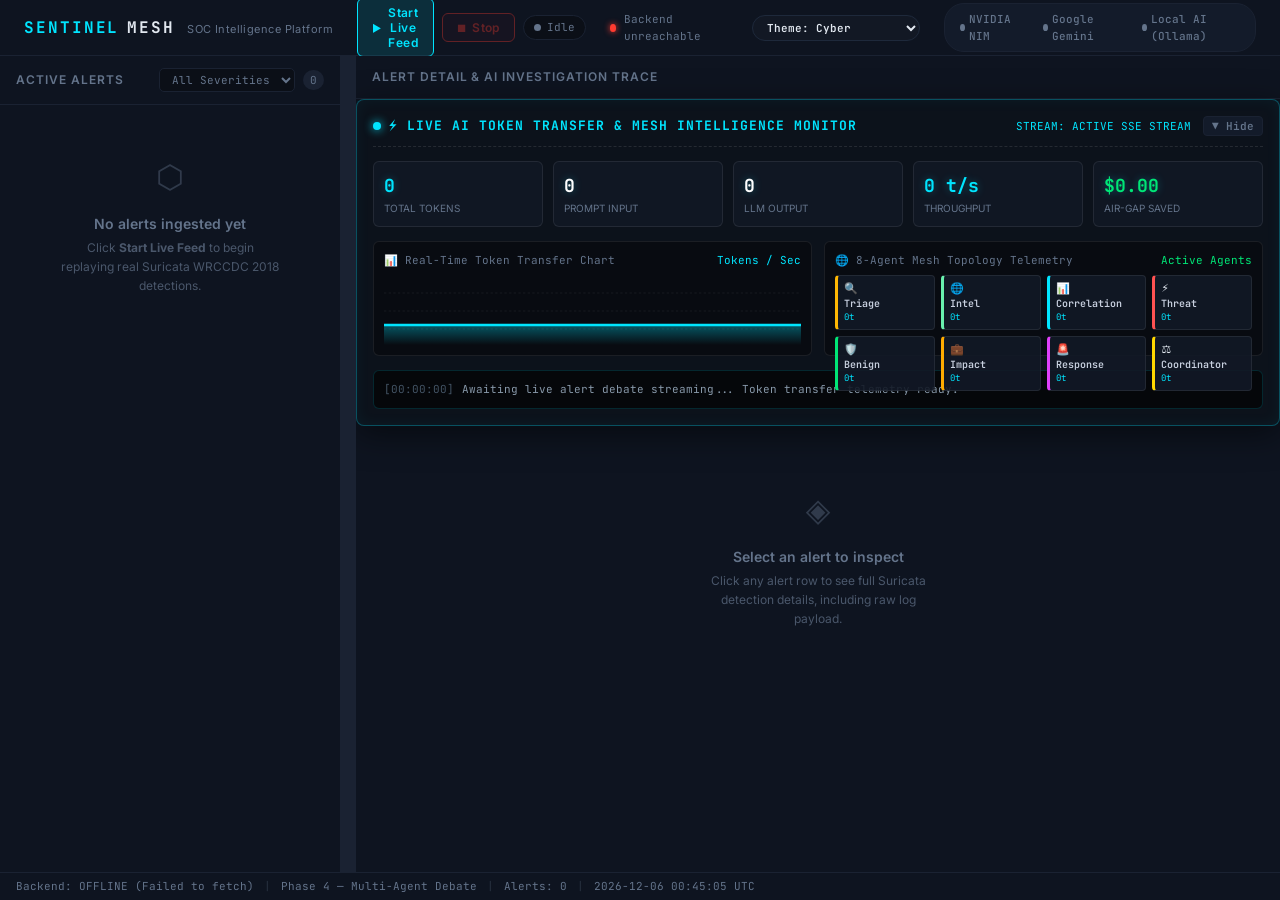
==== commit d94eae04: "fix: guard null btnStart/btnStop/severityFilter to stop init() crashing before toggle+theme listener" ====
--- a/sentinel_mesh/frontend/index.html
+++ b/sentinel_mesh/frontend/index.html
@@ -17,7 +17,7 @@
     rel="stylesheet"
   />
 
-  <link rel="stylesheet" href="styles.css?v=2" />
+  <link rel="stylesheet" href="styles.css?v=3" />
 </head>
 <body>
 
@@ -271,6 +271,6 @@
     <span id="status-time"></span>
   </footer>
 
-  <script src="app.js?v=2"></script>
+  <script src="app.js?v=3"></script>
 </body>
 </html>
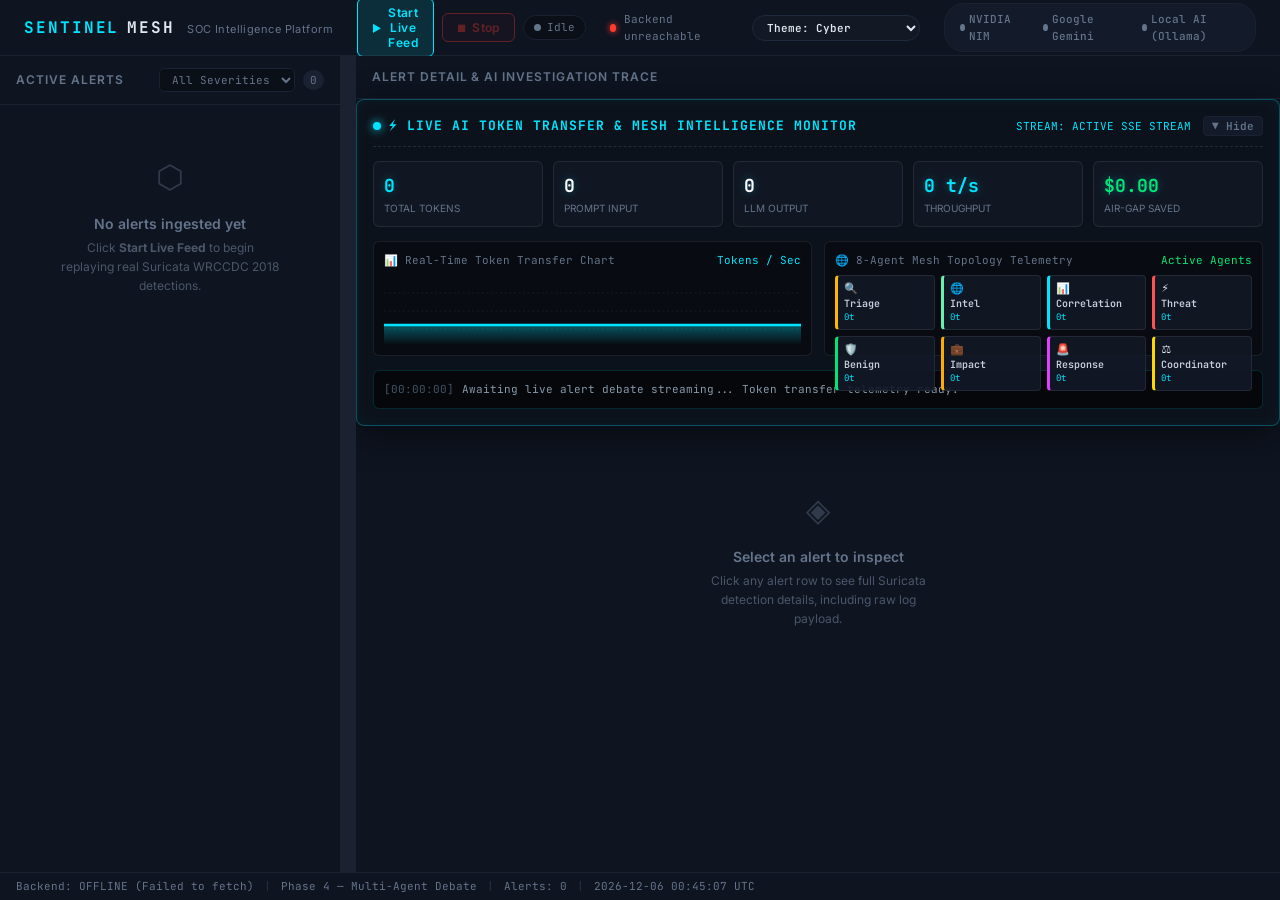
==== commit 8653bf91: "fix: move toggle+theme to standalone inline script — zero dependency on init(), cache bust v=4" ====
--- a/sentinel_mesh/frontend/index.html
+++ b/sentinel_mesh/frontend/index.html
@@ -17,7 +17,7 @@
     rel="stylesheet"
   />
 
-  <link rel="stylesheet" href="styles.css?v=3" />
+  <link rel="stylesheet" href="styles.css?v=4" />
 </head>
 <body>
 
@@ -271,6 +271,32 @@
     <span id="status-time"></span>
   </footer>
 
-  <script src="app.js?v=3"></script>
+  <script src="app.js?v=4"></script>
+
+  <!-- STANDALONE: Toggle + Theme — zero dependency on app.js init() -->
+  <script>
+    (function () {
+      // ── Panel collapse toggle ──────────────────────────────────────────
+      var btn = document.getElementById('btn-toggle-token-panel');
+      var body = document.getElementById('token-monitor-body');
+      if (btn && body) {
+        btn.addEventListener('click', function () {
+          var collapsed = body.classList.contains('collapsed');
+          body.classList.toggle('collapsed');
+          btn.textContent = collapsed ? '\u25bc Hide' : '\u25b6 Show';
+        });
+      }
+
+      // ── Theme switcher ─────────────────────────────────────────────────
+      document.body.setAttribute('data-theme', 'cyber');
+      var sel = document.getElementById('theme-selector');
+      if (sel) {
+        sel.value = 'cyber';
+        sel.addEventListener('change', function () {
+          document.body.setAttribute('data-theme', sel.value);
+        });
+      }
+    })();
+  </script>
 </body>
 </html>
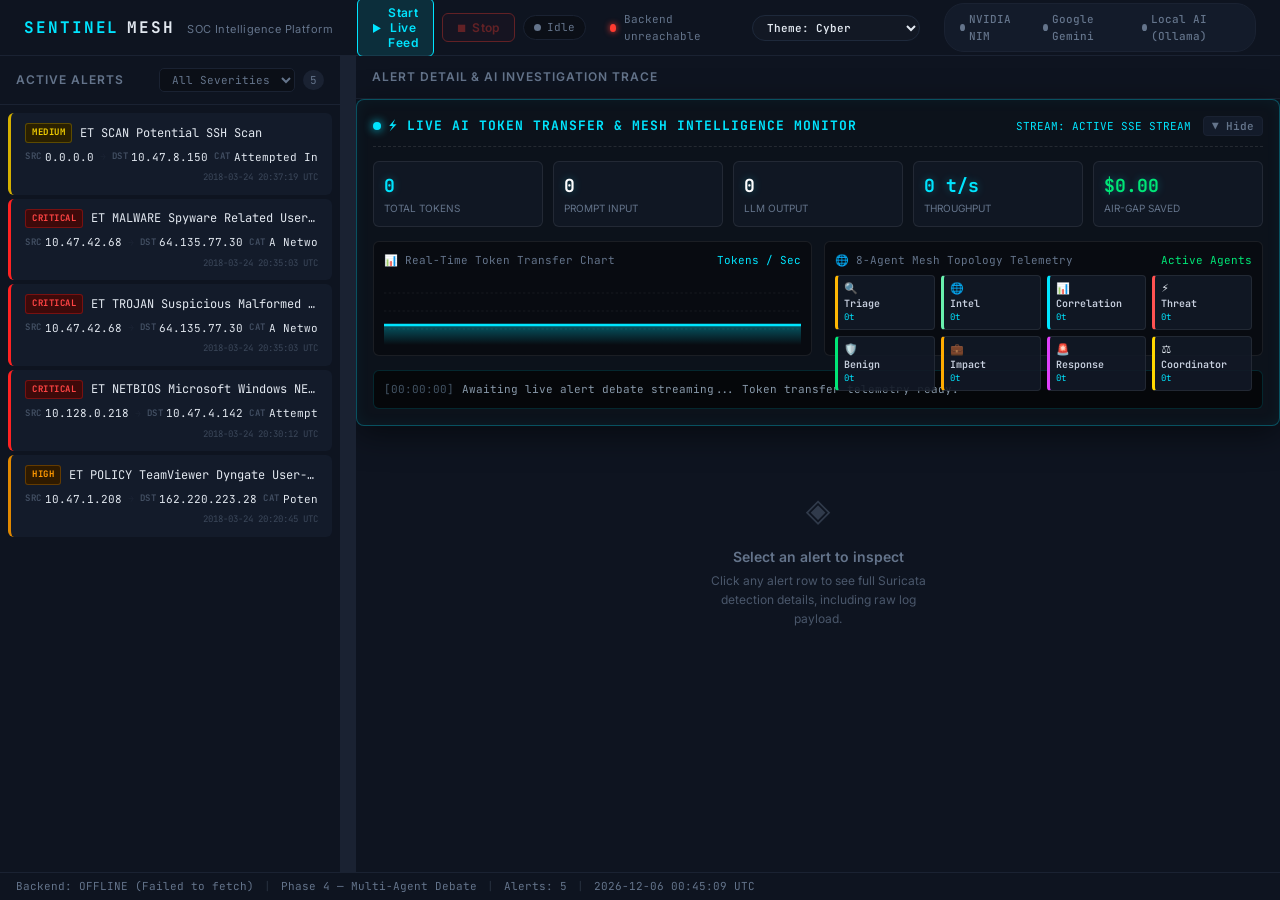
==== commit f5ccc412: "feat: add standalone client-side demo stream fallback engine for Netlify deployment" ====
--- a/sentinel_mesh/frontend/index.html
+++ b/sentinel_mesh/frontend/index.html
@@ -17,7 +17,7 @@
     rel="stylesheet"
   />
 
-  <link rel="stylesheet" href="styles.css?v=4" />
+  <link rel="stylesheet" href="styles.css?v=5" />
 </head>
 <body>
 
@@ -271,7 +271,7 @@
     <span id="status-time"></span>
   </footer>
 
-  <script src="app.js?v=4"></script>
+  <script src="app.js?v=5"></script>
 
   <!-- STANDALONE: Toggle + Theme — zero dependency on app.js init() -->
   <script>
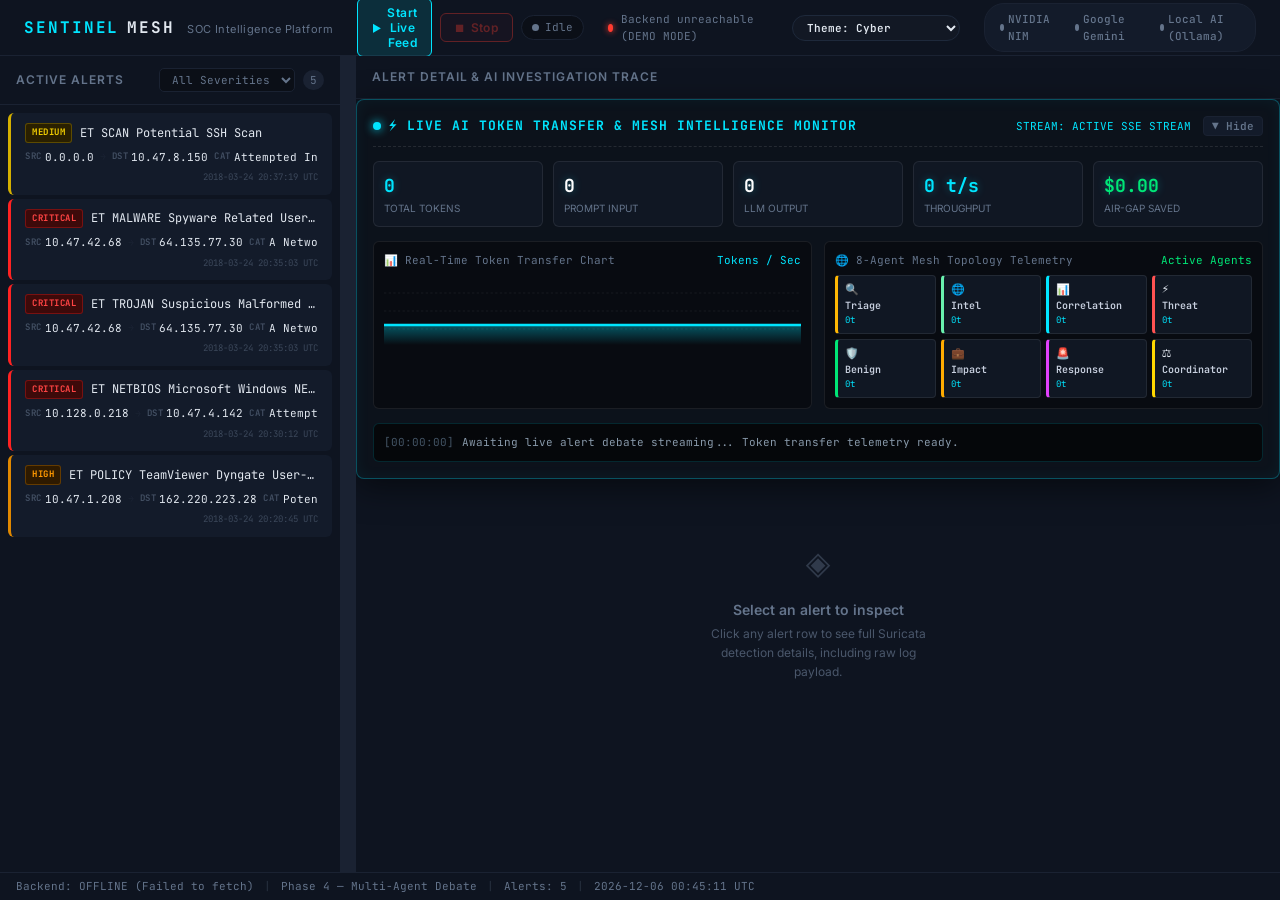
==== commit d4cb1389: "update SentinelMesh V2 architecture" ====
--- a/sentinel_mesh/frontend/index.html
+++ b/sentinel_mesh/frontend/index.html
@@ -20,6 +20,9 @@
   <link rel="stylesheet" href="styles.css?v=5" />
 </head>
 <body>
+
+  <!-- DEMO MODE BANNER removed -->
+
 
   <!-- ================================================================ -->
   <!-- HEADER                                                            -->
--- a/sentinel_mesh/frontend/styles.css
+++ b/sentinel_mesh/frontend/styles.css
@@ -31,6 +31,20 @@
   --pill-bg:            #121824;
   --pill-border:        #1e293b;
 }
+
+.demo-mode-banner {
+  background-color: #7c2d12;
+  color: #ffedd5;
+  border-bottom: 1px solid #ea580c;
+  padding: 8px 16px;
+  font-size: 0.85rem;
+  font-weight: 600;
+  text-align: center;
+  letter-spacing: 0.03em;
+  box-shadow: 0 2px 4px rgba(0, 0, 0, 0.4);
+  z-index: 9999;
+}
+
 
 /* Theme 2: Aesthetic (Softer muted slate, warm text, dusty violet accent) */
 body[data-theme="aesthetic"] {
@@ -1875,9 +1889,12 @@
 /* 8-Agent Mesh Grid Boxes */
 .agent-mesh-grid {
   display: grid;
-  grid-template-columns: repeat(4, 1fr);
-  gap: 6px;
-  height: 70px;
+  grid-template-columns: repeat(4, minmax(0, 1fr));
+  grid-template-rows: repeat(2, 1fr);
+  gap: 5px;
+  height: auto;
+  min-height: 0;
+  overflow: hidden;
 }
 
 .agent-node-box {
@@ -1885,11 +1902,14 @@
   border: 1px solid rgba(255, 255, 255, 0.08);
   border-left: 3px solid var(--node-color, #00e5ff);
   border-radius: 4px;
-  padding: 4px 6px;
+  padding: 5px 7px;
   display: flex;
   flex-direction: column;
   justify-content: center;
+  gap: 1px;
   transition: all 0.2s ease;
+  min-width: 0;
+  overflow: hidden;
 }
 
 .agent-node-box.active-flash {
@@ -1918,9 +1938,7 @@
   color: var(--colour-accent);
 }/* ── Collapsible Panel ─────────────────────────────────────────────────── */
 
-.token-monitor-body {
-  /* Default: visible. No display:none so nothing hides on page load */
-}
+
 
 .token-monitor-body.collapsed {
   display: none !important;
